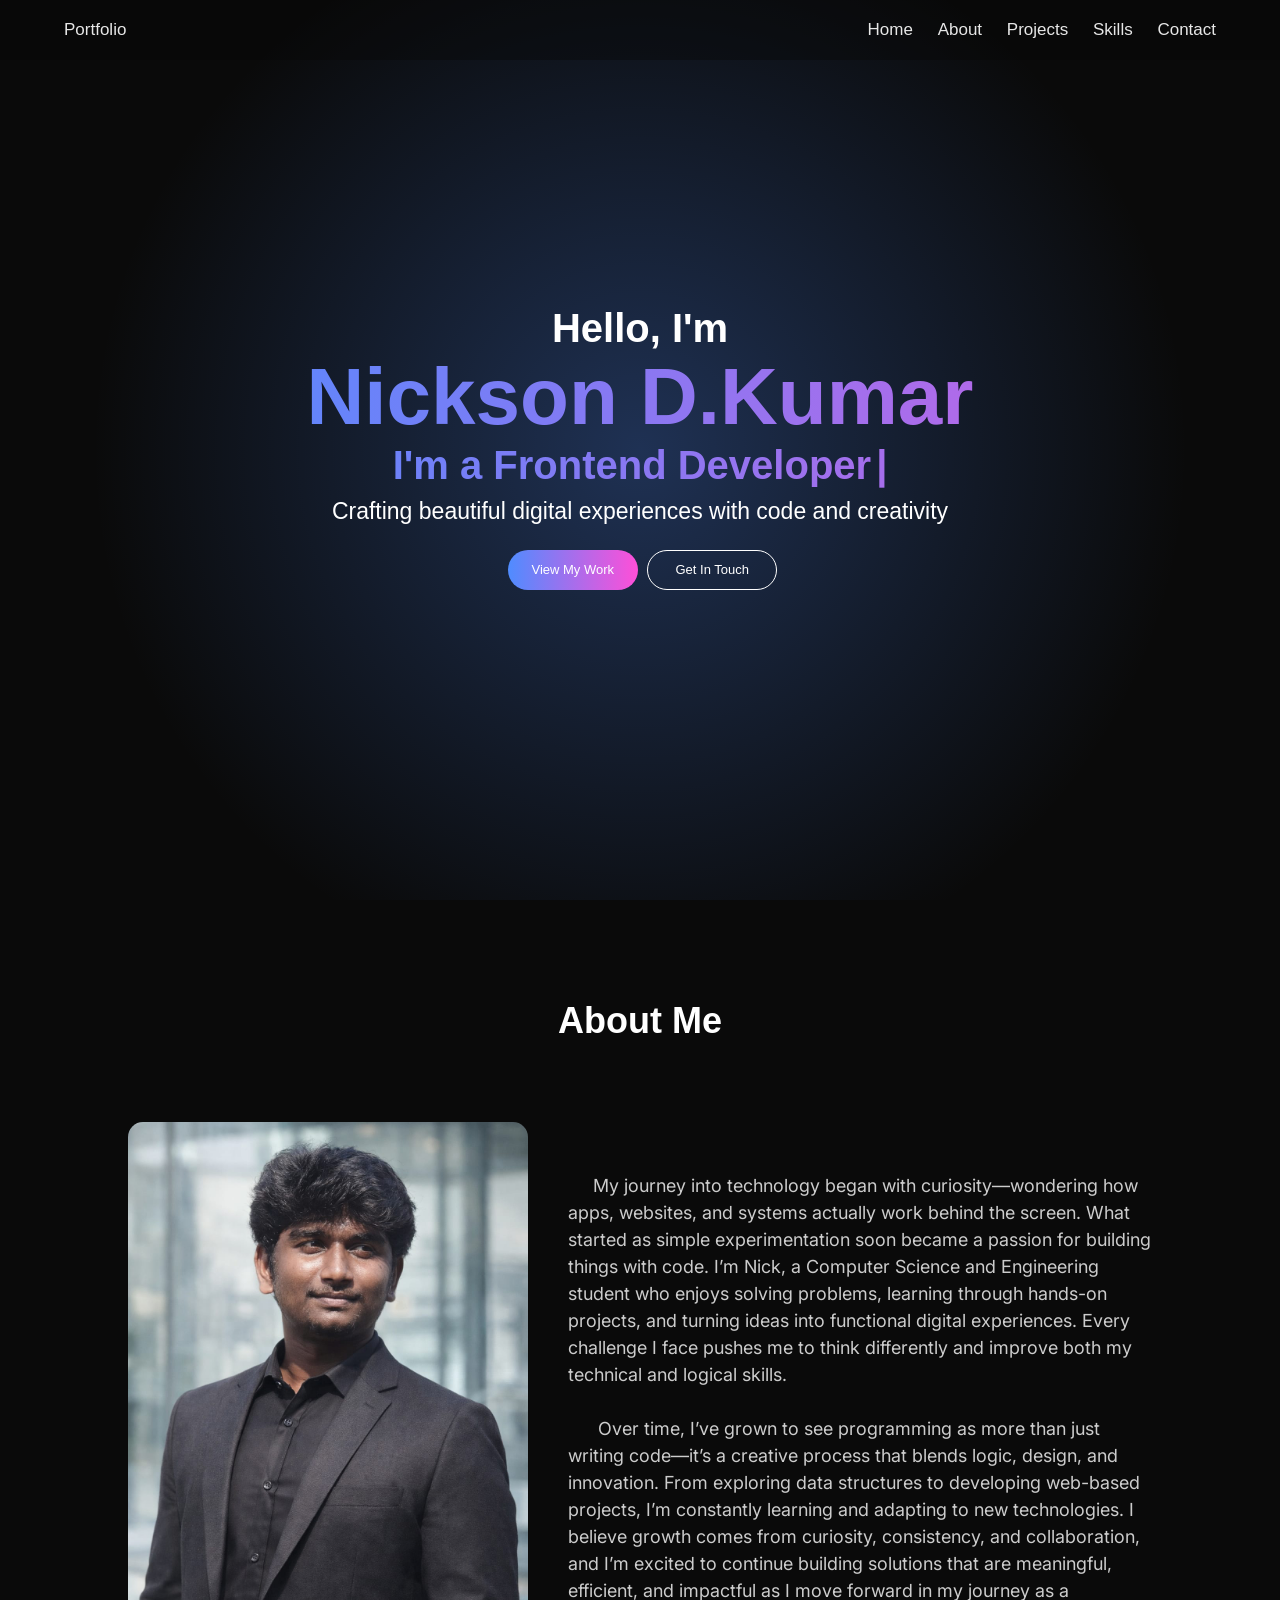
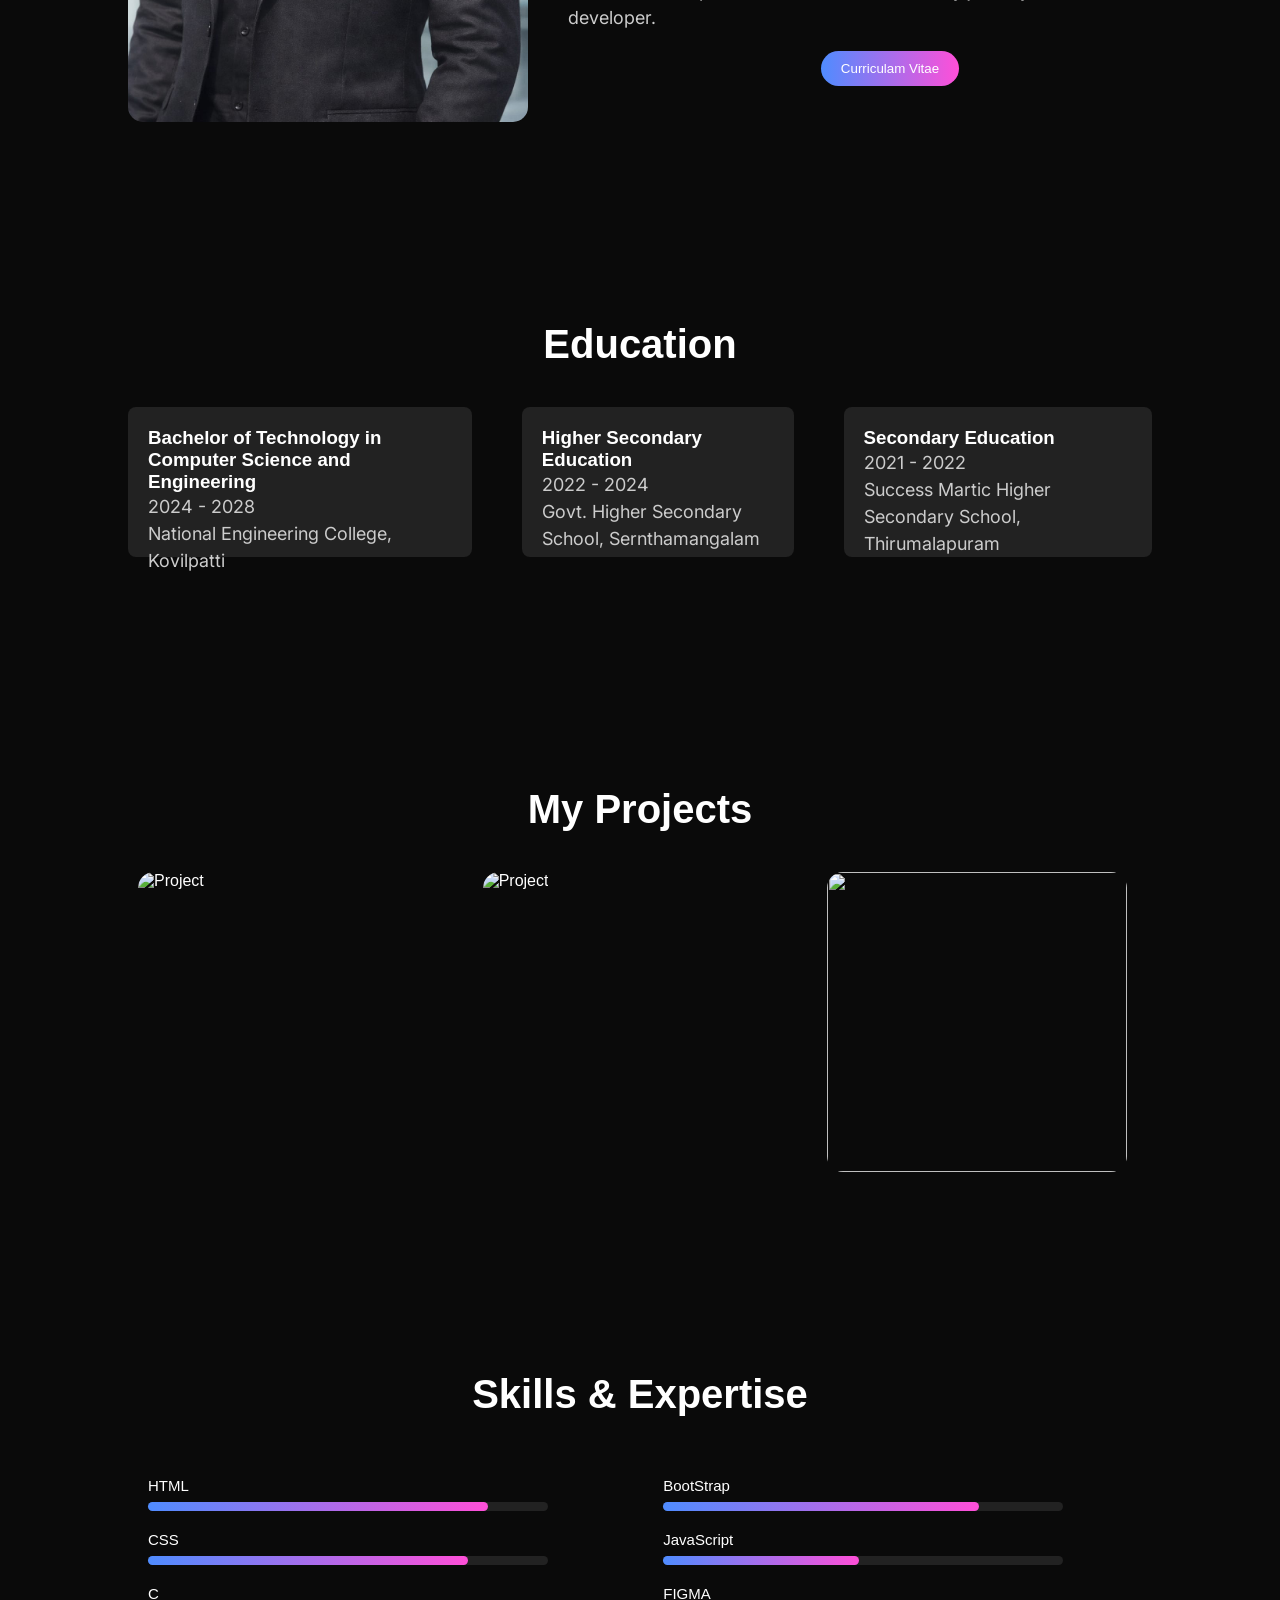
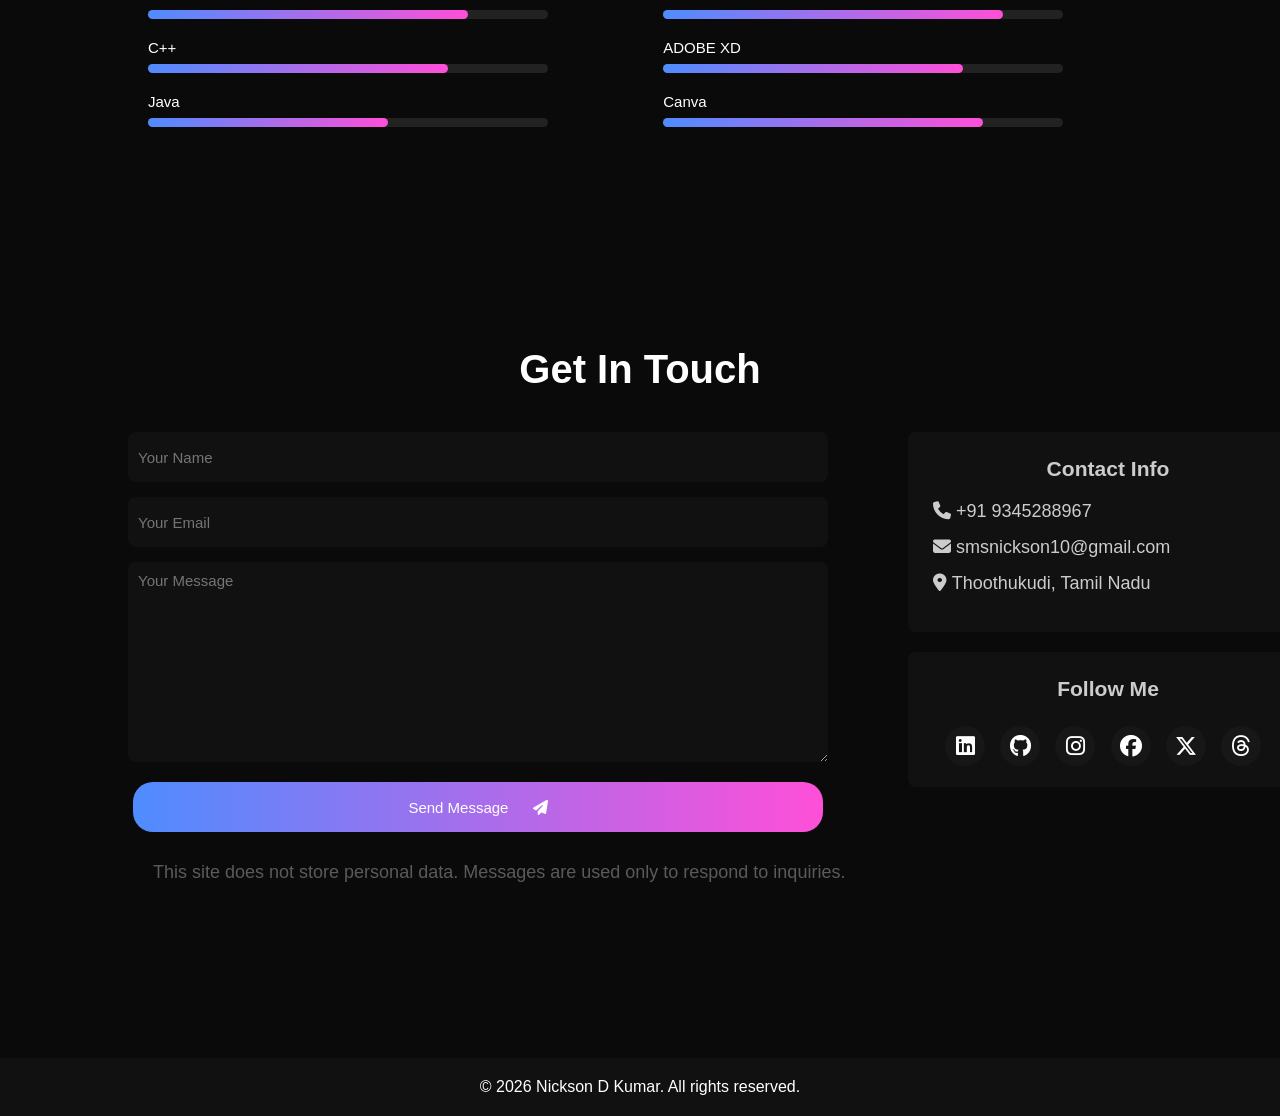
==== index.html @ 65764029 "Remove Resume button and add Bootstrap skill section" ====
<!DOCTYPE html>
<html lang="en">
<head>
  <meta charset="UTF-8">
  <meta name="viewport" content="width=device-width, initial-scale=1.0">
  <title>Nickson D Kumar | Portfolio</title>
  <link rel="stylesheet" href="styles.css">
<link rel="canonical" href="https://nicksondkumar.netlify.app/">
  <link href="https://fonts.googleapis.com/css2?family=Inter:wght@400;500;600&display=swap" rel="stylesheet">
  <script src="script.js" defer></script>
  <link rel="stylesheet" href="https://cdnjs.cloudflare.com/ajax/libs/font-awesome/6.5.0/css/all.min.css">
</head>
<body>

  <!-- Navbar -->
  <header class="navbar">
    <div class="logo">Portfolio</div>
    <nav>
      <a href="#home">Home</a>
      <a href="#about">About</a>
      <a href="#projects">Projects</a>
      <a href="#skills">Skills</a>
      <a href="#contact">Contact</a>
    </nav>
  </header>

  <!-- Hero Section -->
  <section id="home" class="hero">
    <h3 style="font-size: 40px;">Hello, I'm</h3>
    <h1>Nickson D.Kumar</h1>
    <p class="abs">
  I'm a <span id="typing-text"></span>
    </p>
    <p style="font-size: 23px; margin-top: 10px;">Crafting beautiful digital experiences with code and creativity</p>
    <div class="hero-buttons">
      <button  onclick="location.href='#projects'" class="btn-primary" style="height: 40px; width: 130px; border-radius: 35px;">View My Work</button>
      <button onclick="location.href='#contact'" class="btn-outline" style="height: 40px; width: 130px; border-radius: 35px;">Get In Touch</button>
    </div>
  </section>

  <!-- About -->
  <section id="about" class="about">
    <h2>About Me</h2>
    <div class="about-container">
      <img src="image.jpeg" alt="profile">
      <div class="about-text">
        <p><br><br>
          &nbsp;&nbsp;&nbsp;&nbsp;&nbsp;My journey into technology began with curiosity—wondering how apps, websites, and systems actually work behind the screen. What started as simple experimentation soon became a passion for building things with code. I’m Nick, a Computer Science and Engineering student who enjoys solving problems, learning through hands-on projects, and turning ideas into functional digital experiences. Every challenge I face pushes me to think differently and improve both my technical and logical skills.
<br><br>&nbsp;&nbsp;&nbsp;&nbsp;&nbsp;
Over time, I’ve grown to see programming as more than just writing code—it’s a creative process that blends logic, design, and innovation. From exploring data structures to developing web-based projects, I’m constantly learning and adapting to new technologies. I believe growth comes from curiosity, consistency, and collaboration, and I’m excited to continue building solutions that are meaningful, efficient, and impactful as I move forward in my journey as a developer.
        </p><center>
        <button onclick="window.open('Nickson_Kumar_D_CV.pdf', '_blank')">Curriculam Vitae</button>
</center>
      </div>
    </div>
  </section>
  <section id="education" class="education">
    <h2>Education</h2>
    <div class="education-container">
      <div class="education-item">
        <h3>Bachelor of Technology in Computer Science and Engineering</h3>
        <p>2024 - 2028</p>
        <p>National Engineering College, Kovilpatti</p>
      </div>
      <div class="education-item">
        <h3>Higher Secondary Education</h3>
        <p>2022 - 2024</p>
        <p>Govt. Higher Secondary School, Sernthamangalam</p>
      </div>
      <div class="education-item">
        <h3>Secondary Education</h3>
        <p>2021 - 2022</p>
        <p>Success Martic Higher Secondary School, Thirumalapuram</p>
      </div>
    </section>
  <!-- Projects -->
  <section id="projects" class="projects">
    <h2>My Projects</h2>
    <div class="projects-grid">
      <div class="project-card">
  <img src="https://i.pinimg.com/1200x/86/8f/2f/868f2f3b2cde0607395b9479221db6ab.jpg" alt="Project">

  <div class="overlay">
    <h3 style="text-align: center">Tour Booking Management System</h3>
    <p>A responsive Tour Booking Management Website built with HTML, CSS, and JavaScript. It allows users to browse tour packages, view details, and make bookings with ease. Features include interactive forms, smooth navigation, and a clean, modern UI for managing tour reservations.</p>
    <div class="icon-links">
      <a href="https://github.com/Nickson-D-kumar/Tour-Booking-Management-System" target="_blank">
        <i class="fa-brands fa-github"></i>
      </a>

      <a href="https://nickson-d-kumar.github.io/Tour-Booking-Management-System/" target="_blank">
        <i class="fa-solid fa-arrow-up-right-from-square"></i>
      </a>
    </div>
  </div>
</div>
<div class="project-card">
  <img src="https://i.pinimg.com/1200x/f4/94/80/f4948087c178b310f7476f871791ed07.jpg" alt="Project">

  <div class="overlay">
    <h3>Street Food Finder</h3>
    <p>We made a webpage for the use of street food vendors and for the peoples who are not able to find the good street food stall they can find the stall by location or else by food name. We use HTML,CSS,JavaScript for the following webpage.</p>
    <div class="icon-links">
      <a href="https://github.com/Nickson-D-kumar/Street-Food-Finder" target="_blank">
        <i class="fa-brands fa-github"></i>
      </a>

      <a href="https://nickson-d-kumar.github.io/Street-Food-Finder/" target="_blank">
        <i class="fa-solid fa-arrow-up-right-from-square"></i>
      </a>
    </div>
  </div>
  </div>
<div class="project-card">
<img src="https://raw.githubusercontent.com/Nickson-D-kumar/Portfolio/main/ChatApp%20logo%20with%20vibrant%20icons.png">
  <div class="overlay">
    <h3>ChatApp- WhatsApp clone</h3>
    <p>A simple WhatsApp-like chat application built using HTML, CSS, and JavaScript.This project focuses on frontend development and simulates real-time chatting with automated responses.</p>
    <div class="icon-links">
      <a href="https://github.com/Nickson-D-kumar/ChatApp-Whatsapp-Clone" target="_blank">
        <i class="fa-brands fa-github"></i>
      </a>

      <a href="https://nickson-d-kumar.github.io/ChatApp-Whatsapp-Clone/" target="_blank">
        <i class="fa-solid fa-arrow-up-right-from-square"></i>
      </a>
    </div>
  </div>
</div>
</div>
  </section>

  <!-- Skills -->
  <section id="skills" class="skills">
    <h2>Skills & Expertise</h2>
    <div class="skill-set1">
    <div class="skill">
      <p>HTML</p>
      <div class="skill-bar">
        <div class="skill-fill" style="width:85%"></div>
      </div>
    </div>

    <div class="skill">
      <p>CSS</p>
      <div class="skill-bar">
        <div class="skill-fill" style="width:80%"></div>
      </div>
    </div>

    <div class="skill">
      <p>C</p>
      <div class="skill-bar">
        <div class="skill-fill" style="width:80%"></div>
      </div>
    </div>

    <div class="skill">
      <p>C++</p>
      <div class="skill-bar">
        <div class="skill-fill" style="width:75%"></div>
      </div>
    </div>

    <div class="skill">
      <p>Java</p>
      <div class="skill-bar">
        <div class="skill-fill" style="width:60%"></div>
      </div>
    </div>
    </div>
    <div class="skill-set2">
      <div class="skill">
      <p>BootStrap</p>
      <div class="skill-bar">
        <div class="skill-fill" style="width:79%"></div>
      </div>
    </div>
    <div class="skill">
      <p>JavaScript</p>
      <div class="skill-bar">
        <div class="skill-fill" style="width:49%"></div>
      </div>
    </div>
    
    <div class="skill">
      <p>FIGMA</p>
      <div class="skill-bar">
        <div class="skill-fill" style="width:85%"></div>
      </div>
    </div>

    <div class="skill">
      <p>ADOBE&nbsp;XD</p>
      <div class="skill-bar">
        <div class="skill-fill" style="width:75%"></div>
      </div>
    </div>

    <div class="skill">
      <p>Canva</p>
      <div class="skill-bar">
        <div class="skill-fill" style="width:80%"></div>
      </div>
    </div>
    </div>
  </section>

  <!-- Contact -->
  <section id="contact" class="contact">
    <h2>Get In Touch</h2>
    <div class="contact-container">
    <div class="forms">
     <form name="contact" method="POST" data-netlify="true" action="/">
        <input type="hidden" name="form-name" value="contact">
<p style="display:none"><label>Don't fill this out :<input name="bot-field"></label></p>
  <input name="name" type="text" placeholder="Your Name"
    style="height: 50px; font-size: 15px;" required>

  <input name="email" type="email" placeholder="Your Email"
    style="height: 50px; font-size: 15px;" required>

  <textarea name="message" placeholder="Your Message"
    style="height: 200px; font-size: 15px;" required></textarea>

  <button type="submit" class="btn-primary"
    style="font-size: 15px; height: 50px;">
    Send Message
    <span><i class="fa-solid fa-paper-plane"
    style="margin-left: 20px;"></i></span>
  </button>
</form>
<p>This site does not store personal data. 
Messages are used only to respond to inquiries.</p>
    </div>
    <div class="contact-info-container">
    <div class="contact-info">
      <h3 style="text-align: center; margin-bottom: 20px;">Contact Info</h3>
      <p><i class="fa-solid fa-phone"></i> +91 9345288967</p>
      <p><i class="fa-solid fa-envelope"></i> smsnickson10@gmail.com</p>
      <p><i class="fa-solid fa-location-dot"></i> Thoothukudi, Tamil Nadu</p>
    </div>
    <div class="contact-info1">
      <h3 style="text-align: center; margin-bottom: 20px;">Follow Me</h3>
      <center>
      <a href="https://www.linkedin.com/in/nickson-d-kumar/" target="_blank" rel="noopener noreferrer">
        <i class="fa-brands fa-linkedin"></i>
      </a>
      <a href="https://github.com/Nickson-D-kumar" target="_blank" rel="noopener noreferrer">
        <i class="fa-brands fa-github"></i>
      </a>
      <a href="https://www.instagram.com/master_nickson.007/" target="_blank" rel="noopener noreferrer">
        <i class="fa-brands fa-instagram"></i>
      </a>
       <a href="https://www.facebook.com/share/18PHqXwtBK/" target="_blank" rel="noopener noreferrer">
        <i class="fa-brands fa-facebook"></i>
      </a>
       <a href="https://x.com/Nickson_D_kumar" target="_blank" rel="noopener noreferrer">
        <i class="fa-brands fa-x-twitter"></i>
      </a>
       <a href="https://www.threads.com/@master_nickson.007" target="_blank" rel="noopener noreferrer">
        <i class="fa-brands fa-threads"></i>
      </a>
      </center>
    </div>
    </div>
    </div>
  </section>

  <footer>
    <p>© 2026 Nickson D Kumar. All rights reserved.</p>
  </footer>

</body>
</html>
---- styles.css ----
* {
  margin: 0;
  padding: 0;
  box-sizing: border-box;
  font-family: Arial, sans-serif;
}

html {
  scroll-behavior: smooth;
}

body {
  background: #0a0a0a;
  color: white;
  width:100%;
}

/* Navbar */
.navbar {
  display: flex;
  justify-content: space-between;
  padding: 20px 5%;
  position: fixed;
  width: 100%;
  background: #0a0a0a73;
  opacity: 0.9;
  font-size: 17px;
}

.navbar a {
  color: white;
  margin-left: 20px;
  text-decoration: none;
}

.navbar a:hover {
  color: #4f8dffda;
  text-shadow: #4f8cff 0px 0px 10px;
  font-weight: bold;
}

/* Hero */
.hero {
  height: 100vh;
  text-align: center;
width: 100%;
  display: flex;
  flex-direction: column;
  justify-content: center;
  background: radial-gradient(circle, rgba(79,140,255,0.3), transparent 70%);
}

.hero h1 {
  font-size: 80px;
  font-weight: bold;

  background: linear-gradient(
    90deg,
    #4f8cff,
    #ff4fd8,
    #4f8cff
  );
  background-size: 300% 300%;

  -webkit-background-clip: text;
  -webkit-text-fill-color: transparent;

  animation: gradientMove 30s ease infinite;
}
@keyframes gradientMove {
  0% {
    background-position: 0% 50%;
  }
  50% {
    background-position: 100% 50%;
  }
  100% {
    background-position: 0% 50%;
  }
}
.abs {
  font-size: 40px;
  font-weight: bold;

  background: linear-gradient(
    90deg,
    #4f8cff,
    #ff4fd8,
    #4f8cff
  );
  background-size: 300% 300%;
  -webkit-background-clip: text;
  -webkit-text-fill-color: transparent;
  animation: gradientMove 4s ease infinite;
}
@keyframes gradientMove {
  0% { background-position: 0% 50%; }
  50% { background-position: 100% 50%; }
  100% { background-position: 0% 50%; }
}
#typing-text::after {
  content: "|";
  animation: blink 1s infinite;
  margin-left: 5px;
  color: white;
}
@keyframes blink {
  0%,100% { opacity: 1; }
  50% { opacity: 0; }
}
.hero-buttons {
  margin-top: 20px;
}
.hero-buttons button {
  font-size: 13px;
}

.btn-primary {
  padding: 10px 20px;
  border: none;
  background: linear-gradient(90deg, #4f8cff, #ff4fd8);
  color: white;
  border-radius: 20px;
  cursor: pointer;
  margin: 5px;
}

.btn-outline {
  padding: 10px 20px;
  border: 1px solid white;
  background: transparent;
  color: white;
  border-radius: 20px;
  cursor: pointer;
}

button:hover {
  transform: scale(1.05);
  transition: 0.3s;
}

/* Sections */
section {
  padding: 100px 10%;
}

/* About */
.about-container {
  display: flex;
  gap: 40px;
  align-items: center;
width: 100%;
}


.about img {
  margin-top: 40px;
  width: 400px;
  border-radius: 15px;
  transition-delay: 0.5s;
  transition: 0.3s ease-in-out;
}
.about h2{
  font-size: 36px;
  margin-bottom: 40px;
  text-align: center;
}
.about img:hover{
  box-shadow: 0 0 30px rgba(79,140,255,0.5);
  transition: 0.3s;
  transition-delay: 0s;
}
.about p {
  font-size: 18px;
  line-height: 1.5;
  color: #ccc;
  font-family: 'Inter', sans-serif;
}

.about-text button {
  margin-top: 20px;
  padding: 10px 20px;
  border: none;
  background: linear-gradient(90deg, #4f8cff, #ff4fd8);
  color: white;
  border-radius: 20px;
  cursor: pointer;
  margin-left: 60px;
 
}

/* Education */
. education {
width: 100%;
}
.education h2{
  font-size: 40px;
  margin-bottom: 40px;
  text-align: center;
}
.education p {
  font-size: 18px;
  line-height: 1.5;
  color: #ccc;
  font-family: 'Inter', sans-serif;
}
.education-container {
  display: flex;
  gap: 50px;
  align-items: center;
}
/* .education-info {
  max-width: 500px;
} */
.education-item
{
  margin-bottom: 30px;
  background: #222;
  padding: 20px;
  border-radius: 8px;
  height: 150px;
}

/* Projects */
.projects-grid {
  display: grid;
  grid-template-columns: repeat(3, 1fr);
  gap: 10px;
  align-items: center;
}
.projects h2{
  font-size: 40px;
  margin-bottom: 40px;
  text-align: center;
}
.project-card {
  width: 300px;
  height: 300px;
  position: relative;
  overflow: hidden;
  border-radius: 16px;
  align-items: center;
  margin-left: 10px;
}
.project-card p{
  font-size: 15px;
  color: #ccc;
  margin-top: 20px;
  margin-bottom: 20px;
  text-align: center;
}

.project-card img {
  width: 300px;
  height: 300px;
  object-fit: cover;
  transition: transform 0.6s ease;
}

/* Overlay */
.overlay {
  position: absolute;
  inset: 0;
  background: rgba(0,0,0,0.75);
  display: flex;
  flex-direction: column;
  justify-content: center;
  align-items: center;
  opacity: 0;
  transition: opacity 0.4s ease;
}

/* Icons */
.icon-links {
  display: flex;
  gap: 20px;
  margin-top: 15px;
}

.icon-links a {
  color: white;
  font-size: 22px;
  width: 45px;
  height: 45px;
  border-radius: 50%;
  display: flex;
  text-decoration: none;
  justify-content: center;
  align-items: center;
  background: rgba(255,255,255,0.15);
  transform: translateY(20px);
  opacity: 0;
  transition: all 0.4s ease;
}

.icon-links a:hover {
  background: #ff3cac;
  transform: scale(1.15);
}

/* Hover Effects */
.project-card:hover img {
  transform: scale(1.12);
}

.project-card:hover .overlay {
  opacity: 1;
}

.project-card:hover .icon-links a {
  opacity: 1;
  transform: translateY(0);
}


/* Skills */
.skill {
  margin: 20px 0;
}

.skill-bar {
  height: 9px;
  background: #222;
  border-radius: 10px;
  width: 400px;
}

.skill-fill {
  height: 100%;
  background: linear-gradient(90deg, #4f8cff, #ff4fd8);
  border-radius: 10px;
}
.skills h2{
  font-size: 40px;
  margin-bottom: 40px;
  text-align: center;
}
.skill p {
  margin-bottom: 8px;
  font-size: 15px;
}
.skill-set1, .skill-set2 {
  display: inline-block;
  width: 45%;
  padding: 0 20px;
}
.skill-set2 {
  margin-left: 50px;
  margin-top: 0%;
}

/* Contact */
.contact form {
  display: flex;
  flex-direction: column;
  gap: 15px;
}
.forms{
  width: 700px;
}
.forms p{
  font-size: 18px;
  color: #cccccc6a;
  border-radius: 8px;
  width: 800px;
  padding: 25px;
}
.contact-info{
  margin-top: 0px;
  margin-left: 80px;
  font-size: 18px;
  color: #ccc;
  background: #111;
  border-radius: 8px;
  width: 400px;
  padding: 25px;
  gap: 20px;
  height: 200px;
}
.contact-info p {
  margin-bottom: 15px;
}
.contact-info1{
  margin-top: 20px;
  margin-left: 80px;
  font-size: 18px;
  color: #ccc;
  background: #111;
  border-radius: 8px;
  width: 400px;
  padding: 25px;
  gap: 20px;
  height: 135px;
}

.contact-info1 h3 {
  margin-bottom: 10px;
}
.contact-info1 a{
  margin-right: 10px;
  display: inline-flex;
  color: white;
  font-size: 22px;
  text-decoration: none;
  width: 40px;
  height: 40px;
  justify-content: center;
  align-items: center;
  transition: all 0.4s ease;
  background: rgba(255, 255, 255, 0.023);
  border-radius: 50%;
  transform: translateY(5px);
}

.contact-info1 a:hover {
  background-color: #434343d5;
  transform: scale(1.15);
}

.contact h2{
  font-size: 40px;
  margin-bottom: 40px;
  text-align: center;
}
.contact-container {
  display: inline-flex;
}

input, textarea {
  padding: 10px;
  border-radius: 8px;
  border: none;
  background: #111;
  color: white;
}

footer {
  text-align: center;
  padding: 20px;
  background: #111;
  margin-top: 50px;
  width: 100%;
}

/* Responsive */
@media (max-width: 768px) {
  .about-container {
    flex-direction: column;
  }

  .projects-grid {
    grid-template-columns: 1fr;
  }
}
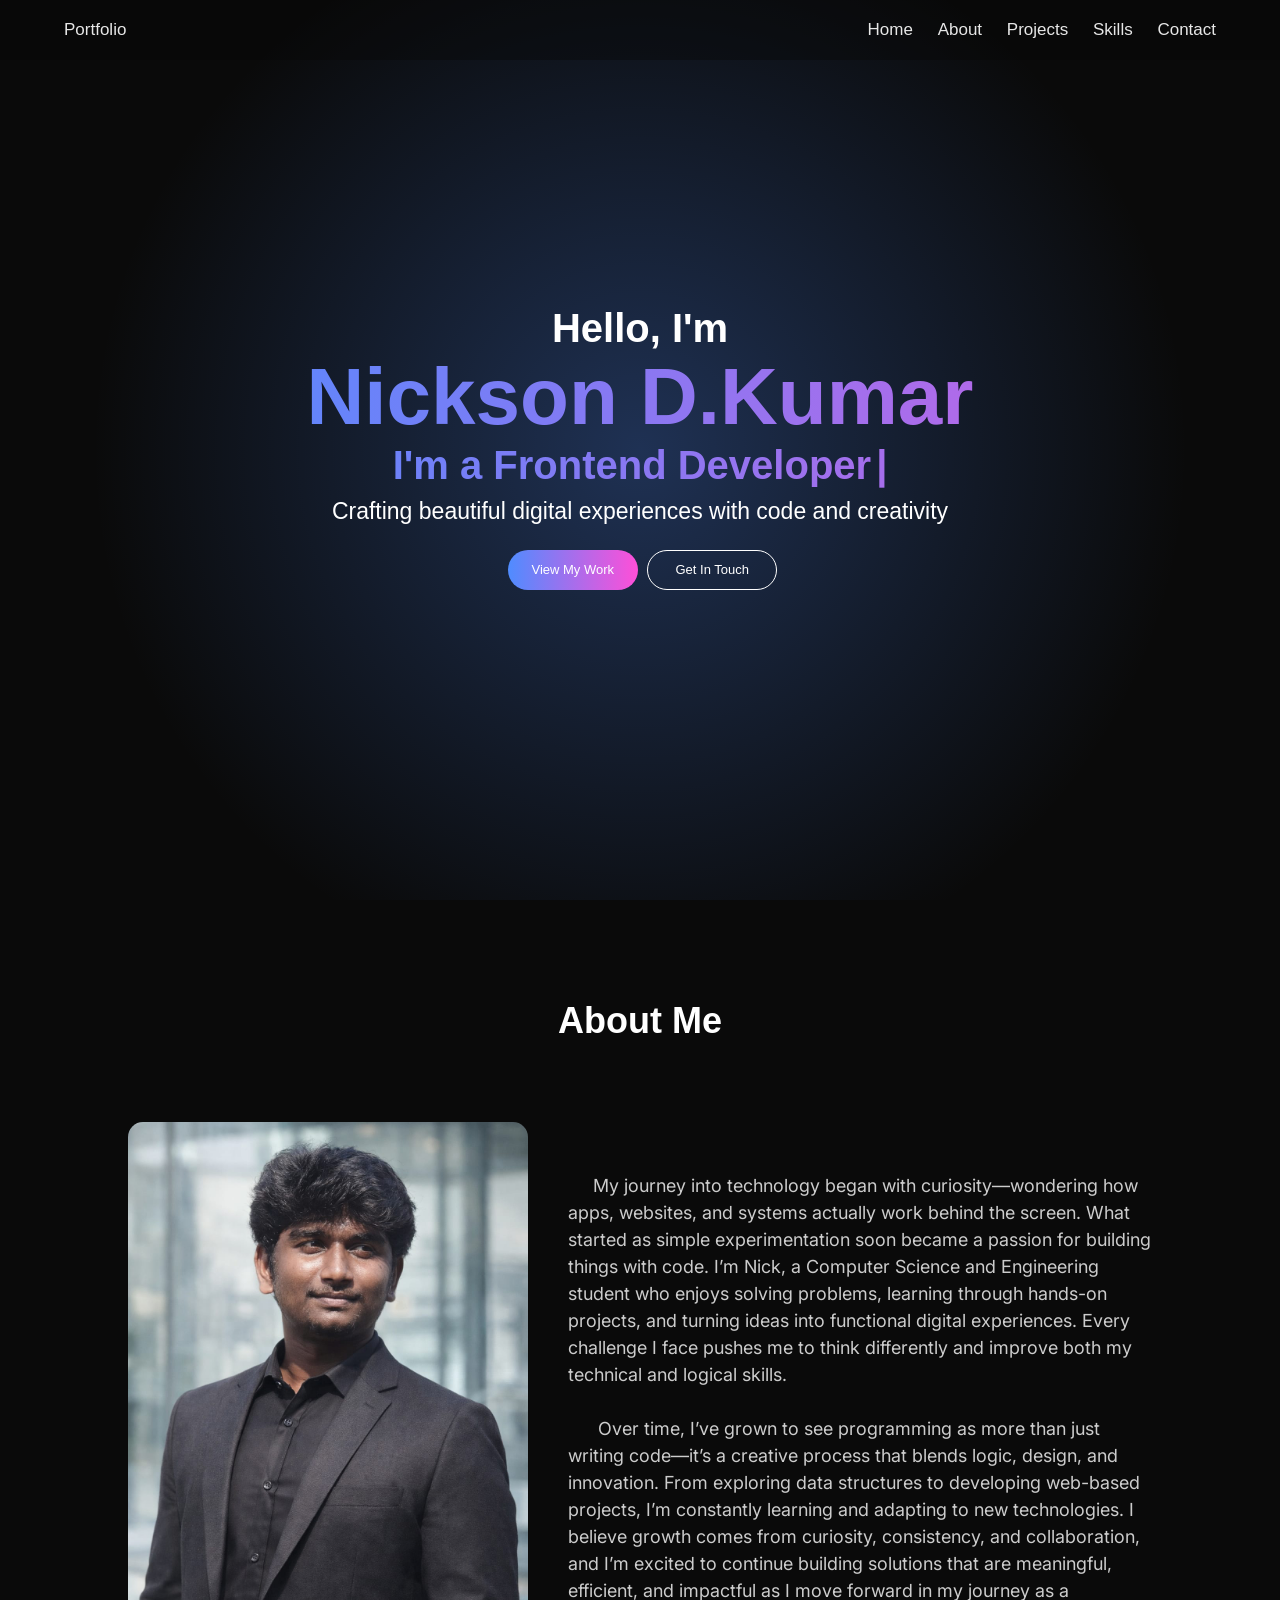
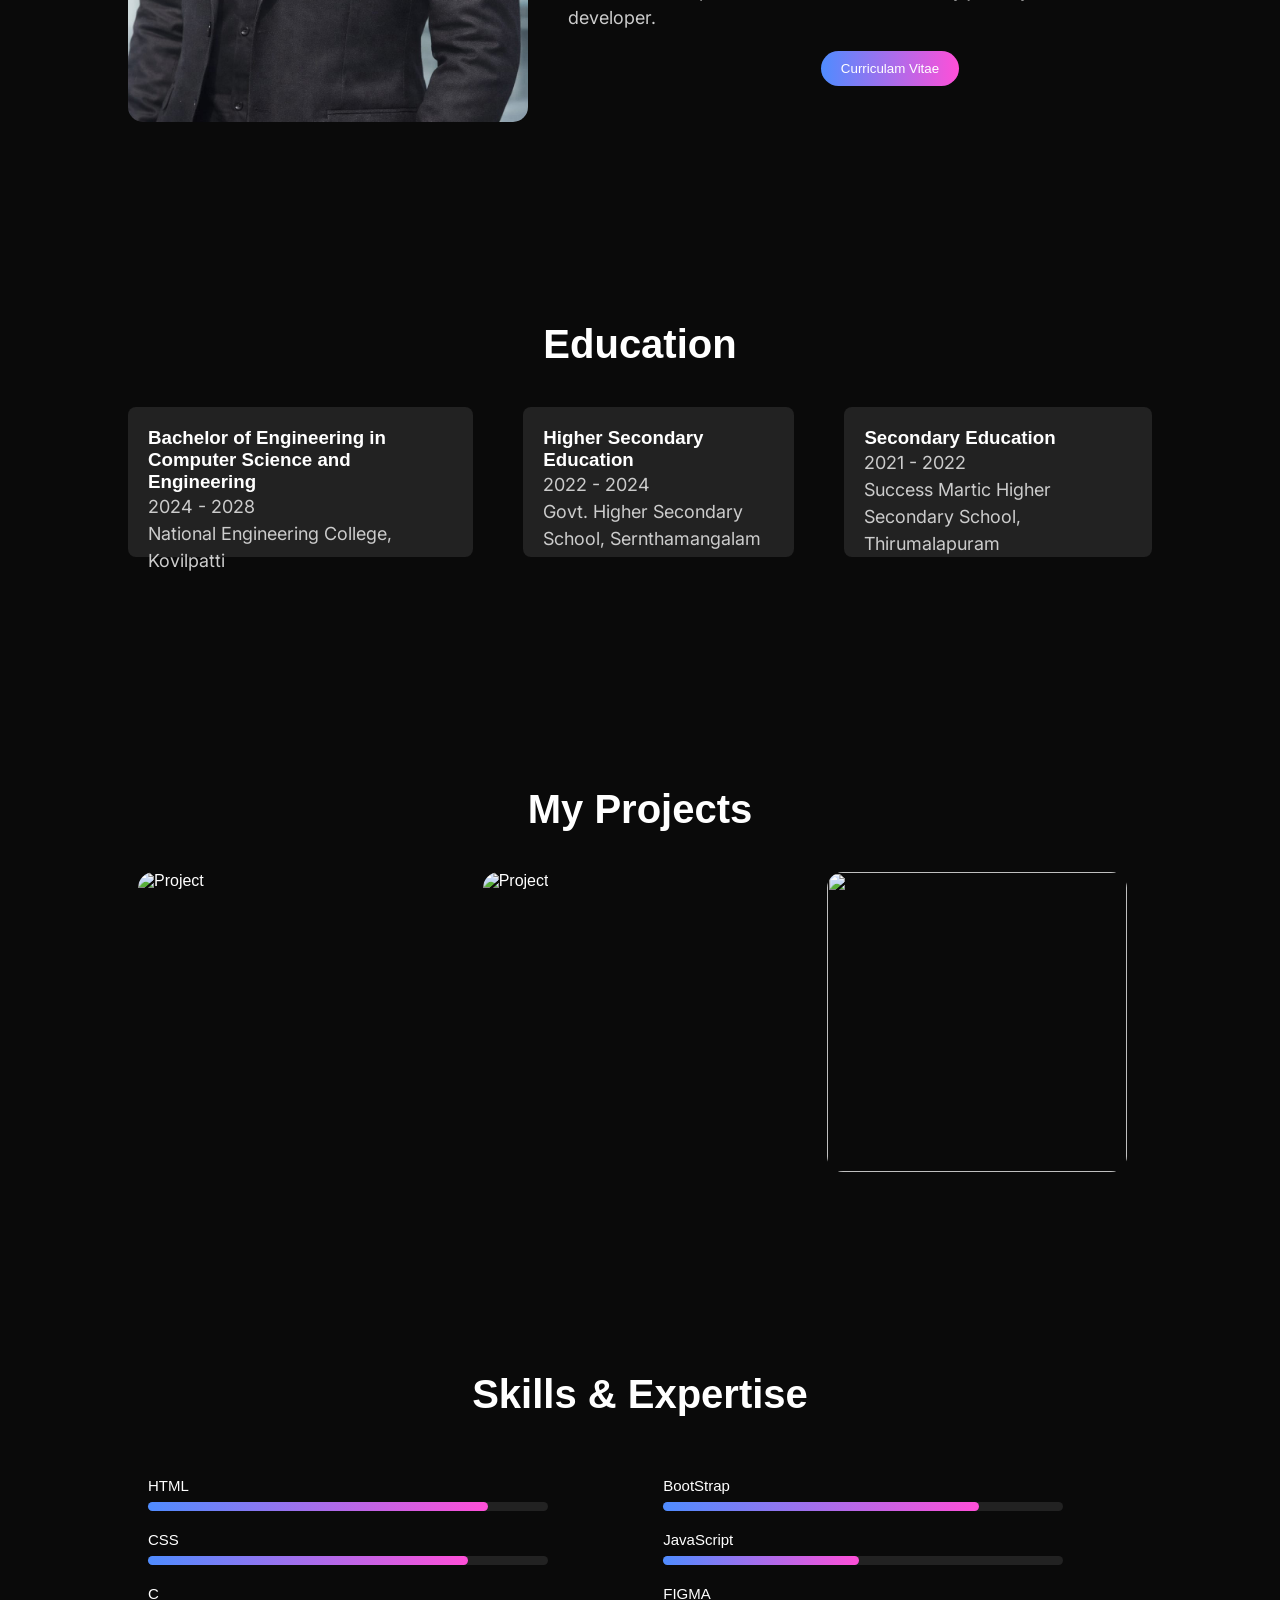
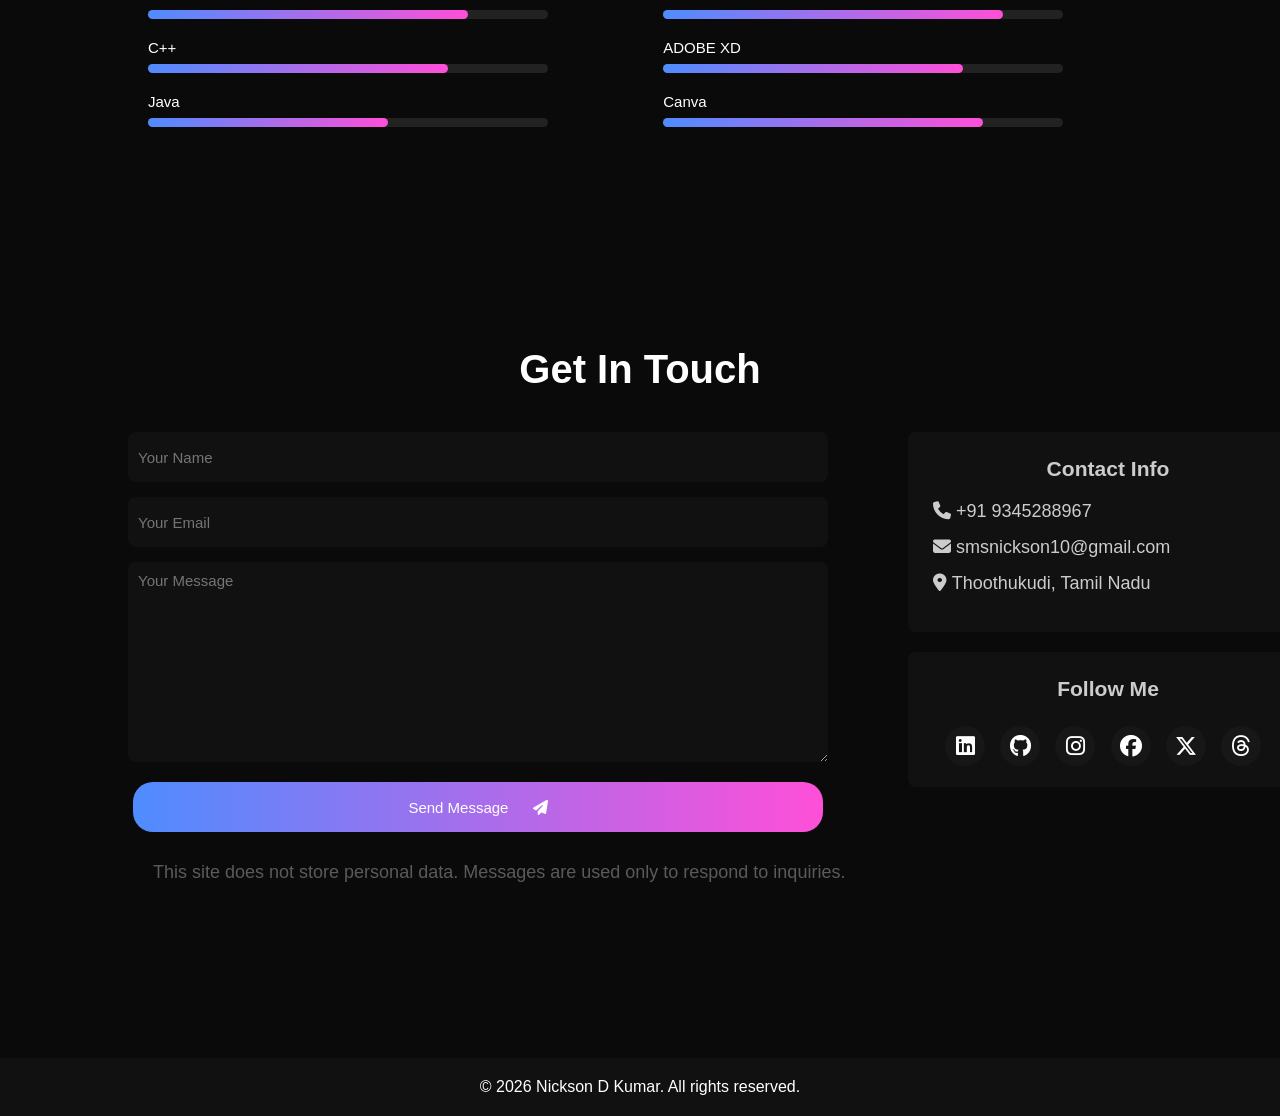
==== commit 0fcc5add: "Update index.html" ====
--- a/index.html
+++ b/index.html
@@ -58,7 +58,7 @@
     <h2>Education</h2>
     <div class="education-container">
       <div class="education-item">
-        <h3>Bachelor of Technology in Computer Science and Engineering</h3>
+        <h3>Bachelor of Engineering in Computer Science and Engineering</h3>
         <p>2024 - 2028</p>
         <p>National Engineering College, Kovilpatti</p>
       </div>
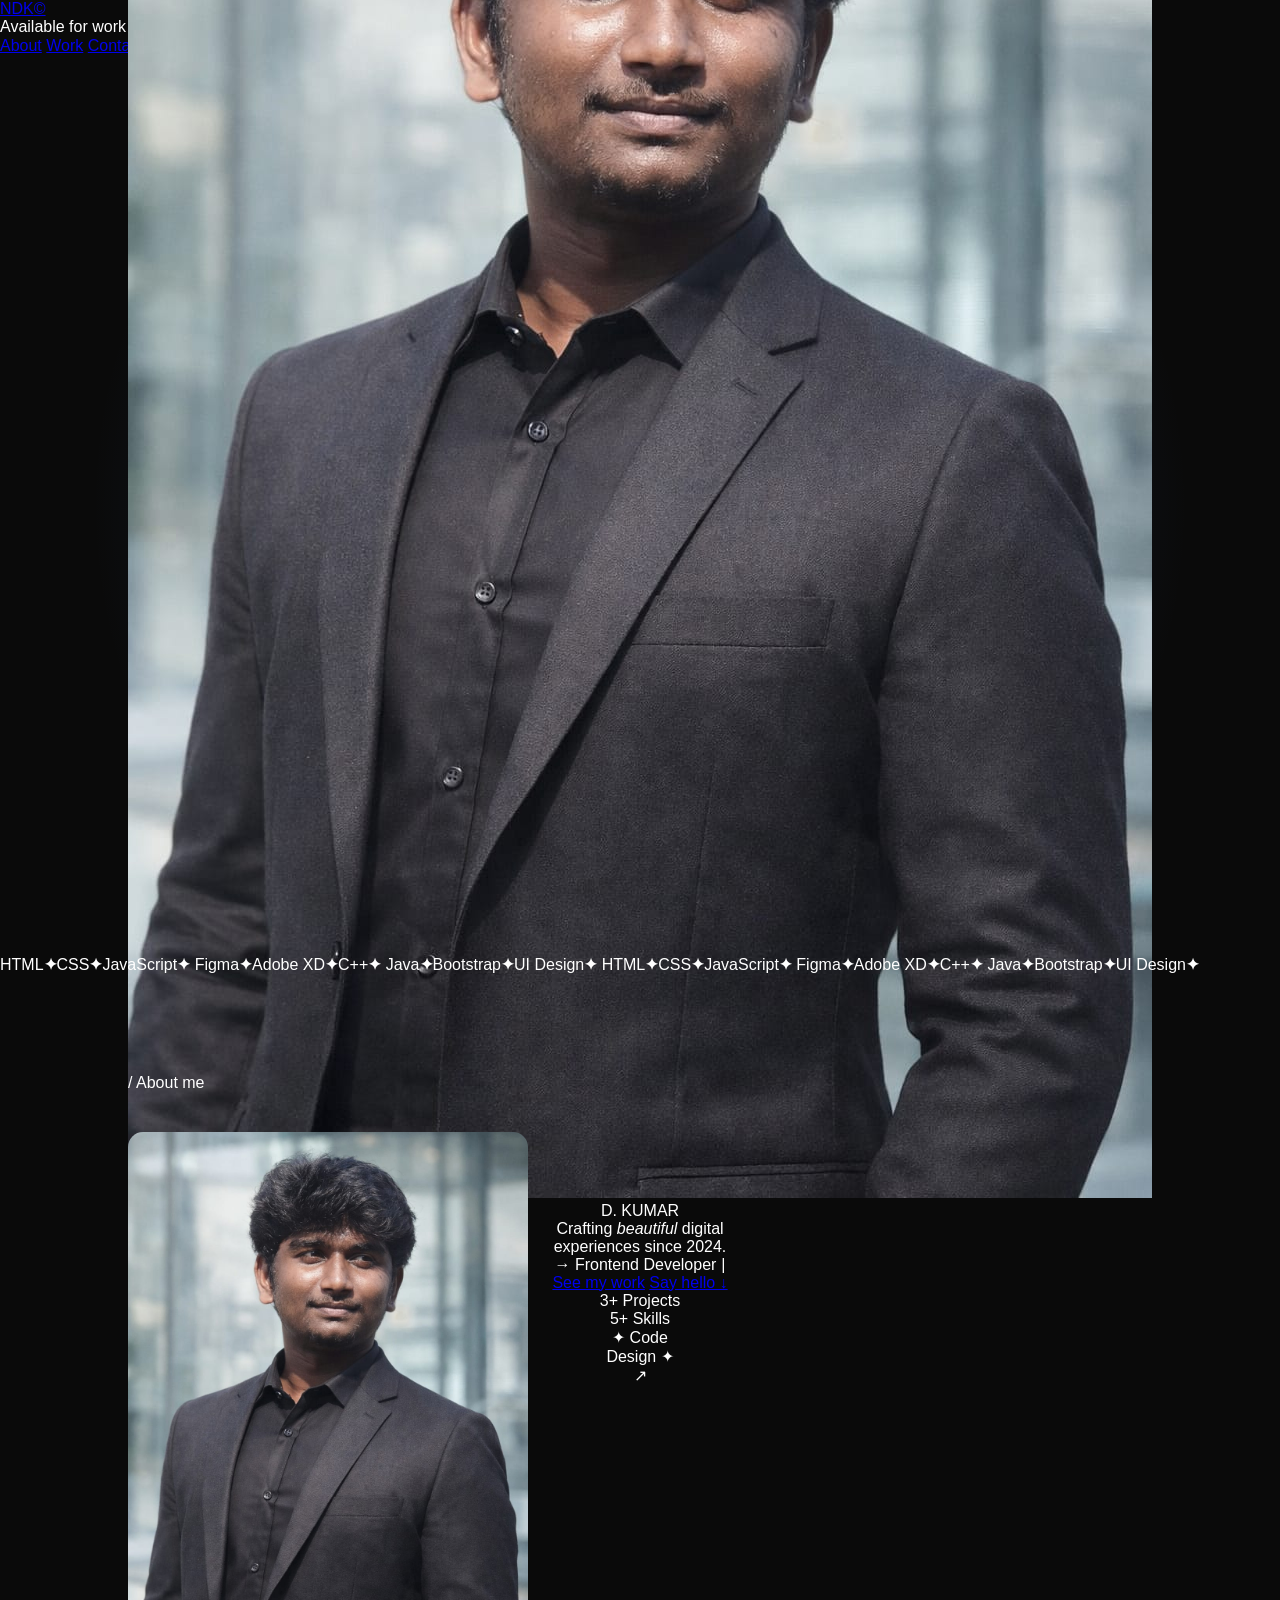
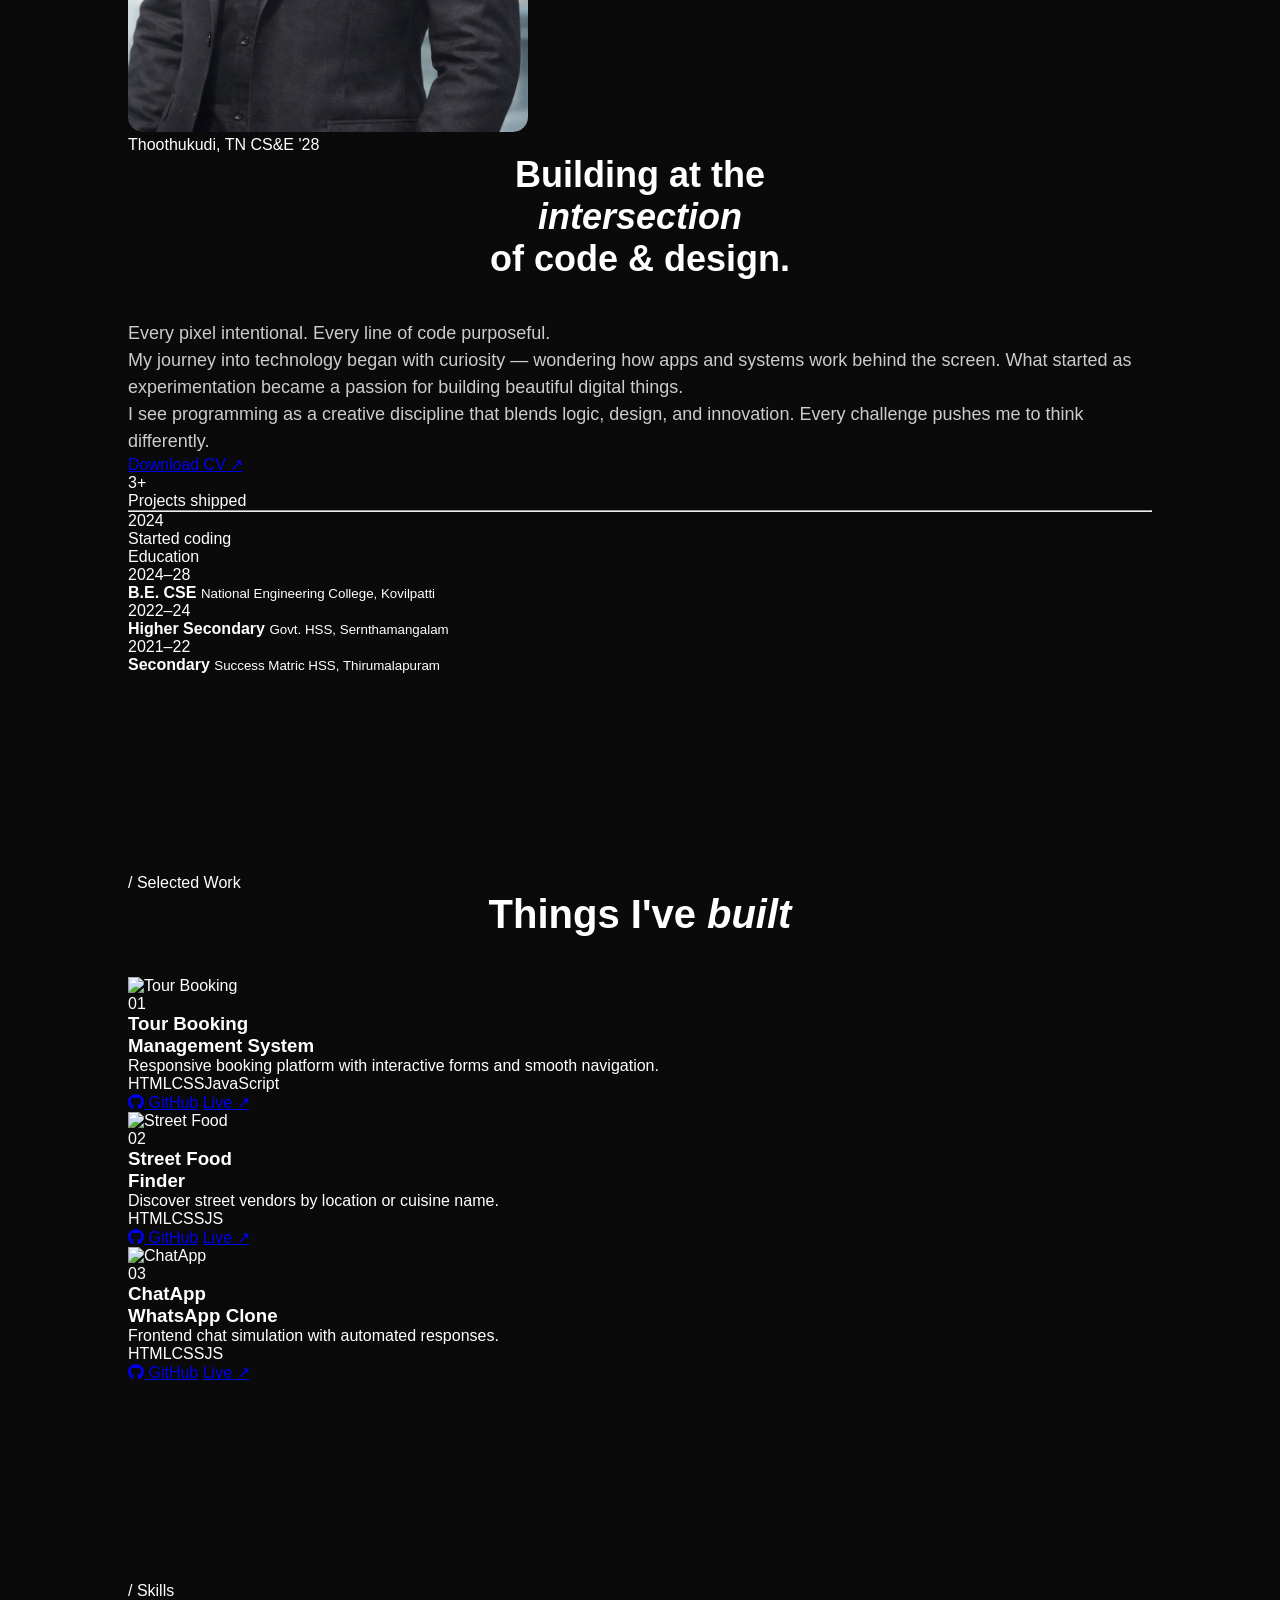
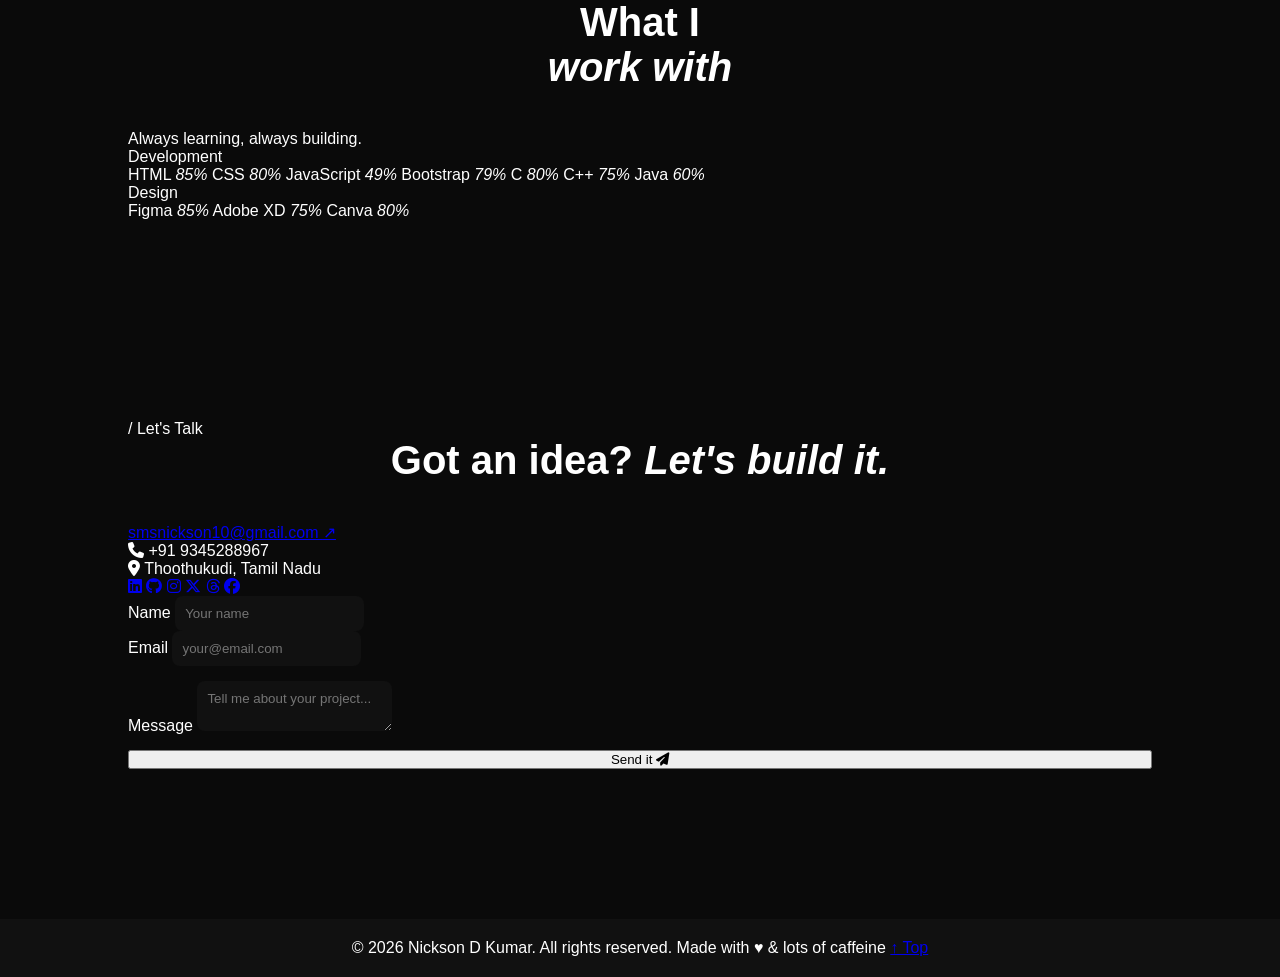
==== commit 386b2a7b: "Refactor index.html for improved structure and content Updated the title and added preconnect links " ====
--- a/index.html
+++ b/index.html
@@ -1,275 +1,326 @@
-<!DOCTYPE html>
+ <!DOCTYPE html>
 <html lang="en">
 <head>
   <meta charset="UTF-8">
   <meta name="viewport" content="width=device-width, initial-scale=1.0">
-  <title>Nickson D Kumar | Portfolio</title>
+  <title>Nickson D Kumar — Creative Developer</title>
+  <link rel="canonical" href="https://nicksondkumar.netlify.app/">
+  <link rel="preconnect" href="https://fonts.googleapis.com">
+  <link rel="preconnect" href="https://fonts.gstatic.com" crossorigin>
+  <link href="https://fonts.googleapis.com/css2?family=Bebas+Neue&family=DM+Sans:ital,wght@0,300;0,400;0,500;1,300;1,400&family=Space+Mono:ital,wght@0,400;0,700;1,400&display=swap" rel="stylesheet">
+  <link rel="stylesheet" href="https://cdnjs.cloudflare.com/ajax/libs/font-awesome/6.5.0/css/all.min.css">
   <link rel="stylesheet" href="styles.css">
-<link rel="canonical" href="https://nicksondkumar.netlify.app/">
-  <link href="https://fonts.googleapis.com/css2?family=Inter:wght@400;500;600&display=swap" rel="stylesheet">
-  <script src="script.js" defer></script>
-  <link rel="stylesheet" href="https://cdnjs.cloudflare.com/ajax/libs/font-awesome/6.5.0/css/all.min.css">
 </head>
 <body>
 
-  <!-- Navbar -->
-  <header class="navbar">
-    <div class="logo">Portfolio</div>
-    <nav>
-      <a href="#home">Home</a>
+  <div class="cursor" id="cursor"></div>
+  <div class="cursor-ring" id="cursorRing"></div>
+
+  <!-- NAV -->
+  <nav class="nav">
+    <a href="#home" class="nav-logo">NDK<span>©</span></a>
+    <div class="nav-center">
+      <span class="nav-status"><span class="status-dot"></span>Available for work</span>
+    </div>
+    <div class="nav-links">
       <a href="#about">About</a>
-      <a href="#projects">Projects</a>
-      <a href="#skills">Skills</a>
+      <a href="#projects">Work</a>
       <a href="#contact">Contact</a>
-    </nav>
-  </header>
-
-  <!-- Hero Section -->
+      <a href="Nickson_Kumar_D_General_Resume.pdf" target="_blank" class="nav-hire">Hire Me ↗</a>
+    </div>
+  </nav>
+
+  <!-- ═══ HERO ═══ -->
   <section id="home" class="hero">
-    <h3 style="font-size: 40px;">Hello, I'm</h3>
-    <h1>Nickson D.Kumar</h1>
-    <p class="abs">
-  I'm a <span id="typing-text"></span>
-    </p>
-    <p style="font-size: 23px; margin-top: 10px;">Crafting beautiful digital experiences with code and creativity</p>
-    <div class="hero-buttons">
-      <button  onclick="location.href='#projects'" class="btn-primary" style="height: 40px; width: 130px; border-radius: 35px;">View My Work</button>
-      <button onclick="location.href='#contact'" class="btn-outline" style="height: 40px; width: 130px; border-radius: 35px;">Get In Touch</button>
-    </div>
-  </section>
-
-  <!-- About -->
+
+    <div class="hero-blob blob1"></div>
+    <div class="hero-blob blob2"></div>
+    <div class="hero-blob blob3"></div>
+
+    <div class="hero-tag-row">
+      <span class="pill pill-green">UI/UX Designer</span>
+      <span class="pill pill-pink">Web Developer</span>
+      <span class="pill pill-orange">CSE Student</span>
+    </div>
+
+    <div class="hero-headline-wrap">
+      <div class="hero-line line1">
+        <span class="hl-big">NICKSON</span>
+      </div>
+      <div class="hero-line line2">
+        <div class="hero-photo-bubble">
+          <img src="image.jpeg" alt="Nickson">
+        </div>
+        <span class="hl-big outline">D.</span>
+        <span class="hl-big">KUMAR</span>
+      </div>
+    </div>
+
+    <div class="hero-foot">
+      <div class="hero-desc">
+        <p>Crafting <em>beautiful</em> digital<br>experiences since 2024.</p>
+        <div class="typed-line">
+          <span class="typed-prefix">→</span>
+          <span id="typing-text"></span>
+        </div>
+      </div>
+      <div class="hero-ctas">
+        <a href="#projects" class="btn-big">See my work</a>
+        <a href="#contact" class="btn-ghost">Say hello ↓</a>
+      </div>
+      <div class="hero-counter-col">
+        <div class="counter-item">
+          <span class="counter-n">3+</span>
+          <span class="counter-l">Projects</span>
+        </div>
+        <div class="counter-item">
+          <span class="counter-n">5+</span>
+          <span class="counter-l">Skills</span>
+        </div>
+      </div>
+    </div>
+
+    <!-- floating stickers -->
+    <div class="sticker s1">✦ Code</div>
+    <div class="sticker s2">Design ✦</div>
+    <div class="sticker s3">↗</div>
+
+  </section>
+
+  <!-- MARQUEE -->
+  <div class="marquee-band">
+    <div class="marquee-inner">
+      <span>HTML</span><b>✦</b><span>CSS</span><b>✦</b><span>JavaScript</span><b>✦</b>
+      <span>Figma</span><b>✦</b><span>Adobe XD</span><b>✦</b><span>C++</span><b>✦</b>
+      <span>Java</span><b>✦</b><span>Bootstrap</span><b>✦</b><span>UI Design</span><b>✦</b>
+      <span>HTML</span><b>✦</b><span>CSS</span><b>✦</b><span>JavaScript</span><b>✦</b>
+      <span>Figma</span><b>✦</b><span>Adobe XD</span><b>✦</b><span>C++</span><b>✦</b>
+      <span>Java</span><b>✦</b><span>Bootstrap</span><b>✦</b><span>UI Design</span><b>✦</b>
+    </div>
+  </div>
+
+  <!-- ═══ ABOUT ═══ -->
   <section id="about" class="about">
-    <h2>About Me</h2>
-    <div class="about-container">
-      <img src="image.jpeg" alt="profile">
-      <div class="about-text">
-        <p><br><br>
-          &nbsp;&nbsp;&nbsp;&nbsp;&nbsp;My journey into technology began with curiosity—wondering how apps, websites, and systems actually work behind the screen. What started as simple experimentation soon became a passion for building things with code. I’m Nick, a Computer Science and Engineering student who enjoys solving problems, learning through hands-on projects, and turning ideas into functional digital experiences. Every challenge I face pushes me to think differently and improve both my technical and logical skills.
-<br><br>&nbsp;&nbsp;&nbsp;&nbsp;&nbsp;
-Over time, I’ve grown to see programming as more than just writing code—it’s a creative process that blends logic, design, and innovation. From exploring data structures to developing web-based projects, I’m constantly learning and adapting to new technologies. I believe growth comes from curiosity, consistency, and collaboration, and I’m excited to continue building solutions that are meaningful, efficient, and impactful as I move forward in my journey as a developer.
-        </p><center>
-        <button onclick="window.open('Nickson_Kumar_D_CV.pdf', '_blank')">Curriculam Vitae</button>
-</center>
-      </div>
-    </div>
-  </section>
-  <section id="education" class="education">
-    <h2>Education</h2>
-    <div class="education-container">
-      <div class="education-item">
-        <h3>Bachelor of Engineering in Computer Science and Engineering</h3>
-        <p>2024 - 2028</p>
-        <p>National Engineering College, Kovilpatti</p>
-      </div>
-      <div class="education-item">
-        <h3>Higher Secondary Education</h3>
-        <p>2022 - 2024</p>
-        <p>Govt. Higher Secondary School, Sernthamangalam</p>
-      </div>
-      <div class="education-item">
-        <h3>Secondary Education</h3>
-        <p>2021 - 2022</p>
-        <p>Success Martic Higher Secondary School, Thirumalapuram</p>
-      </div>
-    </section>
-  <!-- Projects -->
+    <div class="about-label">/ About me</div>
+
+    <div class="about-mag-grid">
+
+      <!-- big photo card -->
+      <div class="about-photo-card mag-card">
+        <img src="image.jpeg" alt="Nickson D Kumar">
+        <div class="photo-overlay-text">
+          <span>Thoothukudi, TN</span>
+          <span>CS&E '28</span>
+        </div>
+        <div class="photo-gradient"></div>
+      </div>
+
+      <!-- headline card -->
+      <div class="about-headline-card mag-card card-purple">
+        <h2>Building at the<br><em>intersection</em><br>of code &amp; design.</h2>
+        <p>Every pixel intentional. Every line of code purposeful.</p>
+      </div>
+
+      <!-- bio card -->
+      <div class="about-bio-card mag-card">
+        <p>My journey into technology began with curiosity — wondering how apps and systems work behind the screen. What started as experimentation became a passion for building beautiful digital things.</p>
+        <p>I see programming as a creative discipline that blends logic, design, and innovation. Every challenge pushes me to think differently.</p>
+        <a href="Nickson_Kumar_D_General_Resume.pdf" target="_blank" class="about-cv-btn">Download CV ↗</a>
+      </div>
+
+      <!-- stats card -->
+      <div class="about-stats-card mag-card card-lime">
+        <div class="stat-big">3+</div>
+        <div class="stat-big-label">Projects shipped</div>
+        <hr class="stat-divider">
+        <div class="stat-big secondary">2024</div>
+        <div class="stat-big-label">Started coding</div>
+      </div>
+
+      <!-- edu card -->
+      <div class="about-edu-card mag-card">
+        <div class="edu-card-label">Education</div>
+        <div class="edu-row">
+          <span class="edu-yr">2024–28</span>
+          <div>
+            <strong>B.E. CSE</strong>
+            <small>National Engineering College, Kovilpatti</small>
+          </div>
+        </div>
+        <div class="edu-row">
+          <span class="edu-yr">2022–24</span>
+          <div>
+            <strong>Higher Secondary</strong>
+            <small>Govt. HSS, Sernthamangalam</small>
+          </div>
+        </div>
+        <div class="edu-row">
+          <span class="edu-yr">2021–22</span>
+          <div>
+            <strong>Secondary</strong>
+            <small>Success Matric HSS, Thirumalapuram</small>
+          </div>
+        </div>
+      </div>
+
+    </div>
+  </section>
+
+  <!-- ═══ PROJECTS ═══ -->
   <section id="projects" class="projects">
-    <h2>My Projects</h2>
-    <div class="projects-grid">
-      <div class="project-card">
-  <img src="https://i.pinimg.com/1200x/86/8f/2f/868f2f3b2cde0607395b9479221db6ab.jpg" alt="Project">
-
-  <div class="overlay">
-    <h3 style="text-align: center">Tour Booking Management System</h3>
-    <p>A responsive Tour Booking Management Website built with HTML, CSS, and JavaScript. It allows users to browse tour packages, view details, and make bookings with ease. Features include interactive forms, smooth navigation, and a clean, modern UI for managing tour reservations.</p>
-    <div class="icon-links">
-      <a href="https://github.com/Nickson-D-kumar/Tour-Booking-Management-System" target="_blank">
-        <i class="fa-brands fa-github"></i>
-      </a>
-
-      <a href="https://nickson-d-kumar.github.io/Tour-Booking-Management-System/" target="_blank">
-        <i class="fa-solid fa-arrow-up-right-from-square"></i>
-      </a>
-    </div>
-  </div>
-</div>
-<div class="project-card">
-  <img src="https://i.pinimg.com/1200x/f4/94/80/f4948087c178b310f7476f871791ed07.jpg" alt="Project">
-
-  <div class="overlay">
-    <h3>Street Food Finder</h3>
-    <p>We made a webpage for the use of street food vendors and for the peoples who are not able to find the good street food stall they can find the stall by location or else by food name. We use HTML,CSS,JavaScript for the following webpage.</p>
-    <div class="icon-links">
-      <a href="https://github.com/Nickson-D-kumar/Street-Food-Finder" target="_blank">
-        <i class="fa-brands fa-github"></i>
-      </a>
-
-      <a href="https://nickson-d-kumar.github.io/Street-Food-Finder/" target="_blank">
-        <i class="fa-solid fa-arrow-up-right-from-square"></i>
-      </a>
-    </div>
-  </div>
-  </div>
-<div class="project-card">
-<img src="https://raw.githubusercontent.com/Nickson-D-kumar/Portfolio/main/ChatApp%20logo%20with%20vibrant%20icons.png">
-  <div class="overlay">
-    <h3>ChatApp- WhatsApp clone</h3>
-    <p>A simple WhatsApp-like chat application built using HTML, CSS, and JavaScript.This project focuses on frontend development and simulates real-time chatting with automated responses.</p>
-    <div class="icon-links">
-      <a href="https://github.com/Nickson-D-kumar/ChatApp-Whatsapp-Clone" target="_blank">
-        <i class="fa-brands fa-github"></i>
-      </a>
-
-      <a href="https://nickson-d-kumar.github.io/ChatApp-Whatsapp-Clone/" target="_blank">
-        <i class="fa-solid fa-arrow-up-right-from-square"></i>
-      </a>
-    </div>
-  </div>
-</div>
-</div>
-  </section>
-
-  <!-- Skills -->
+    <div class="proj-header-row">
+      <div class="proj-label">/ Selected Work</div>
+      <h2 class="proj-big-title">Things I've <em>built</em></h2>
+    </div>
+
+    <div class="proj-mag-grid">
+
+      <div class="proj-card pc-big card-gradient-blue">
+        <div class="pc-img">
+          <img src="https://i.pinimg.com/1200x/86/8f/2f/868f2f3b2cde0607395b9479221db6ab.jpg" alt="Tour Booking">
+        </div>
+        <div class="pc-content">
+          <span class="pc-num">01</span>
+          <h3>Tour Booking<br>Management System</h3>
+          <p>Responsive booking platform with interactive forms and smooth navigation.</p>
+          <div class="pc-stack">
+            <span>HTML</span><span>CSS</span><span>JavaScript</span>
+          </div>
+          <div class="pc-links">
+            <a href="https://github.com/Nickson-D-kumar/Tour-Booking-Management-System" target="_blank"><i class="fa-brands fa-github"></i> GitHub</a>
+            <a href="https://nickson-d-kumar.github.io/Tour-Booking-Management-System/" target="_blank">Live ↗</a>
+          </div>
+        </div>
+      </div>
+
+      <div class="proj-card pc-tall card-gradient-pink">
+        <div class="pc-img">
+          <img src="https://i.pinimg.com/1200x/f4/94/80/f4948087c178b310f7476f871791ed07.jpg" alt="Street Food">
+        </div>
+        <div class="pc-content">
+          <span class="pc-num">02</span>
+          <h3>Street Food<br>Finder</h3>
+          <p>Discover street vendors by location or cuisine name.</p>
+          <div class="pc-stack">
+            <span>HTML</span><span>CSS</span><span>JS</span>
+          </div>
+          <div class="pc-links">
+            <a href="https://github.com/Nickson-D-kumar/Street-Food-Finder" target="_blank"><i class="fa-brands fa-github"></i> GitHub</a>
+            <a href="https://nickson-d-kumar.github.io/Street-Food-Finder/" target="_blank">Live ↗</a>
+          </div>
+        </div>
+      </div>
+
+      <div class="proj-card pc-square card-gradient-orange">
+        <div class="pc-img">
+          <img src="https://raw.githubusercontent.com/Nickson-D-kumar/Portfolio/main/ChatApp%20logo%20with%20vibrant%20icons.png" alt="ChatApp">
+        </div>
+        <div class="pc-content">
+          <span class="pc-num">03</span>
+          <h3>ChatApp<br>WhatsApp Clone</h3>
+          <p>Frontend chat simulation with automated responses.</p>
+          <div class="pc-stack">
+            <span>HTML</span><span>CSS</span><span>JS</span>
+          </div>
+          <div class="pc-links">
+            <a href="https://github.com/Nickson-D-kumar/ChatApp-Whatsapp-Clone" target="_blank"><i class="fa-brands fa-github"></i> GitHub</a>
+            <a href="https://nickson-d-kumar.github.io/ChatApp-Whatsapp-Clone/" target="_blank">Live ↗</a>
+          </div>
+        </div>
+      </div>
+
+    </div>
+  </section>
+
+  <!-- ═══ SKILLS ═══ -->
   <section id="skills" class="skills">
-    <h2>Skills & Expertise</h2>
-    <div class="skill-set1">
-    <div class="skill">
-      <p>HTML</p>
-      <div class="skill-bar">
-        <div class="skill-fill" style="width:85%"></div>
-      </div>
-    </div>
-
-    <div class="skill">
-      <p>CSS</p>
-      <div class="skill-bar">
-        <div class="skill-fill" style="width:80%"></div>
-      </div>
-    </div>
-
-    <div class="skill">
-      <p>C</p>
-      <div class="skill-bar">
-        <div class="skill-fill" style="width:80%"></div>
-      </div>
-    </div>
-
-    <div class="skill">
-      <p>C++</p>
-      <div class="skill-bar">
-        <div class="skill-fill" style="width:75%"></div>
-      </div>
-    </div>
-
-    <div class="skill">
-      <p>Java</p>
-      <div class="skill-bar">
-        <div class="skill-fill" style="width:60%"></div>
-      </div>
-    </div>
-    </div>
-    <div class="skill-set2">
-      <div class="skill">
-      <p>BootStrap</p>
-      <div class="skill-bar">
-        <div class="skill-fill" style="width:79%"></div>
-      </div>
-    </div>
-    <div class="skill">
-      <p>JavaScript</p>
-      <div class="skill-bar">
-        <div class="skill-fill" style="width:49%"></div>
-      </div>
-    </div>
-    
-    <div class="skill">
-      <p>FIGMA</p>
-      <div class="skill-bar">
-        <div class="skill-fill" style="width:85%"></div>
-      </div>
-    </div>
-
-    <div class="skill">
-      <p>ADOBE&nbsp;XD</p>
-      <div class="skill-bar">
-        <div class="skill-fill" style="width:75%"></div>
-      </div>
-    </div>
-
-    <div class="skill">
-      <p>Canva</p>
-      <div class="skill-bar">
-        <div class="skill-fill" style="width:80%"></div>
-      </div>
-    </div>
-    </div>
-  </section>
-
-  <!-- Contact -->
+    <div class="skills-mag-grid">
+      <div class="skills-header-card mag-card card-dark">
+        <div class="skills-label">/ Skills</div>
+        <h2>What I<br><em>work with</em></h2>
+        <p>Always learning, always building.</p>
+      </div>
+      <div class="skills-dev-card mag-card">
+        <p class="skill-group-title">Development</p>
+        <div class="skill-pills">
+          <span class="skp">HTML <em>85%</em></span>
+          <span class="skp">CSS <em>80%</em></span>
+          <span class="skp">JavaScript <em>49%</em></span>
+          <span class="skp">Bootstrap <em>79%</em></span>
+          <span class="skp">C <em>80%</em></span>
+          <span class="skp">C++ <em>75%</em></span>
+          <span class="skp">Java <em>60%</em></span>
+        </div>
+      </div>
+      <div class="skills-design-card mag-card card-gradient-teal">
+        <p class="skill-group-title light">Design</p>
+        <div class="skill-pills">
+          <span class="skp light">Figma <em>85%</em></span>
+          <span class="skp light">Adobe XD <em>75%</em></span>
+          <span class="skp light">Canva <em>80%</em></span>
+        </div>
+      </div>
+    </div>
+  </section>
+
+  <!-- ═══ CONTACT ═══ -->
   <section id="contact" class="contact">
-    <h2>Get In Touch</h2>
-    <div class="contact-container">
-    <div class="forms">
-     <form name="contact" method="POST" data-netlify="true" action="/">
-        <input type="hidden" name="form-name" value="contact">
-<p style="display:none"><label>Don't fill this out :<input name="bot-field"></label></p>
-  <input name="name" type="text" placeholder="Your Name"
-    style="height: 50px; font-size: 15px;" required>
-
-  <input name="email" type="email" placeholder="Your Email"
-    style="height: 50px; font-size: 15px;" required>
-
-  <textarea name="message" placeholder="Your Message"
-    style="height: 200px; font-size: 15px;" required></textarea>
-
-  <button type="submit" class="btn-primary"
-    style="font-size: 15px; height: 50px;">
-    Send Message
-    <span><i class="fa-solid fa-paper-plane"
-    style="margin-left: 20px;"></i></span>
-  </button>
-</form>
-<p>This site does not store personal data. 
-Messages are used only to respond to inquiries.</p>
-    </div>
-    <div class="contact-info-container">
-    <div class="contact-info">
-      <h3 style="text-align: center; margin-bottom: 20px;">Contact Info</h3>
-      <p><i class="fa-solid fa-phone"></i> +91 9345288967</p>
-      <p><i class="fa-solid fa-envelope"></i> smsnickson10@gmail.com</p>
-      <p><i class="fa-solid fa-location-dot"></i> Thoothukudi, Tamil Nadu</p>
-    </div>
-    <div class="contact-info1">
-      <h3 style="text-align: center; margin-bottom: 20px;">Follow Me</h3>
-      <center>
-      <a href="https://www.linkedin.com/in/nickson-d-kumar/" target="_blank" rel="noopener noreferrer">
-        <i class="fa-brands fa-linkedin"></i>
-      </a>
-      <a href="https://github.com/Nickson-D-kumar" target="_blank" rel="noopener noreferrer">
-        <i class="fa-brands fa-github"></i>
-      </a>
-      <a href="https://www.instagram.com/master_nickson.007/" target="_blank" rel="noopener noreferrer">
-        <i class="fa-brands fa-instagram"></i>
-      </a>
-       <a href="https://www.facebook.com/share/18PHqXwtBK/" target="_blank" rel="noopener noreferrer">
-        <i class="fa-brands fa-facebook"></i>
-      </a>
-       <a href="https://x.com/Nickson_D_kumar" target="_blank" rel="noopener noreferrer">
-        <i class="fa-brands fa-x-twitter"></i>
-      </a>
-       <a href="https://www.threads.com/@master_nickson.007" target="_blank" rel="noopener noreferrer">
-        <i class="fa-brands fa-threads"></i>
-      </a>
-      </center>
-    </div>
-    </div>
-    </div>
-  </section>
-
-  <footer>
-    <p>© 2026 Nickson D Kumar. All rights reserved.</p>
+    <div class="contact-blob cb1"></div>
+    <div class="contact-blob cb2"></div>
+
+    <div class="contact-mag-grid">
+      <div class="contact-left">
+        <div class="contact-label">/ Let's Talk</div>
+        <h2 class="contact-big">Got an idea? <em>Let's build it.</em></h2>
+        <a href="mailto:smsnickson10@gmail.com" class="contact-email">
+          smsnickson10@gmail.com <span>↗</span>
+        </a>
+        <div class="contact-meta">
+          <p><i class="fa-solid fa-phone"></i> +91 9345288967</p>
+          <p><i class="fa-solid fa-location-dot"></i> Thoothukudi, Tamil Nadu</p>
+        </div>
+        <div class="contact-socials">
+          <a href="https://www.linkedin.com/in/nickson-d-kumar/" target="_blank"><i class="fa-brands fa-linkedin"></i></a>
+          <a href="https://github.com/Nickson-D-kumar" target="_blank"><i class="fa-brands fa-github"></i></a>
+          <a href="https://www.instagram.com/master_nickson.007/" target="_blank"><i class="fa-brands fa-instagram"></i></a>
+          <a href="https://x.com/Nickson_D_kumar" target="_blank"><i class="fa-brands fa-x-twitter"></i></a>
+          <a href="https://www.threads.com/@master_nickson.007" target="_blank"><i class="fa-brands fa-threads"></i></a>
+          <a href="https://www.facebook.com/share/18PHqXwtBK/" target="_blank"><i class="fa-brands fa-facebook"></i></a>
+        </div>
+      </div>
+
+      <div class="contact-form-card mag-card">
+        <form name="contact" method="POST" data-netlify="true" action="/">
+          <input type="hidden" name="form-name" value="contact">
+          <p style="display:none"><label>Don't fill: <input name="bot-field"></label></p>
+          <div class="cf-row">
+            <div class="cf-field">
+              <label>Name</label>
+              <input name="name" type="text" placeholder="Your name" required>
+            </div>
+            <div class="cf-field">
+              <label>Email</label>
+              <input name="email" type="email" placeholder="your@email.com" required>
+            </div>
+          </div>
+          <div class="cf-field">
+            <label>Message</label>
+            <textarea name="message" placeholder="Tell me about your project..." required></textarea>
+          </div>
+          <button type="submit" class="cf-submit">
+            Send it <i class="fa-solid fa-paper-plane"></i>
+          </button>
+        </form>
+      </div>
+    </div>
+  </section>
+
+  <footer class="footer">
+    <span>© 2026 Nickson D Kumar. All rights reserved.</span>
+    <span class="footer-made">Made with ♥ &amp; lots of caffeine</span>
+    <a href="#home" class="footer-up">↑ Top</a>
   </footer>
 
+  <script src="script.js"></script>
 </body>
 </html>
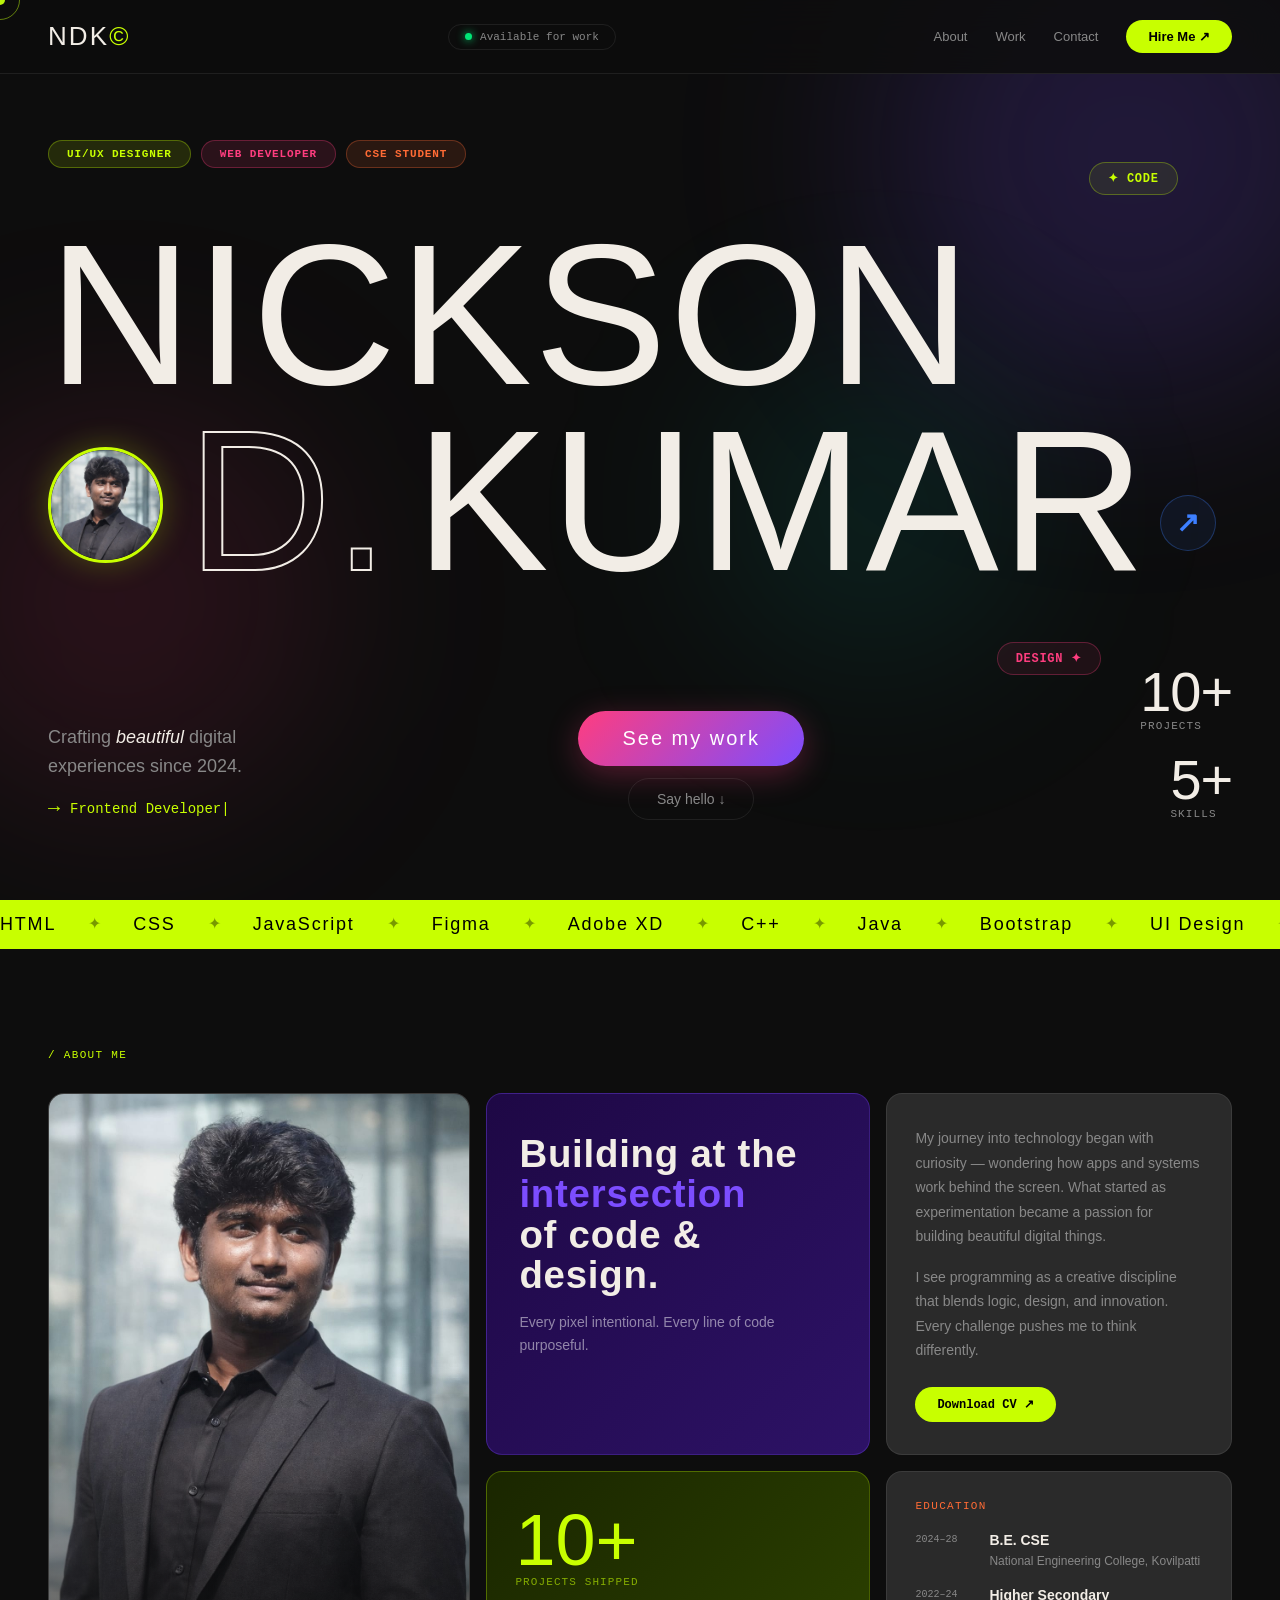
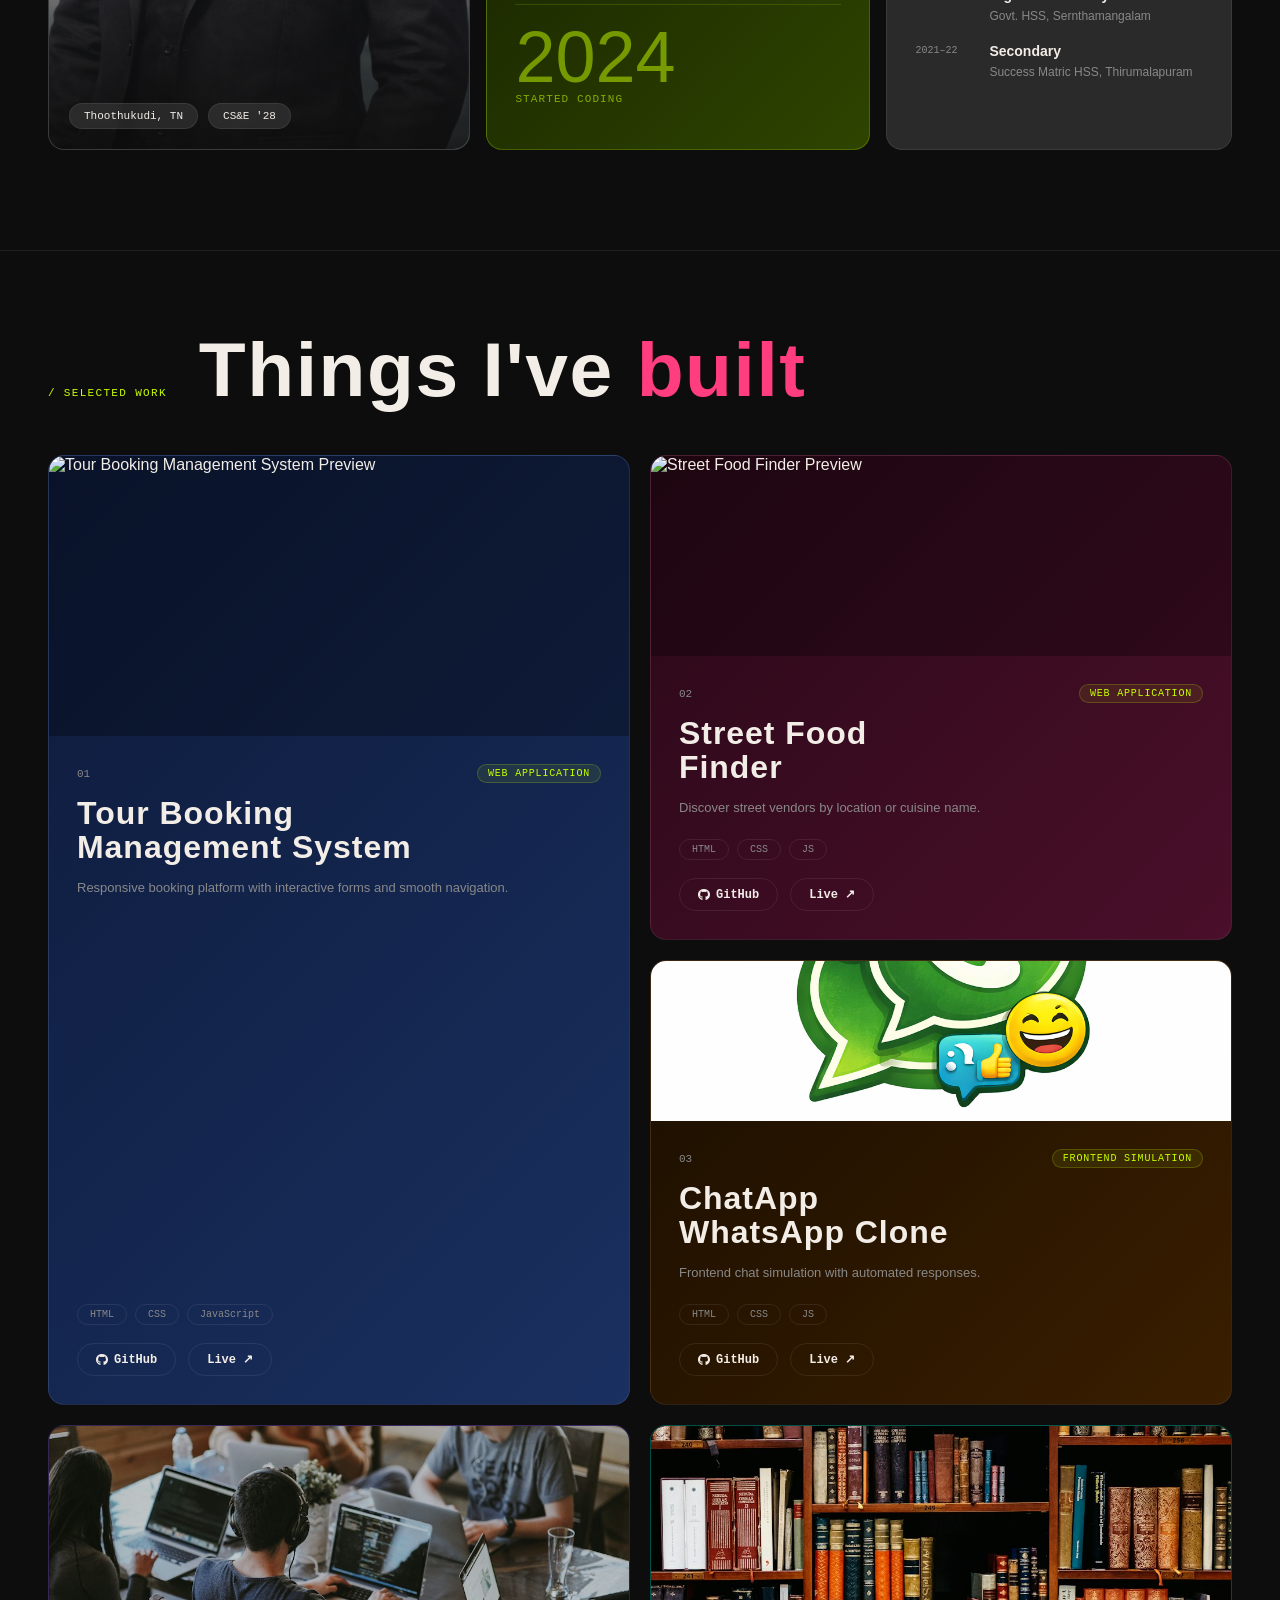
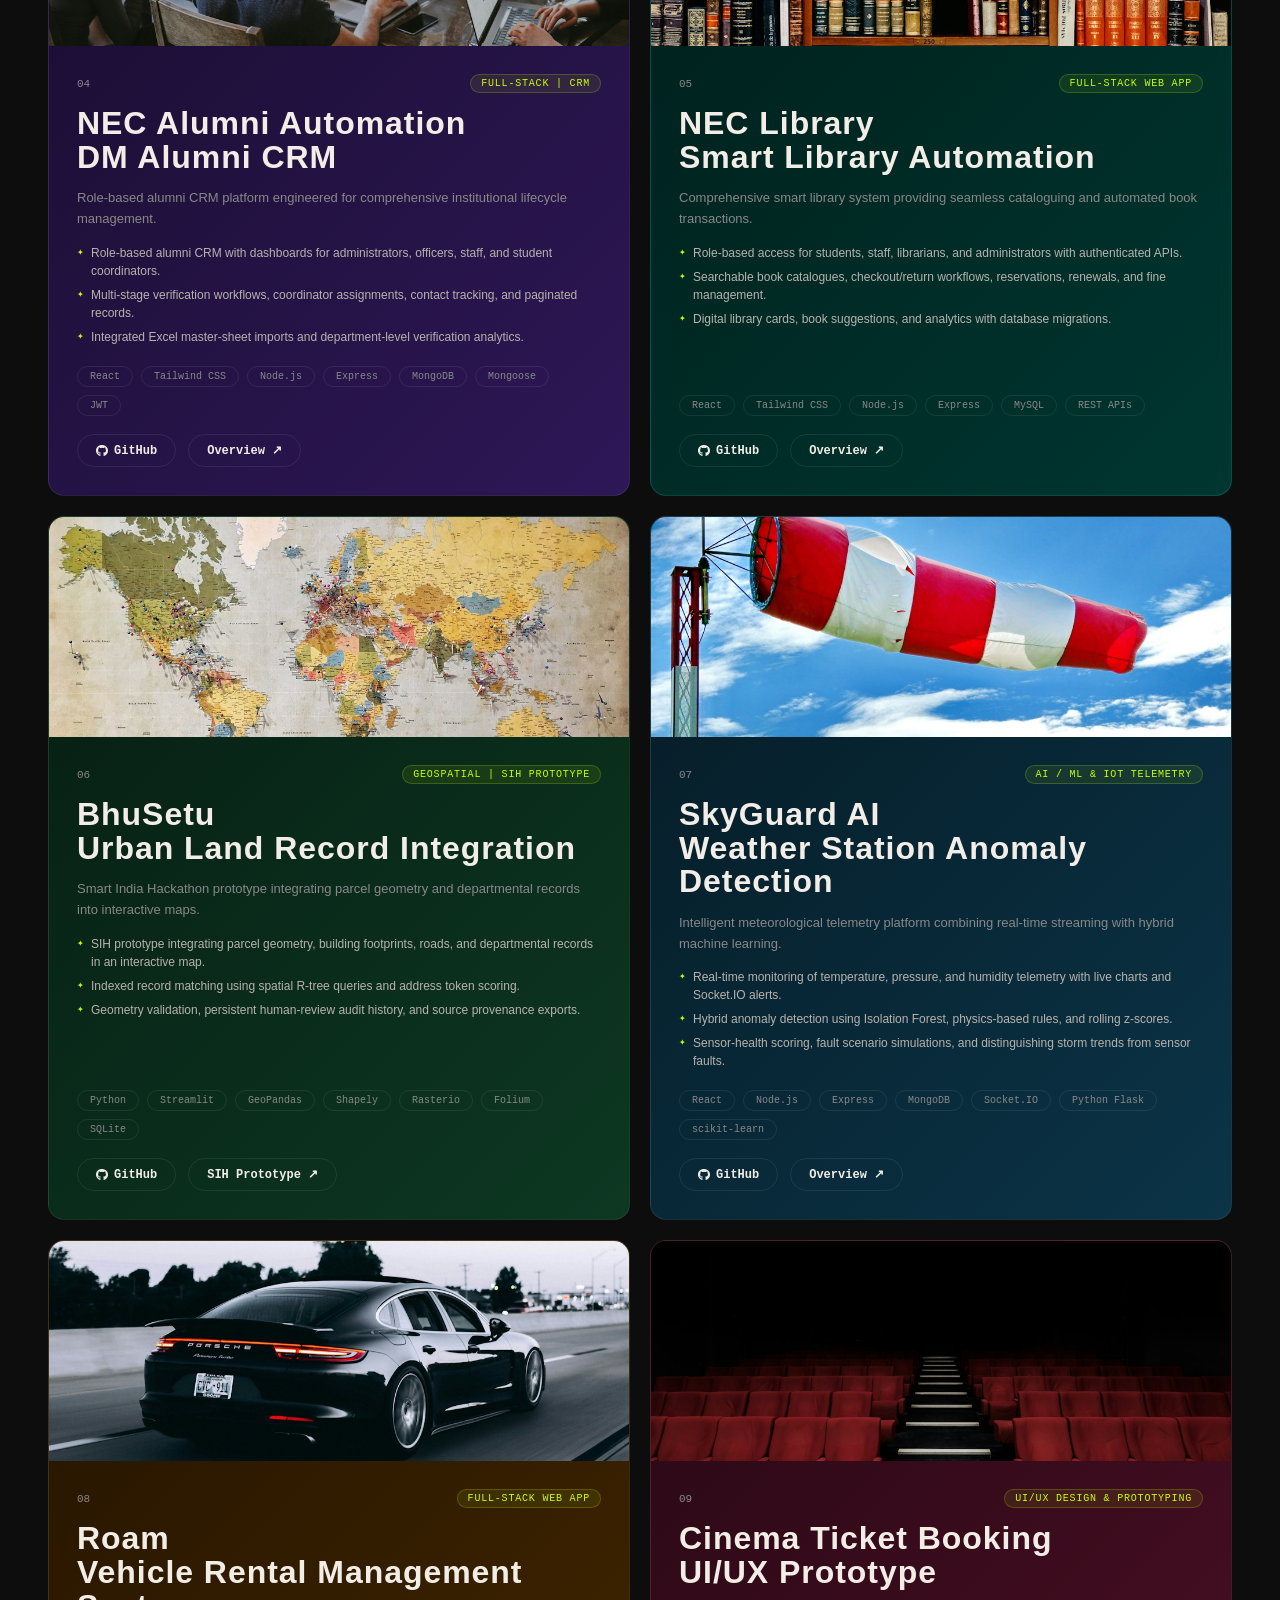
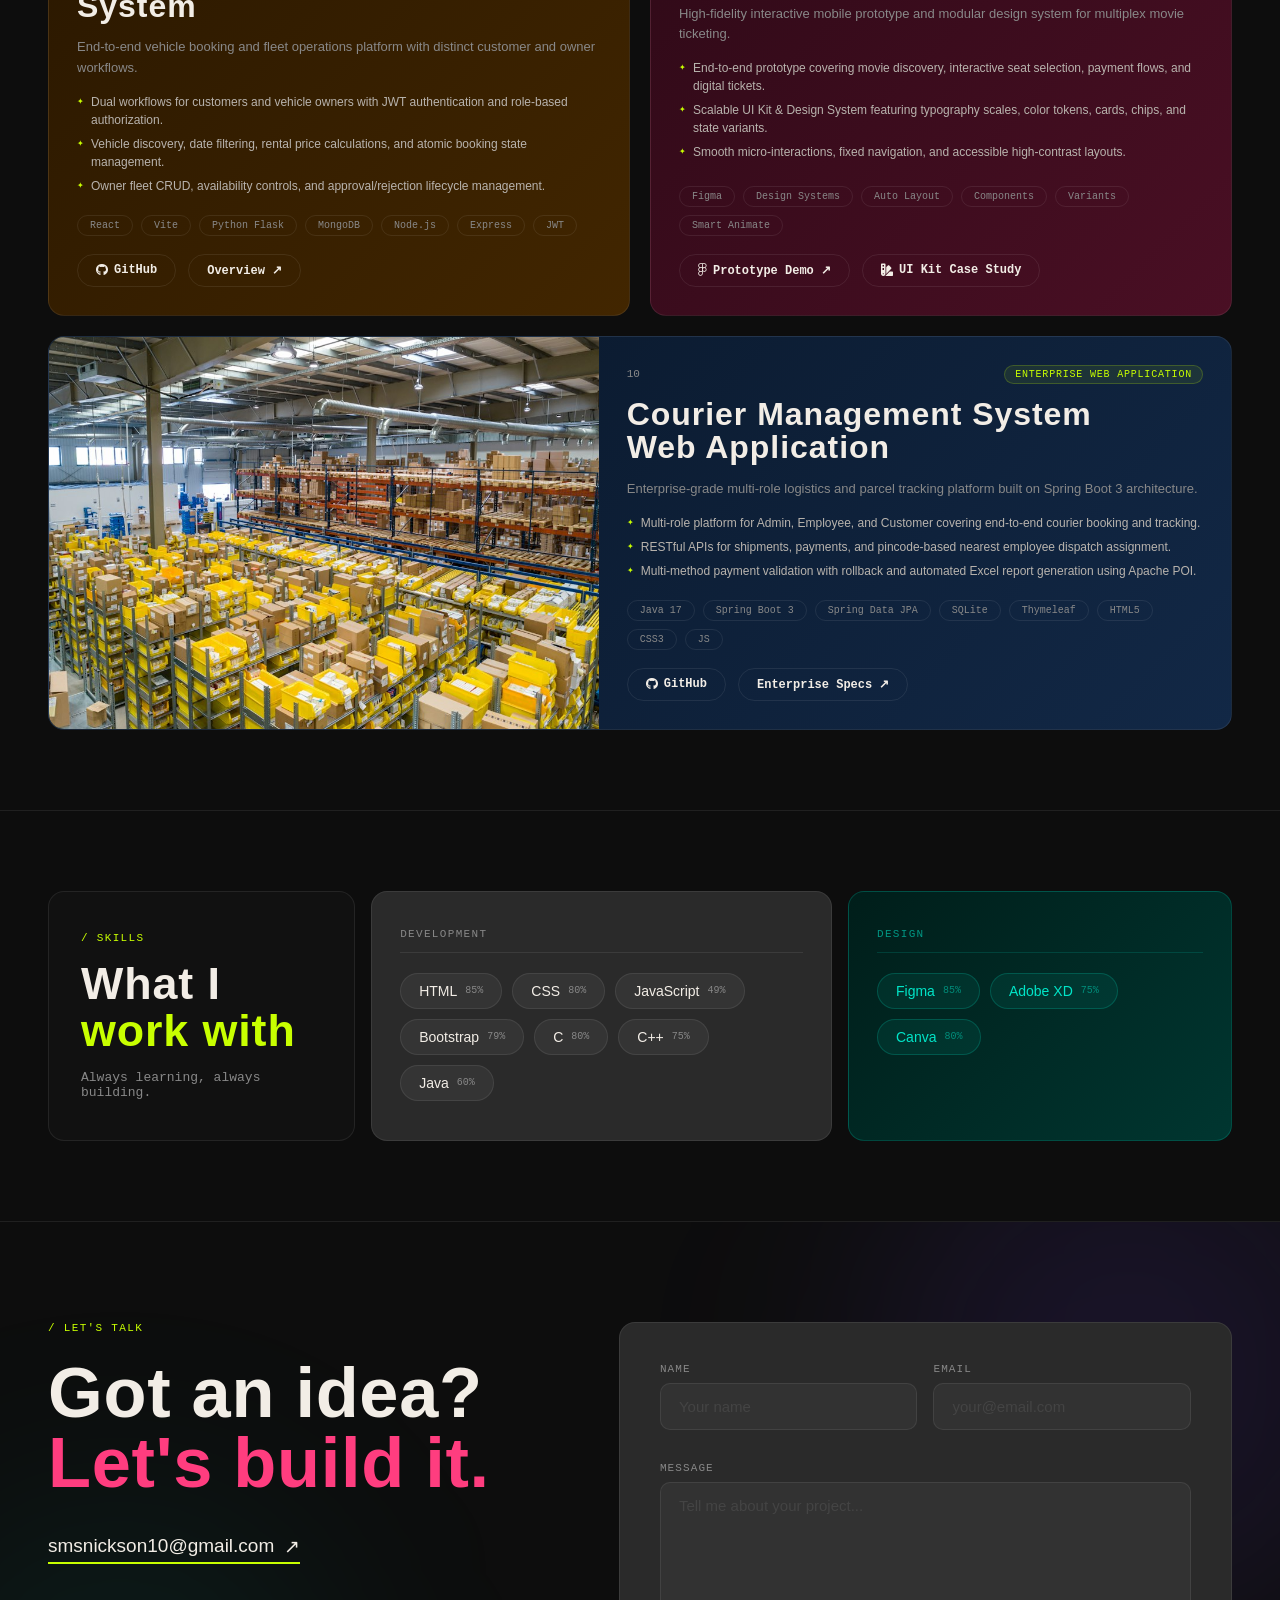
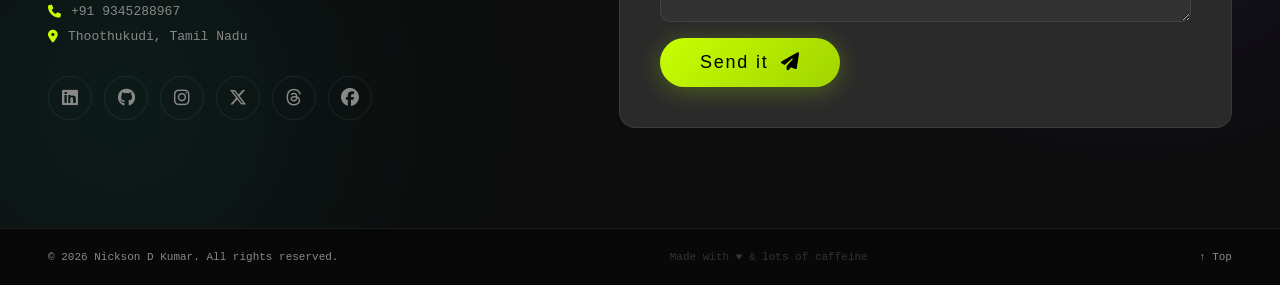
==== commit 7995c28d: "Project Update" ====
--- a/index.html
+++ b/index.html
@@ -70,7 +70,7 @@
       </div>
       <div class="hero-counter-col">
         <div class="counter-item">
-          <span class="counter-n">3+</span>
+          <span class="counter-n">10+</span>
           <span class="counter-l">Projects</span>
         </div>
         <div class="counter-item">
@@ -130,7 +130,7 @@
 
       <!-- stats card -->
       <div class="about-stats-card mag-card card-lime">
-        <div class="stat-big">3+</div>
+        <div class="stat-big">10+</div>
         <div class="stat-big-label">Projects shipped</div>
         <hr class="stat-divider">
         <div class="stat-big secondary">2024</div>
@@ -175,56 +175,257 @@
 
     <div class="proj-mag-grid">
 
+      <!-- PROJECT 01: Tour Booking Management System (Existing) -->
       <div class="proj-card pc-big card-gradient-blue">
         <div class="pc-img">
-          <img src="https://i.pinimg.com/1200x/86/8f/2f/868f2f3b2cde0607395b9479221db6ab.jpg" alt="Tour Booking">
-        </div>
-        <div class="pc-content">
-          <span class="pc-num">01</span>
+          <img src="https://i.pinimg.com/1200x/86/8f/2f/868f2f3b2cde0607395b9479221db6ab.jpg" alt="Tour Booking Management System Preview" loading="lazy">
+        </div>
+        <div class="pc-content">
+          <div class="pc-top-meta">
+            <span class="pc-num">01</span>
+            <span class="pc-tag">Web Application</span>
+          </div>
           <h3>Tour Booking<br>Management System</h3>
-          <p>Responsive booking platform with interactive forms and smooth navigation.</p>
+          <p class="pc-desc">Responsive booking platform with interactive forms and smooth navigation.</p>
           <div class="pc-stack">
             <span>HTML</span><span>CSS</span><span>JavaScript</span>
           </div>
           <div class="pc-links">
-            <a href="https://github.com/Nickson-D-kumar/Tour-Booking-Management-System" target="_blank"><i class="fa-brands fa-github"></i> GitHub</a>
-            <a href="https://nickson-d-kumar.github.io/Tour-Booking-Management-System/" target="_blank">Live ↗</a>
-          </div>
-        </div>
-      </div>
-
+            <a href="https://github.com/Nickson-D-kumar/Tour-Booking-Management-System" target="_blank" rel="noopener noreferrer"><i class="fa-brands fa-github"></i> GitHub</a>
+            <a href="https://nickson-d-kumar.github.io/Tour-Booking-Management-System/" target="_blank" rel="noopener noreferrer">Live ↗</a>
+          </div>
+        </div>
+      </div>
+
+      <!-- PROJECT 02: Street Food Finder (Existing) -->
       <div class="proj-card pc-tall card-gradient-pink">
         <div class="pc-img">
-          <img src="https://i.pinimg.com/1200x/f4/94/80/f4948087c178b310f7476f871791ed07.jpg" alt="Street Food">
-        </div>
-        <div class="pc-content">
-          <span class="pc-num">02</span>
+          <img src="https://i.pinimg.com/1200x/f4/94/80/f4948087c178b310f7476f871791ed07.jpg" alt="Street Food Finder Preview" loading="lazy">
+        </div>
+        <div class="pc-content">
+          <div class="pc-top-meta">
+            <span class="pc-num">02</span>
+            <span class="pc-tag">Web Application</span>
+          </div>
           <h3>Street Food<br>Finder</h3>
-          <p>Discover street vendors by location or cuisine name.</p>
+          <p class="pc-desc">Discover street vendors by location or cuisine name.</p>
           <div class="pc-stack">
             <span>HTML</span><span>CSS</span><span>JS</span>
           </div>
           <div class="pc-links">
-            <a href="https://github.com/Nickson-D-kumar/Street-Food-Finder" target="_blank"><i class="fa-brands fa-github"></i> GitHub</a>
-            <a href="https://nickson-d-kumar.github.io/Street-Food-Finder/" target="_blank">Live ↗</a>
-          </div>
-        </div>
-      </div>
-
+            <a href="https://github.com/Nickson-D-kumar/Street-Food-Finder" target="_blank" rel="noopener noreferrer"><i class="fa-brands fa-github"></i> GitHub</a>
+            <a href="https://nickson-d-kumar.github.io/Street-Food-Finder/" target="_blank" rel="noopener noreferrer">Live ↗</a>
+          </div>
+        </div>
+      </div>
+
+      <!-- PROJECT 03: ChatApp WhatsApp Clone (Existing) -->
       <div class="proj-card pc-square card-gradient-orange">
         <div class="pc-img">
-          <img src="https://raw.githubusercontent.com/Nickson-D-kumar/Portfolio/main/ChatApp%20logo%20with%20vibrant%20icons.png" alt="ChatApp">
-        </div>
-        <div class="pc-content">
-          <span class="pc-num">03</span>
+          <img src="ChatApp logo with vibrant icons.png" onerror="this.onerror=null;this.src='https://raw.githubusercontent.com/Nickson-D-kumar/Portfolio/main/ChatApp%20logo%20with%20vibrant%20icons.png';" alt="ChatApp WhatsApp Clone Preview" loading="lazy">
+        </div>
+        <div class="pc-content">
+          <div class="pc-top-meta">
+            <span class="pc-num">03</span>
+            <span class="pc-tag">Frontend Simulation</span>
+          </div>
           <h3>ChatApp<br>WhatsApp Clone</h3>
-          <p>Frontend chat simulation with automated responses.</p>
+          <p class="pc-desc">Frontend chat simulation with automated responses.</p>
           <div class="pc-stack">
             <span>HTML</span><span>CSS</span><span>JS</span>
           </div>
           <div class="pc-links">
-            <a href="https://github.com/Nickson-D-kumar/ChatApp-Whatsapp-Clone" target="_blank"><i class="fa-brands fa-github"></i> GitHub</a>
-            <a href="https://nickson-d-kumar.github.io/ChatApp-Whatsapp-Clone/" target="_blank">Live ↗</a>
+            <a href="https://github.com/Nickson-D-kumar/ChatApp-Whatsapp-Clone" target="_blank" rel="noopener noreferrer"><i class="fa-brands fa-github"></i> GitHub</a>
+            <a href="https://nickson-d-kumar.github.io/ChatApp-Whatsapp-Clone/" target="_blank" rel="noopener noreferrer">Live ↗</a>
+          </div>
+        </div>
+      </div>
+
+      <!-- PROJECT 04: NEC Alumni Automation DM Alumni CRM -->
+      <div class="proj-card card-gradient-purple">
+        <div class="pc-img">
+          <img src="assets/images/nec-alumni-crm.png" onerror="this.onerror=null;this.src='https://images.unsplash.com/photo-1522071820081-009f0129c71c?auto=format&fit=crop&w=1000&q=80';" alt="NEC Alumni Automation DM Alumni CRM Preview" loading="lazy">
+        </div>
+        <div class="pc-content">
+          <div class="pc-top-meta">
+            <span class="pc-num">04</span>
+            <span class="pc-tag">Full-Stack | CRM</span>
+          </div>
+          <h3>NEC Alumni Automation<br>DM Alumni CRM</h3>
+          <p class="pc-desc">Role-based alumni CRM platform engineered for comprehensive institutional lifecycle management.</p>
+          <ul class="pc-highlights">
+            <li>Role-based alumni CRM with dashboards for administrators, officers, staff, and student coordinators.</li>
+            <li>Multi-stage verification workflows, coordinator assignments, contact tracking, and paginated records.</li>
+            <li>Integrated Excel master-sheet imports and department-level verification analytics.</li>
+          </ul>
+          <div class="pc-stack">
+            <span>React</span><span>Tailwind CSS</span><span>Node.js</span><span>Express</span><span>MongoDB</span><span>Mongoose</span><span>JWT</span>
+          </div>
+          <div class="pc-links">
+            <a href="https://github.com/Nickson-D-kumar/NEC_Alumni_Automation_DM" target="_blank" rel="noopener noreferrer"><i class="fa-brands fa-github"></i> GitHub</a>
+            <a href="https://github.com/Nickson-D-kumar/NEC_Alumni_Automation_DM#readme" target="_blank" rel="noopener noreferrer">Overview ↗</a>
+          </div>
+        </div>
+      </div>
+
+      <!-- PROJECT 05: NEC Library - Smart Library Automation -->
+      <div class="proj-card card-gradient-teal">
+        <div class="pc-img">
+          <img src="assets/images/nec-library.png" onerror="this.onerror=null;this.src='https://images.unsplash.com/photo-1521587760476-6c12a4b040da?auto=format&fit=crop&w=1000&q=80';" alt="NEC Library Smart Library Automation Preview" loading="lazy">
+        </div>
+        <div class="pc-content">
+          <div class="pc-top-meta">
+            <span class="pc-num">05</span>
+            <span class="pc-tag">Full-Stack Web App</span>
+          </div>
+          <h3>NEC Library<br>Smart Library Automation</h3>
+          <p class="pc-desc">Comprehensive smart library system providing seamless cataloguing and automated book transactions.</p>
+          <ul class="pc-highlights">
+            <li>Role-based access for students, staff, librarians, and administrators with authenticated APIs.</li>
+            <li>Searchable book catalogues, checkout/return workflows, reservations, renewals, and fine management.</li>
+            <li>Digital library cards, book suggestions, and analytics with database migrations.</li>
+          </ul>
+          <div class="pc-stack">
+            <span>React</span><span>Tailwind CSS</span><span>Node.js</span><span>Express</span><span>MySQL</span><span>REST APIs</span>
+          </div>
+          <div class="pc-links">
+            <a href="https://github.com/Nickson-D-kumar/NEC_Library" target="_blank" rel="noopener noreferrer"><i class="fa-brands fa-github"></i> GitHub</a>
+            <a href="https://github.com/Nickson-D-kumar/NEC_Library#readme" target="_blank" rel="noopener noreferrer">Overview ↗</a>
+          </div>
+        </div>
+      </div>
+
+      <!-- PROJECT 06: BhuSetu - Urban Land Record Integration -->
+      <div class="proj-card card-gradient-emerald">
+        <div class="pc-img">
+          <img src="assets/images/bhusetu.png" onerror="this.onerror=null;this.src='https://images.unsplash.com/photo-1524661135-423995f22d0b?auto=format&fit=crop&w=1000&q=80';" alt="BhuSetu Urban Land Record Integration SIH Prototype Preview" loading="lazy">
+        </div>
+        <div class="pc-content">
+          <div class="pc-top-meta">
+            <span class="pc-num">06</span>
+            <span class="pc-tag">Geospatial | SIH Prototype</span>
+          </div>
+          <h3>BhuSetu<br>Urban Land Record Integration</h3>
+          <p class="pc-desc">Smart India Hackathon prototype integrating parcel geometry and departmental records into interactive maps.</p>
+          <ul class="pc-highlights">
+            <li>SIH prototype integrating parcel geometry, building footprints, roads, and departmental records in an interactive map.</li>
+            <li>Indexed record matching using spatial R-tree queries and address token scoring.</li>
+            <li>Geometry validation, persistent human-review audit history, and source provenance exports.</li>
+          </ul>
+          <div class="pc-stack">
+            <span>Python</span><span>Streamlit</span><span>GeoPandas</span><span>Shapely</span><span>Rasterio</span><span>Folium</span><span>SQLite</span>
+          </div>
+          <div class="pc-links">
+            <a href="https://github.com/dhariqanvar-7/SIH-prototype" target="_blank" rel="noopener noreferrer"><i class="fa-brands fa-github"></i> GitHub</a>
+            <a href="https://github.com/dhariqanvar-7/SIH-prototype#readme" target="_blank" rel="noopener noreferrer">SIH Prototype ↗</a>
+          </div>
+        </div>
+      </div>
+
+      <!-- PROJECT 07: SkyGuard AI - Weather Station Anomaly Detection -->
+      <div class="proj-card card-gradient-cyan">
+        <div class="pc-img">
+          <img src="assets/images/skyguard-ai.png" onerror="this.onerror=null;this.src='https://images.unsplash.com/photo-1590055531615-f16d36ffe8ec?auto=format&fit=crop&w=1000&q=80';" alt="SkyGuard AI Weather Station Anomaly Detection Preview" loading="lazy">
+        </div>
+        <div class="pc-content">
+          <div class="pc-top-meta">
+            <span class="pc-num">07</span>
+            <span class="pc-tag">AI / ML & IoT Telemetry</span>
+          </div>
+          <h3>SkyGuard AI<br>Weather Station Anomaly Detection</h3>
+          <p class="pc-desc">Intelligent meteorological telemetry platform combining real-time streaming with hybrid machine learning.</p>
+          <ul class="pc-highlights">
+            <li>Real-time monitoring of temperature, pressure, and humidity telemetry with live charts and Socket.IO alerts.</li>
+            <li>Hybrid anomaly detection using Isolation Forest, physics-based rules, and rolling z-scores.</li>
+            <li>Sensor-health scoring, fault scenario simulations, and distinguishing storm trends from sensor faults.</li>
+          </ul>
+          <div class="pc-stack">
+            <span>React</span><span>Node.js</span><span>Express</span><span>MongoDB</span><span>Socket.IO</span><span>Python Flask</span><span>scikit-learn</span>
+          </div>
+          <div class="pc-links">
+            <a href="https://github.com/Nickson-D-kumar/SkyGuard-AI" target="_blank" rel="noopener noreferrer"><i class="fa-brands fa-github"></i> GitHub</a>
+            <a href="https://github.com/Nickson-D-kumar/SkyGuard-AI#readme" target="_blank" rel="noopener noreferrer">Overview ↗</a>
+          </div>
+        </div>
+      </div>
+
+      <!-- PROJECT 08: Roam - Vehicle Rental Management System -->
+      <div class="proj-card card-gradient-amber">
+        <div class="pc-img">
+          <img src="assets/images/roam-rental.png" onerror="this.onerror=null;this.src='https://images.unsplash.com/photo-1503376780353-7e6692767b70?auto=format&fit=crop&w=1000&q=80';" alt="Roam Vehicle Rental Management System Preview" loading="lazy">
+        </div>
+        <div class="pc-content">
+          <div class="pc-top-meta">
+            <span class="pc-num">08</span>
+            <span class="pc-tag">Full-Stack Web App</span>
+          </div>
+          <h3>Roam<br>Vehicle Rental Management System</h3>
+          <p class="pc-desc">End-to-end vehicle booking and fleet operations platform with distinct customer and owner workflows.</p>
+          <ul class="pc-highlights">
+            <li>Dual workflows for customers and vehicle owners with JWT authentication and role-based authorization.</li>
+            <li>Vehicle discovery, date filtering, rental price calculations, and atomic booking state management.</li>
+            <li>Owner fleet CRUD, availability controls, and approval/rejection lifecycle management.</li>
+          </ul>
+          <div class="pc-stack">
+            <span>React</span><span>Vite</span><span>Python Flask</span><span>MongoDB</span><span>Node.js</span><span>Express</span><span>JWT</span>
+          </div>
+          <div class="pc-links">
+            <a href="https://github.com/Nickson-D-kumar/vehicle_rental_system" target="_blank" rel="noopener noreferrer"><i class="fa-brands fa-github"></i> GitHub</a>
+            <a href="https://github.com/Nickson-D-kumar/vehicle_rental_system#readme" target="_blank" rel="noopener noreferrer">Overview ↗</a>
+          </div>
+        </div>
+      </div>
+
+      <!-- PROJECT 09: Cinema Ticket Booking - UI/UX Prototype -->
+      <div class="proj-card card-gradient-crimson">
+        <div class="pc-img">
+          <img src="assets/images/cinema-booking.png" onerror="this.onerror=null;this.src='https://images.unsplash.com/photo-1489599849927-2ee91cede3ba?auto=format&fit=crop&w=1000&q=80';" alt="Cinema Ticket Booking UI/UX Prototype Preview" loading="lazy">
+        </div>
+        <div class="pc-content">
+          <div class="pc-top-meta">
+            <span class="pc-num">09</span>
+            <span class="pc-tag">UI/UX Design & Prototyping</span>
+          </div>
+          <h3>Cinema Ticket Booking<br>UI/UX Prototype</h3>
+          <p class="pc-desc">High-fidelity interactive mobile prototype and modular design system for multiplex movie ticketing.</p>
+          <ul class="pc-highlights">
+            <li>End-to-end prototype covering movie discovery, interactive seat selection, payment flows, and digital tickets.</li>
+            <li>Scalable UI Kit & Design System featuring typography scales, color tokens, cards, chips, and state variants.</li>
+            <li>Smooth micro-interactions, fixed navigation, and accessible high-contrast layouts.</li>
+          </ul>
+          <div class="pc-stack">
+            <span>Figma</span><span>Design Systems</span><span>Auto Layout</span><span>Components</span><span>Variants</span><span>Smart Animate</span>
+          </div>
+          <div class="pc-links">
+            <a href="#contact"><i class="fa-brands fa-figma"></i> Prototype Demo ↗</a>
+            <a href="#contact"><i class="fa-solid fa-swatchbook"></i> UI Kit Case Study</a>
+          </div>
+        </div>
+      </div>
+
+      <!-- PROJECT 10: Courier Management System - Web Application -->
+      <div class="proj-card pc-wide card-gradient-navy">
+        <div class="pc-img">
+          <img src="assets/images/courier-system.png" onerror="this.onerror=null;this.src='https://images.unsplash.com/photo-1586528116311-ad8dd3c8310d?auto=format&fit=crop&w=1000&q=80';" alt="Courier Management System Web Application Preview" loading="lazy">
+        </div>
+        <div class="pc-content">
+          <div class="pc-top-meta">
+            <span class="pc-num">10</span>
+            <span class="pc-tag">Enterprise Web Application</span>
+          </div>
+          <h3>Courier Management System<br>Web Application</h3>
+          <p class="pc-desc">Enterprise-grade multi-role logistics and parcel tracking platform built on Spring Boot 3 architecture.</p>
+          <ul class="pc-highlights">
+            <li>Multi-role platform for Admin, Employee, and Customer covering end-to-end courier booking and tracking.</li>
+            <li>RESTful APIs for shipments, payments, and pincode-based nearest employee dispatch assignment.</li>
+            <li>Multi-method payment validation with rollback and automated Excel report generation using Apache POI.</li>
+          </ul>
+          <div class="pc-stack">
+            <span>Java 17</span><span>Spring Boot 3</span><span>Spring Data JPA</span><span>SQLite</span><span>Thymeleaf</span><span>HTML5</span><span>CSS3</span><span>JS</span>
+          </div>
+          <div class="pc-links">
+            <a href="https://github.com/Nickson-D-kumar/ShipBridge-X" target="_blank" rel="noopener noreferrer"><i class="fa-brands fa-github"></i> GitHub</a>
+            <a href="https://github.com/Nickson-D-kumar/ShipBridge-X#readme" target="_blank" rel="noopener noreferrer">Enterprise Specs ↗</a>
           </div>
         </div>
       </div>
--- a/styles.css
+++ b/styles.css
@@ -1,454 +1,567 @@
-* {
-  margin: 0;
-  padding: 0;
-  box-sizing: border-box;
-  font-family: Arial, sans-serif;
-}
-
-html {
-  scroll-behavior: smooth;
+*, *::before, *::after { margin: 0; padding: 0; box-sizing: border-box; }
+html { scroll-behavior: smooth; }
+
+:root {
+  --bg: #0d0d0d;
+  --fg: #f2ede6;
+  --muted: #888;
+  --dim: #2a2a2a;
+  --lime: #c8ff00;
+  --pink: #ff3d7f;
+  --blue: #3d7fff;
+  --purple: #7c4dff;
+  --orange: #ff6b35;
+  --teal: #00e5c8;
+  --border: rgba(255,255,255,0.08);
+  --radius: 16px;
 }
 
 body {
-  background: #0a0a0a;
-  color: white;
-  width:100%;
-}
-
-/* Navbar */
-.navbar {
-  display: flex;
-  justify-content: space-between;
-  padding: 20px 5%;
-  position: fixed;
-  width: 100%;
-  background: #0a0a0a73;
-  opacity: 0.9;
-  font-size: 17px;
-}
-
-.navbar a {
-  color: white;
-  margin-left: 20px;
-  text-decoration: none;
-}
-
-.navbar a:hover {
-  color: #4f8dffda;
-  text-shadow: #4f8cff 0px 0px 10px;
-  font-weight: bold;
-}
-
-/* Hero */
+  background: var(--bg);
+  color: var(--fg);
+  font-family: 'DM Sans', sans-serif;
+  overflow-x: hidden;
+  cursor: none;
+}
+
+/* ── CURSOR ── */
+.cursor {
+  width: 10px; height: 10px;
+  background: var(--lime);
+  border-radius: 50%;
+  position: fixed; top: 0; left: 0;
+  pointer-events: none; z-index: 10000;
+  transform: translate(-50%,-50%);
+  mix-blend-mode: difference;
+  transition: transform 0.05s;
+}
+.cursor-ring {
+  width: 40px; height: 40px;
+  border: 1.5px solid rgba(200,255,0,0.5);
+  border-radius: 50%;
+  position: fixed; top: 0; left: 0;
+  pointer-events: none; z-index: 9999;
+  transform: translate(-50%,-50%);
+  transition: all 0.14s ease;
+  mix-blend-mode: difference;
+}
+
+/* ── NAV ── */
+.nav {
+  position: fixed; top: 0; left: 0; right: 0; z-index: 200;
+  display: flex; align-items: center; justify-content: space-between;
+  padding: 20px 48px;
+  background: rgba(13,13,13,0.85);
+  backdrop-filter: blur(20px);
+  border-bottom: 1px solid var(--border);
+}
+.nav-logo {
+  font-family: 'Bebas Neue', sans-serif;
+  font-size: 26px; letter-spacing: 0.08em;
+  color: var(--fg); text-decoration: none;
+}
+.nav-logo span { color: var(--lime); }
+.nav-status {
+  display: flex; align-items: center; gap: 8px;
+  font-family: 'Space Mono', monospace;
+  font-size: 11px; color: var(--muted);
+  border: 1px solid var(--border);
+  padding: 6px 16px; border-radius: 100px;
+}
+.status-dot {
+  width: 7px; height: 7px; border-radius: 50%;
+  background: #00e676;
+  box-shadow: 0 0 8px #00e676;
+  animation: pulse 2s infinite;
+}
+@keyframes pulse { 0%,100%{box-shadow:0 0 6px #00e676} 50%{box-shadow:0 0 14px #00e676} }
+.nav-links { display: flex; align-items: center; gap: 28px; }
+.nav-links a {
+  font-size: 13px; font-weight: 500; color: var(--muted);
+  text-decoration: none; transition: color 0.2s;
+}
+.nav-links a:hover { color: var(--fg); }
+.nav-hire {
+  background: var(--lime) !important; color: #000 !important;
+  padding: 9px 22px; border-radius: 100px;
+  font-weight: 700 !important; font-size: 13px !important;
+  transition: transform 0.2s, box-shadow 0.2s !important;
+}
+.nav-hire:hover { transform: scale(1.05); box-shadow: 0 0 24px rgba(200,255,0,0.4); }
+
+/* ── HERO ── */
 .hero {
-  height: 100vh;
-  text-align: center;
-width: 100%;
-  display: flex;
-  flex-direction: column;
-  justify-content: center;
-  background: radial-gradient(circle, rgba(79,140,255,0.3), transparent 70%);
-}
-
-.hero h1 {
-  font-size: 80px;
-  font-weight: bold;
-
-  background: linear-gradient(
-    90deg,
-    #4f8cff,
-    #ff4fd8,
-    #4f8cff
-  );
-  background-size: 300% 300%;
-
-  -webkit-background-clip: text;
-  -webkit-text-fill-color: transparent;
-
-  animation: gradientMove 30s ease infinite;
-}
-@keyframes gradientMove {
-  0% {
-    background-position: 0% 50%;
-  }
-  50% {
-    background-position: 100% 50%;
-  }
-  100% {
-    background-position: 0% 50%;
-  }
-}
-.abs {
-  font-size: 40px;
-  font-weight: bold;
-
-  background: linear-gradient(
-    90deg,
-    #4f8cff,
-    #ff4fd8,
-    #4f8cff
-  );
-  background-size: 300% 300%;
-  -webkit-background-clip: text;
-  -webkit-text-fill-color: transparent;
-  animation: gradientMove 4s ease infinite;
-}
-@keyframes gradientMove {
-  0% { background-position: 0% 50%; }
-  50% { background-position: 100% 50%; }
-  100% { background-position: 0% 50%; }
-}
-#typing-text::after {
-  content: "|";
-  animation: blink 1s infinite;
-  margin-left: 5px;
-  color: white;
-}
-@keyframes blink {
-  0%,100% { opacity: 1; }
-  50% { opacity: 0; }
-}
-.hero-buttons {
-  margin-top: 20px;
-}
-.hero-buttons button {
-  font-size: 13px;
-}
-
-.btn-primary {
-  padding: 10px 20px;
-  border: none;
-  background: linear-gradient(90deg, #4f8cff, #ff4fd8);
-  color: white;
-  border-radius: 20px;
-  cursor: pointer;
-  margin: 5px;
-}
-
-.btn-outline {
-  padding: 10px 20px;
-  border: 1px solid white;
-  background: transparent;
-  color: white;
-  border-radius: 20px;
-  cursor: pointer;
-}
-
-button:hover {
-  transform: scale(1.05);
-  transition: 0.3s;
-}
-
-/* Sections */
-section {
-  padding: 100px 10%;
-}
-
-/* About */
-.about-container {
-  display: flex;
-  gap: 40px;
-  align-items: center;
-width: 100%;
-}
-
-
-.about img {
-  margin-top: 40px;
-  width: 400px;
-  border-radius: 15px;
-  transition-delay: 0.5s;
-  transition: 0.3s ease-in-out;
-}
-.about h2{
-  font-size: 36px;
-  margin-bottom: 40px;
-  text-align: center;
-}
-.about img:hover{
-  box-shadow: 0 0 30px rgba(79,140,255,0.5);
-  transition: 0.3s;
-  transition-delay: 0s;
-}
-.about p {
-  font-size: 18px;
-  line-height: 1.5;
-  color: #ccc;
-  font-family: 'Inter', sans-serif;
-}
-
-.about-text button {
-  margin-top: 20px;
-  padding: 10px 20px;
-  border: none;
-  background: linear-gradient(90deg, #4f8cff, #ff4fd8);
-  color: white;
-  border-radius: 20px;
-  cursor: pointer;
-  margin-left: 60px;
- 
-}
-
-/* Education */
-. education {
-width: 100%;
-}
-.education h2{
-  font-size: 40px;
-  margin-bottom: 40px;
-  text-align: center;
-}
-.education p {
-  font-size: 18px;
-  line-height: 1.5;
-  color: #ccc;
-  font-family: 'Inter', sans-serif;
-}
-.education-container {
-  display: flex;
-  gap: 50px;
-  align-items: center;
-}
-/* .education-info {
-  max-width: 500px;
-} */
-.education-item
-{
-  margin-bottom: 30px;
-  background: #222;
-  padding: 20px;
-  border-radius: 8px;
-  height: 150px;
-}
-
-/* Projects */
-.projects-grid {
-  display: grid;
-  grid-template-columns: repeat(3, 1fr);
-  gap: 10px;
-  align-items: center;
-}
-.projects h2{
-  font-size: 40px;
-  margin-bottom: 40px;
-  text-align: center;
-}
-.project-card {
-  width: 300px;
-  height: 300px;
+  min-height: 100vh;
+  padding: 140px 48px 80px;
   position: relative;
   overflow: hidden;
-  border-radius: 16px;
-  align-items: center;
-  margin-left: 10px;
-}
-.project-card p{
-  font-size: 15px;
-  color: #ccc;
-  margin-top: 20px;
-  margin-bottom: 20px;
-  text-align: center;
-}
-
-.project-card img {
-  width: 300px;
-  height: 300px;
-  object-fit: cover;
-  transition: transform 0.6s ease;
-}
-
-/* Overlay */
-.overlay {
-  position: absolute;
-  inset: 0;
-  background: rgba(0,0,0,0.75);
-  display: flex;
-  flex-direction: column;
-  justify-content: center;
-  align-items: center;
-  opacity: 0;
-  transition: opacity 0.4s ease;
-}
-
-/* Icons */
-.icon-links {
-  display: flex;
+  display: flex; flex-direction: column; justify-content: space-between;
+}
+.hero-blob {
+  position: absolute; border-radius: 50%;
+  filter: blur(100px); pointer-events: none; z-index: 0;
+}
+.blob1 { width: 500px; height: 500px; background: rgba(124,77,255,0.18); top: -100px; right: -100px; }
+.blob2 { width: 400px; height: 400px; background: rgba(255,61,127,0.12); bottom: 100px; left: -80px; }
+.blob3 { width: 300px; height: 300px; background: rgba(0,229,200,0.1); top: 40%; right: 20%; }
+
+.hero-tag-row {
+  display: flex; gap: 10px; margin-bottom: 32px; position: relative; z-index: 1;
+}
+.pill {
+  font-family: 'Space Mono', monospace;
+  font-size: 11px; letter-spacing: 0.08em; text-transform: uppercase;
+  padding: 7px 18px; border-radius: 100px; border: 1.5px solid transparent;
+  font-weight: 700;
+}
+.pill-green  { background: rgba(200,255,0,0.12);  border-color: rgba(200,255,0,0.3);  color: var(--lime); }
+.pill-pink   { background: rgba(255,61,127,0.12); border-color: rgba(255,61,127,0.3); color: var(--pink); }
+.pill-orange { background: rgba(255,107,53,0.12); border-color: rgba(255,107,53,0.3); color: var(--orange); }
+
+.hero-headline-wrap { position: relative; z-index: 1; line-height: 0.9; }
+.hero-line { display: flex; align-items: center; }
+.hero-line.line2 { gap: 24px; margin-top: 6px; }
+.hl-big {
+  font-family: 'Bebas Neue', sans-serif;
+  font-size: clamp(90px, 16vw, 200px);
+  letter-spacing: 0.01em;
+  color: var(--fg);
+}
+.hl-big.outline {
+  -webkit-text-stroke: 2px var(--fg);
+  color: transparent;
+}
+.hero-photo-bubble {
+  width: clamp(80px, 9vw, 130px);
+  height: clamp(80px, 9vw, 130px);
+  border-radius: 50%; overflow: hidden;
+  border: 3px solid var(--lime);
+  flex-shrink: 0; margin-top: 8px;
+  box-shadow: 0 0 30px rgba(200,255,0,0.25);
+}
+.hero-photo-bubble img { width: 100%; height: 100%; object-fit: cover; object-position: top; }
+
+.hero-foot {
+  display: flex; align-items: flex-end; justify-content: space-between;
+  gap: 32px; padding-top: 48px; position: relative; z-index: 1;
+}
+.hero-desc p {
+  font-size: 18px; line-height: 1.6; color: var(--muted); margin-bottom: 16px;
+}
+.hero-desc em { color: var(--fg); font-style: italic; }
+.typed-line {
+  display: flex; align-items: center; gap: 10px;
+  font-family: 'Space Mono', monospace; font-size: 14px;
+}
+.typed-prefix { color: var(--lime); font-size: 20px; }
+#typing-text { color: var(--lime); }
+#typing-text::after { content: '|'; animation: blink 1s infinite; }
+@keyframes blink { 0%,100%{opacity:1} 50%{opacity:0} }
+
+.hero-ctas { display: flex; flex-direction: column; gap: 12px; align-items: center; }
+.btn-big {
+  font-family: 'Bebas Neue', sans-serif;
+  font-size: 20px; letter-spacing: 0.1em;
+  background: linear-gradient(135deg, var(--pink), var(--purple));
+  color: #fff; padding: 16px 44px;
+  border-radius: 100px; text-decoration: none;
+  transition: all 0.3s; white-space: nowrap;
+  box-shadow: 0 8px 32px rgba(255,61,127,0.3);
+}
+.btn-big:hover { transform: translateY(-3px) scale(1.04); box-shadow: 0 12px 40px rgba(255,61,127,0.45); }
+.btn-ghost {
+  font-size: 14px; font-weight: 500; color: var(--muted);
+  border: 1px solid var(--border); padding: 12px 28px;
+  border-radius: 100px; text-decoration: none; transition: all 0.25s;
+}
+.btn-ghost:hover { border-color: var(--fg); color: var(--fg); }
+
+.hero-counter-col { display: flex; flex-direction: column; gap: 20px; align-items: flex-end; }
+.counter-n {
+  display: block; font-family: 'Bebas Neue', sans-serif;
+  font-size: 56px; line-height: 1; color: var(--fg); letter-spacing: -0.02em;
+}
+.counter-l {
+  display: block; font-family: 'Space Mono', monospace;
+  font-size: 11px; color: var(--muted); text-transform: uppercase; letter-spacing: 0.1em;
+}
+
+/* floating stickers */
+.sticker {
+  position: absolute; z-index: 2; pointer-events: none;
+  font-family: 'Space Mono', monospace; font-size: 12px; font-weight: 700;
+  letter-spacing: 0.06em; text-transform: uppercase;
+  padding: 8px 18px; border-radius: 100px; border: 1.5px solid;
+}
+.s1 { top: 18%; right: 8%; background: rgba(200,255,0,0.08); border-color: rgba(200,255,0,0.3); color: var(--lime); animation: floatA 5s ease-in-out infinite; }
+.s2 { bottom: 25%; right: 14%; background: rgba(255,61,127,0.08); border-color: rgba(255,61,127,0.3); color: var(--pink); animation: floatB 6s ease-in-out infinite; }
+.s3 { top: 55%; right: 5%; font-size: 28px; background: rgba(61,127,255,0.08); border-color: rgba(61,127,255,0.3); color: var(--blue); border-radius: 50%; width: 56px; height: 56px; display: flex; align-items: center; justify-content: center; padding: 0; animation: floatC 4s ease-in-out infinite; }
+@keyframes floatA { 0%,100%{transform:translateY(0) rotate(-3deg)} 50%{transform:translateY(-12px) rotate(2deg)} }
+@keyframes floatB { 0%,100%{transform:translateY(0) rotate(2deg)} 50%{transform:translateY(-8px) rotate(-2deg)} }
+@keyframes floatC { 0%,100%{transform:translateY(0) scale(1)} 50%{transform:translateY(-10px) scale(1.08)} }
+
+/* ── MARQUEE ── */
+.marquee-band {
+  overflow: hidden; padding: 14px 0;
+  background: var(--lime); border-top: none; border-bottom: none;
+}
+.marquee-inner {
+  display: flex; gap: 32px; white-space: nowrap; width: max-content;
+  animation: scroll 20s linear infinite;
+}
+.marquee-inner span {
+  font-family: 'Bebas Neue', sans-serif;
+  font-size: 18px; letter-spacing: 0.1em; color: #000;
+}
+.marquee-inner b { color: rgba(0,0,0,0.4); font-weight: 400; font-size: 16px; }
+@keyframes scroll { from{transform:translateX(0)} to{transform:translateX(-50%)} }
+
+/* ── MAG CARD BASE ── */
+.mag-card {
+  border-radius: var(--radius);
+  border: 1px solid var(--border);
+  overflow: hidden;
+  transition: transform 0.35s cubic-bezier(.16,1,.3,1), box-shadow 0.35s;
+}
+.mag-card:hover { transform: translateY(-6px); box-shadow: 0 20px 60px rgba(0,0,0,0.4); }
+
+/* ── ABOUT ── */
+.about { padding: 100px 48px; }
+.about-label {
+  font-family: 'Space Mono', monospace; font-size: 11px;
+  color: var(--lime); letter-spacing: 0.12em; text-transform: uppercase;
+  margin-bottom: 32px;
+}
+.about-mag-grid {
+  display: grid;
+  grid-template-columns: 1.1fr 1fr 0.9fr;
+  grid-template-rows: auto auto;
+  gap: 16px;
+}
+/* photo card — spans 2 rows */
+.about-photo-card {
+  grid-column: 1; grid-row: 1 / 3;
+  position: relative; min-height: 520px;
+  background: var(--dim);
+}
+.about-photo-card img {
+  width: 100%; height: 100%; object-fit: cover; object-position: top;
+  display: block;
+}
+.photo-gradient {
+  position: absolute; inset: 0;
+  background: linear-gradient(to top, rgba(13,13,13,0.9) 0%, transparent 60%);
+}
+.photo-overlay-text {
+  position: absolute; bottom: 20px; left: 20px; right: 20px;
+  display: flex; gap: 10px; z-index: 2;
+}
+.photo-overlay-text span {
+  font-family: 'Space Mono', monospace; font-size: 11px;
+  background: rgba(255,255,255,0.1); backdrop-filter: blur(8px);
+  border: 1px solid var(--border); color: var(--fg);
+  padding: 6px 14px; border-radius: 100px;
+}
+
+/* headline card */
+.about-headline-card {
+  grid-column: 2; grid-row: 1;
+  padding: 40px 32px;
+}
+.card-purple { background: linear-gradient(135deg, #1e0845, #2d1266); border-color: rgba(124,77,255,0.3); }
+.about-headline-card h2 {
+  font-family: 'Bebas Neue', sans-serif;
+  font-size: clamp(32px, 3vw, 48px);
+  letter-spacing: 0.02em; line-height: 1.05;
+  color: var(--fg); margin-bottom: 16px;
+}
+.about-headline-card h2 em { color: var(--purple); font-style: normal; }
+.about-headline-card p { font-size: 14px; color: rgba(255,255,255,0.5); line-height: 1.6; }
+
+/* bio card */
+.about-bio-card {
+  grid-column: 3; grid-row: 1;
+  background: var(--dim); padding: 32px 28px;
+}
+.about-bio-card p { font-size: 14px; line-height: 1.75; color: var(--muted); margin-bottom: 16px; }
+.about-cv-btn {
+  display: inline-block; margin-top: 8px;
+  font-family: 'Space Mono', monospace; font-size: 12px; font-weight: 700;
+  color: #000; background: var(--lime);
+  padding: 10px 22px; border-radius: 100px;
+  text-decoration: none; transition: all 0.2s;
+}
+.about-cv-btn:hover { transform: scale(1.04); box-shadow: 0 0 18px rgba(200,255,0,0.35); }
+
+/* stats card */
+.about-stats-card {
+  grid-column: 2; grid-row: 2;
+  padding: 32px 28px;
+}
+.card-lime { background: linear-gradient(135deg, #1a2600, #2e4400); border-color: rgba(200,255,0,0.25); }
+.stat-big { font-family: 'Bebas Neue', sans-serif; font-size: 72px; line-height: 1; color: var(--lime); }
+.stat-big.secondary { color: rgba(200,255,0,0.5); }
+.stat-big-label { font-family: 'Space Mono', monospace; font-size: 11px; color: rgba(200,255,0,0.6); text-transform: uppercase; letter-spacing: 0.1em; margin-bottom: 12px; }
+.stat-divider { border: none; border-top: 1px solid rgba(200,255,0,0.15); margin: 16px 0; }
+
+/* edu card */
+.about-edu-card {
+  grid-column: 3; grid-row: 2;
+  background: var(--dim); padding: 28px;
+}
+.edu-card-label { font-family: 'Space Mono', monospace; font-size: 11px; color: var(--orange); text-transform: uppercase; letter-spacing: 0.12em; margin-bottom: 20px; }
+.edu-row { display: flex; gap: 14px; align-items: flex-start; margin-bottom: 18px; }
+.edu-yr { font-family: 'Space Mono', monospace; font-size: 10px; color: var(--muted); white-space: nowrap; padding-top: 2px; min-width: 60px; }
+.edu-row strong { display: block; font-size: 14px; font-weight: 600; color: var(--fg); margin-bottom: 3px; }
+.edu-row small { font-size: 12px; color: var(--muted); line-height: 1.4; }
+
+/* ── PROJECTS ── */
+.projects { padding: 80px 48px; border-top: 1px solid var(--border); }
+.proj-header-row { display: flex; align-items: baseline; gap: 32px; margin-bottom: 48px; }
+.proj-label { font-family: 'Space Mono', monospace; font-size: 11px; color: var(--lime); letter-spacing: 0.12em; text-transform: uppercase; flex-shrink: 0; }
+.proj-big-title {
+  font-family: 'Bebas Neue', sans-serif;
+  font-size: clamp(44px, 6vw, 80px);
+  letter-spacing: 0.02em; line-height: 1; color: var(--fg);
+}
+.proj-big-title em { color: var(--pink); font-style: normal; }
+
+.proj-mag-grid {
+  display: grid;
+  grid-template-columns: repeat(2, 1fr);
   gap: 20px;
-  margin-top: 15px;
-}
-
-.icon-links a {
-  color: white;
-  font-size: 22px;
-  width: 45px;
-  height: 45px;
-  border-radius: 50%;
-  display: flex;
-  text-decoration: none;
-  justify-content: center;
-  align-items: center;
-  background: rgba(255,255,255,0.15);
-  transform: translateY(20px);
-  opacity: 0;
-  transition: all 0.4s ease;
-}
-
-.icon-links a:hover {
-  background: #ff3cac;
-  transform: scale(1.15);
-}
-
-/* Hover Effects */
-.project-card:hover img {
-  transform: scale(1.12);
-}
-
-.project-card:hover .overlay {
-  opacity: 1;
-}
-
-.project-card:hover .icon-links a {
-  opacity: 1;
-  transform: translateY(0);
-}
-
-
-/* Skills */
-.skill {
-  margin: 20px 0;
-}
-
-.skill-bar {
-  height: 9px;
-  background: #222;
-  border-radius: 10px;
-  width: 400px;
-}
-
-.skill-fill {
-  height: 100%;
-  background: linear-gradient(90deg, #4f8cff, #ff4fd8);
-  border-radius: 10px;
-}
-.skills h2{
-  font-size: 40px;
-  margin-bottom: 40px;
-  text-align: center;
-}
-.skill p {
-  margin-bottom: 8px;
-  font-size: 15px;
-}
-.skill-set1, .skill-set2 {
-  display: inline-block;
-  width: 45%;
-  padding: 0 20px;
-}
-.skill-set2 {
-  margin-left: 50px;
-  margin-top: 0%;
-}
-
-/* Contact */
-.contact form {
-  display: flex;
-  flex-direction: column;
-  gap: 15px;
-}
-.forms{
-  width: 700px;
-}
-.forms p{
-  font-size: 18px;
-  color: #cccccc6a;
-  border-radius: 8px;
-  width: 800px;
-  padding: 25px;
-}
-.contact-info{
-  margin-top: 0px;
-  margin-left: 80px;
-  font-size: 18px;
-  color: #ccc;
-  background: #111;
-  border-radius: 8px;
-  width: 400px;
-  padding: 25px;
-  gap: 20px;
-  height: 200px;
-}
-.contact-info p {
-  margin-bottom: 15px;
-}
-.contact-info1{
-  margin-top: 20px;
-  margin-left: 80px;
-  font-size: 18px;
-  color: #ccc;
-  background: #111;
-  border-radius: 8px;
-  width: 400px;
-  padding: 25px;
-  gap: 20px;
-  height: 135px;
-}
-
-.contact-info1 h3 {
-  margin-bottom: 10px;
-}
-.contact-info1 a{
-  margin-right: 10px;
-  display: inline-flex;
-  color: white;
-  font-size: 22px;
-  text-decoration: none;
-  width: 40px;
-  height: 40px;
-  justify-content: center;
-  align-items: center;
-  transition: all 0.4s ease;
-  background: rgba(255, 255, 255, 0.023);
-  border-radius: 50%;
-  transform: translateY(5px);
-}
-
-.contact-info1 a:hover {
-  background-color: #434343d5;
-  transform: scale(1.15);
-}
-
-.contact h2{
-  font-size: 40px;
-  margin-bottom: 40px;
-  text-align: center;
-}
-.contact-container {
-  display: inline-flex;
-}
-
+}
+.proj-card {
+  border-radius: var(--radius); overflow: hidden;
+  position: relative; border: 1px solid var(--border);
+  display: flex; flex-direction: column;
+  transition: transform 0.35s cubic-bezier(.16,1,.3,1), box-shadow 0.35s, border-color 0.35s;
+}
+.proj-card:hover {
+  transform: translateY(-6px);
+  box-shadow: 0 24px 64px rgba(0,0,0,0.5);
+  border-color: rgba(200, 255, 0, 0.35);
+}
+.proj-mag-grid > :nth-child(1).pc-big { grid-column: 1; grid-row: 1 / 3; }
+.proj-mag-grid > :nth-child(2).pc-tall { grid-column: 2; grid-row: 1; }
+.proj-mag-grid > :nth-child(3).pc-square { grid-column: 2; grid-row: 2; }
+.pc-wide { grid-column: 1 / -1; }
+
+.card-gradient-blue   { background: linear-gradient(135deg, #0d1a3a 0%, #1a3060 100%); }
+.card-gradient-pink   { background: linear-gradient(135deg, #2a0818 0%, #4a0f2a 100%); }
+.card-gradient-orange { background: linear-gradient(135deg, #1a0e00 0%, #3a1e00 100%); }
+.card-gradient-purple { background: linear-gradient(135deg, #180d2e 0%, #2e1757 100%); }
+.card-gradient-teal   { background: linear-gradient(135deg, #001a18 0%, #003630 100%); }
+.card-gradient-emerald{ background: linear-gradient(135deg, #061d12 0%, #0d3822 100%); }
+.card-gradient-cyan   { background: linear-gradient(135deg, #051a24 0%, #0b3447 100%); }
+.card-gradient-amber  { background: linear-gradient(135deg, #241400 0%, #422600 100%); }
+.card-gradient-crimson{ background: linear-gradient(135deg, #280814 0%, #4a0f24 100%); }
+.card-gradient-navy   { background: linear-gradient(135deg, #081526 0%, #122846 100%); }
+
+.pc-img {
+  width: 100%; overflow: hidden;
+  flex-shrink: 0;
+  height: 220px;
+  position: relative;
+  background: rgba(0, 0, 0, 0.3);
+}
+.pc-big .pc-img { height: 280px; }
+.pc-tall .pc-img { height: 200px; }
+.pc-square .pc-img { height: 160px; }
+.pc-img img { width: 100%; height: 100%; object-fit: cover; display: block; transition: transform 0.6s ease; }
+.proj-card:hover .pc-img img { transform: scale(1.06); }
+
+.pc-content { padding: 28px; flex: 1; display: flex; flex-direction: column; gap: 14px; }
+.pc-top-meta { display: flex; align-items: center; justify-content: space-between; gap: 12px; }
+.pc-num { font-family: 'Space Mono', monospace; font-size: 11px; color: var(--muted); }
+.pc-tag {
+  font-family: 'Space Mono', monospace; font-size: 10px; color: var(--lime);
+  text-transform: uppercase; letter-spacing: 0.08em;
+  background: rgba(200, 255, 0, 0.08); border: 1px solid rgba(200, 255, 0, 0.2);
+  padding: 3px 10px; border-radius: 100px;
+}
+.pc-content h3 {
+  font-family: 'Bebas Neue', sans-serif;
+  font-size: clamp(24px, 2.5vw, 36px);
+  letter-spacing: 0.03em; line-height: 1.05;
+  color: var(--fg);
+}
+.pc-desc { font-size: 13px; color: var(--muted); line-height: 1.6; }
+.pc-highlights {
+  list-style: none; padding: 0; margin: 0;
+  display: flex; flex-direction: column; gap: 6px;
+}
+.pc-highlights li {
+  font-size: 12px; color: #b8b3ad; line-height: 1.5;
+  position: relative; padding-left: 14px;
+}
+.pc-highlights li::before {
+  content: '✦'; position: absolute; left: 0;
+  font-size: 8px; top: 3px; color: var(--lime);
+}
+.pc-stack { display: flex; flex-wrap: wrap; gap: 8px; margin-top: auto; padding-top: 6px; }
+.pc-stack span {
+  font-family: 'Space Mono', monospace; font-size: 10px;
+  border: 1px solid var(--border); color: var(--muted);
+  padding: 4px 12px; border-radius: 100px;
+  transition: all 0.2s;
+}
+.pc-stack span:hover {
+  border-color: rgba(255, 255, 255, 0.25);
+  color: var(--fg);
+}
+.pc-links { display: flex; gap: 12px; flex-wrap: wrap; margin-top: 4px; }
+.pc-links a {
+  font-family: 'Space Mono', monospace; font-size: 12px; font-weight: 700;
+  color: var(--fg); text-decoration: none; display: flex; align-items: center; gap: 6px;
+  border: 1px solid var(--border); padding: 8px 18px; border-radius: 100px;
+  transition: all 0.2s;
+}
+.pc-links a:hover { border-color: var(--lime); color: var(--lime); }
+
+@media (min-width: 1101px) {
+  .pc-wide {
+    display: grid;
+    grid-template-columns: 1fr 1.15fr;
+  }
+  .pc-wide .pc-img {
+    height: 100%;
+    min-height: 320px;
+  }
+}
+
+/* ── SKILLS ── */
+.skills { padding: 80px 48px; border-top: 1px solid var(--border); }
+.skills-mag-grid {
+  display: grid;
+  grid-template-columns: 0.8fr 1.2fr 1fr;
+  gap: 16px; align-items: stretch;
+}
+.skills-header-card { padding: 40px 32px; }
+.card-dark { background: #111; }
+.skills-label { font-family: 'Space Mono', monospace; font-size: 11px; color: var(--lime); letter-spacing: 0.12em; text-transform: uppercase; margin-bottom: 16px; }
+.skills-header-card h2 { font-family: 'Bebas Neue', sans-serif; font-size: clamp(36px, 3.5vw, 52px); letter-spacing: 0.02em; line-height: 1.05; color: var(--fg); margin-bottom: 16px; }
+.skills-header-card h2 em { color: var(--lime); font-style: normal; }
+.skills-header-card p { font-size: 13px; color: var(--muted); font-family: 'Space Mono', monospace; }
+
+.skills-dev-card { background: var(--dim); padding: 36px 28px; }
+.skills-design-card { padding: 36px 28px; }
+.card-gradient-teal { background: linear-gradient(135deg, #001e1a 0%, #003630 100%); border-color: rgba(0,229,200,0.2); }
+.skill-group-title { font-family: 'Space Mono', monospace; font-size: 11px; color: var(--muted); text-transform: uppercase; letter-spacing: 0.12em; margin-bottom: 20px; padding-bottom: 12px; border-bottom: 1px solid var(--border); }
+.skill-group-title.light { color: rgba(0,229,200,0.6); border-bottom-color: rgba(0,229,200,0.15); }
+.skill-pills { display: flex; flex-wrap: wrap; gap: 10px; }
+.skp {
+  font-family: 'DM Sans', sans-serif; font-size: 14px; font-weight: 500;
+  color: var(--fg); background: rgba(255,255,255,0.05);
+  border: 1px solid var(--border);
+  padding: 9px 18px; border-radius: 100px;
+  display: inline-flex; align-items: center; gap: 8px;
+  transition: all 0.2s;
+}
+.skp:hover { background: rgba(255,255,255,0.1); border-color: rgba(255,255,255,0.2); }
+.skp em { font-style: normal; font-family: 'Space Mono', monospace; font-size: 10px; color: var(--muted); }
+.skp.light { color: var(--teal); background: rgba(0,229,200,0.07); border-color: rgba(0,229,200,0.2); }
+.skp.light em { color: rgba(0,229,200,0.5); }
+
+/* ── CONTACT ── */
+.contact { padding: 100px 48px; border-top: 1px solid var(--border); position: relative; overflow: hidden; }
+.contact-blob {
+  position: absolute; border-radius: 50%;
+  filter: blur(120px); pointer-events: none; z-index: 0;
+}
+.cb1 { width: 500px; height: 500px; background: rgba(124,77,255,0.12); top: -100px; right: -100px; }
+.cb2 { width: 400px; height: 400px; background: rgba(0,229,200,0.08); bottom: -80px; left: -80px; }
+.contact-mag-grid {
+  display: grid; grid-template-columns: 1fr 1.2fr;
+  gap: 60px; position: relative; z-index: 1;
+}
+.contact-label { font-family: 'Space Mono', monospace; font-size: 11px; color: var(--lime); letter-spacing: 0.12em; text-transform: uppercase; margin-bottom: 24px; }
+.contact-big {
+  font-family: 'Bebas Neue', sans-serif;
+  font-size: clamp(44px, 5.5vw, 76px);
+  letter-spacing: 0.01em; line-height: 1; color: var(--fg); margin-bottom: 36px;
+}
+.contact-big em { color: var(--pink); font-style: normal; }
+.contact-email {
+  display: inline-flex; align-items: center; gap: 10px;
+  font-size: clamp(14px, 1.5vw, 19px); font-weight: 500;
+  color: var(--fg); text-decoration: none;
+  border-bottom: 2px solid var(--lime); padding-bottom: 4px;
+  margin-bottom: 40px; transition: color 0.2s; word-break: break-all;
+}
+.contact-email:hover { color: var(--lime); }
+.contact-meta { margin-bottom: 32px; }
+.contact-meta p { font-family: 'Space Mono', monospace; font-size: 13px; color: var(--muted); display: flex; align-items: center; gap: 10px; margin-bottom: 10px; }
+.contact-meta p i { color: var(--lime); }
+.contact-socials { display: flex; gap: 12px; flex-wrap: wrap; }
+.contact-socials a {
+  color: var(--muted); font-size: 18px; text-decoration: none;
+  width: 44px; height: 44px; border: 1px solid var(--border);
+  border-radius: 50%; display: flex; align-items: center; justify-content: center;
+  transition: all 0.2s;
+}
+.contact-socials a:hover { border-color: var(--lime); color: var(--lime); box-shadow: 0 0 16px rgba(200,255,0,0.2); }
+
+.contact-form-card { background: var(--dim); border-radius: var(--radius); padding: 40px; border: 1px solid var(--border); }
+.cf-row { display: grid; grid-template-columns: 1fr 1fr; gap: 16px; margin-bottom: 16px; }
+.cf-field { display: flex; flex-direction: column; gap: 8px; margin-bottom: 16px; }
+.cf-field label { font-family: 'Space Mono', monospace; font-size: 11px; color: var(--muted); letter-spacing: 0.1em; text-transform: uppercase; }
 input, textarea {
-  padding: 10px;
-  border-radius: 8px;
-  border: none;
-  background: #111;
-  color: white;
-}
-
-footer {
-  text-align: center;
-  padding: 20px;
-  background: #111;
-  margin-top: 50px;
-  width: 100%;
-}
-
-/* Responsive */
+  background: rgba(255,255,255,0.04); border: 1px solid var(--border);
+  border-radius: 10px; color: var(--fg);
+  font-family: 'DM Sans', sans-serif; font-size: 15px;
+  padding: 14px 18px; outline: none; transition: border-color 0.2s; width: 100%;
+}
+input:focus, textarea:focus { border-color: rgba(200,255,0,0.4); }
+input::placeholder, textarea::placeholder { color: #444; }
+textarea { height: 140px; resize: vertical; }
+.cf-submit {
+  font-family: 'Bebas Neue', sans-serif; font-size: 18px; letter-spacing: 0.1em;
+  color: #000; background: linear-gradient(135deg, var(--lime), #a0d400);
+  border: none; padding: 14px 40px;
+  border-radius: 100px; cursor: none;
+  display: inline-flex; align-items: center; gap: 12px;
+  transition: all 0.25s; box-shadow: 0 4px 24px rgba(200,255,0,0.25);
+}
+.cf-submit:hover { transform: scale(1.04); box-shadow: 0 8px 36px rgba(200,255,0,0.4); }
+
+/* ── FOOTER ── */
+.footer {
+  display: flex; justify-content: space-between; align-items: center;
+  padding: 22px 48px; border-top: 1px solid var(--border); background: #080808;
+}
+.footer span { font-family: 'Space Mono', monospace; font-size: 11px; color: var(--muted); }
+.footer-made { color: #333 !important; }
+.footer-up { font-family: 'Space Mono', monospace; font-size: 11px; color: var(--muted); text-decoration: none; transition: color 0.2s; }
+.footer-up:hover { color: var(--lime); }
+
+/* ── REVEAL ── */
+.reveal { opacity: 0; transform: translateY(36px); transition: opacity 0.75s cubic-bezier(.16,1,.3,1), transform 0.75s cubic-bezier(.16,1,.3,1); }
+.reveal.visible { opacity: 1; transform: none; }
+
+/* ── RESPONSIVE ── */
+@media (max-width: 1100px) {
+  .about-mag-grid { grid-template-columns: 1fr 1fr; }
+  .about-photo-card { grid-column: 1 / 3; grid-row: 1; min-height: 360px; }
+  .about-headline-card { grid-column: 1; grid-row: 2; }
+  .about-bio-card { grid-column: 2; grid-row: 2; }
+  .about-stats-card { grid-column: 1; grid-row: 3; }
+  .about-edu-card { grid-column: 2; grid-row: 3; }
+  .proj-mag-grid { grid-template-columns: 1fr; }
+  .pc-big, .pc-tall, .pc-square, .pc-wide { grid-column: 1; grid-row: auto; }
+  .pc-big .pc-img, .pc-tall .pc-img, .pc-square .pc-img, .pc-wide .pc-img, .pc-img { height: 220px; }
+  .skills-mag-grid { grid-template-columns: 1fr; }
+  .contact-mag-grid { grid-template-columns: 1fr; }
+}
 @media (max-width: 768px) {
-  .about-container {
-    flex-direction: column;
-  }
-
-  .projects-grid {
-    grid-template-columns: 1fr;
-  }
-}
+  .nav { padding: 16px 24px; }
+  .nav-center { display: none; }
+  .nav-links a:not(.nav-hire) { display: none; }
+  .hero { padding: 110px 24px 60px; }
+  .about, .projects, .skills, .contact { padding: 60px 24px; }
+  .hero-foot { flex-direction: column; align-items: flex-start; }
+  .hl-big { font-size: 20vw; }
+  .footer { flex-direction: column; gap: 10px; text-align: center; }
+  .footer-made { display: none; }
+  .cf-row { grid-template-columns: 1fr; }
+}
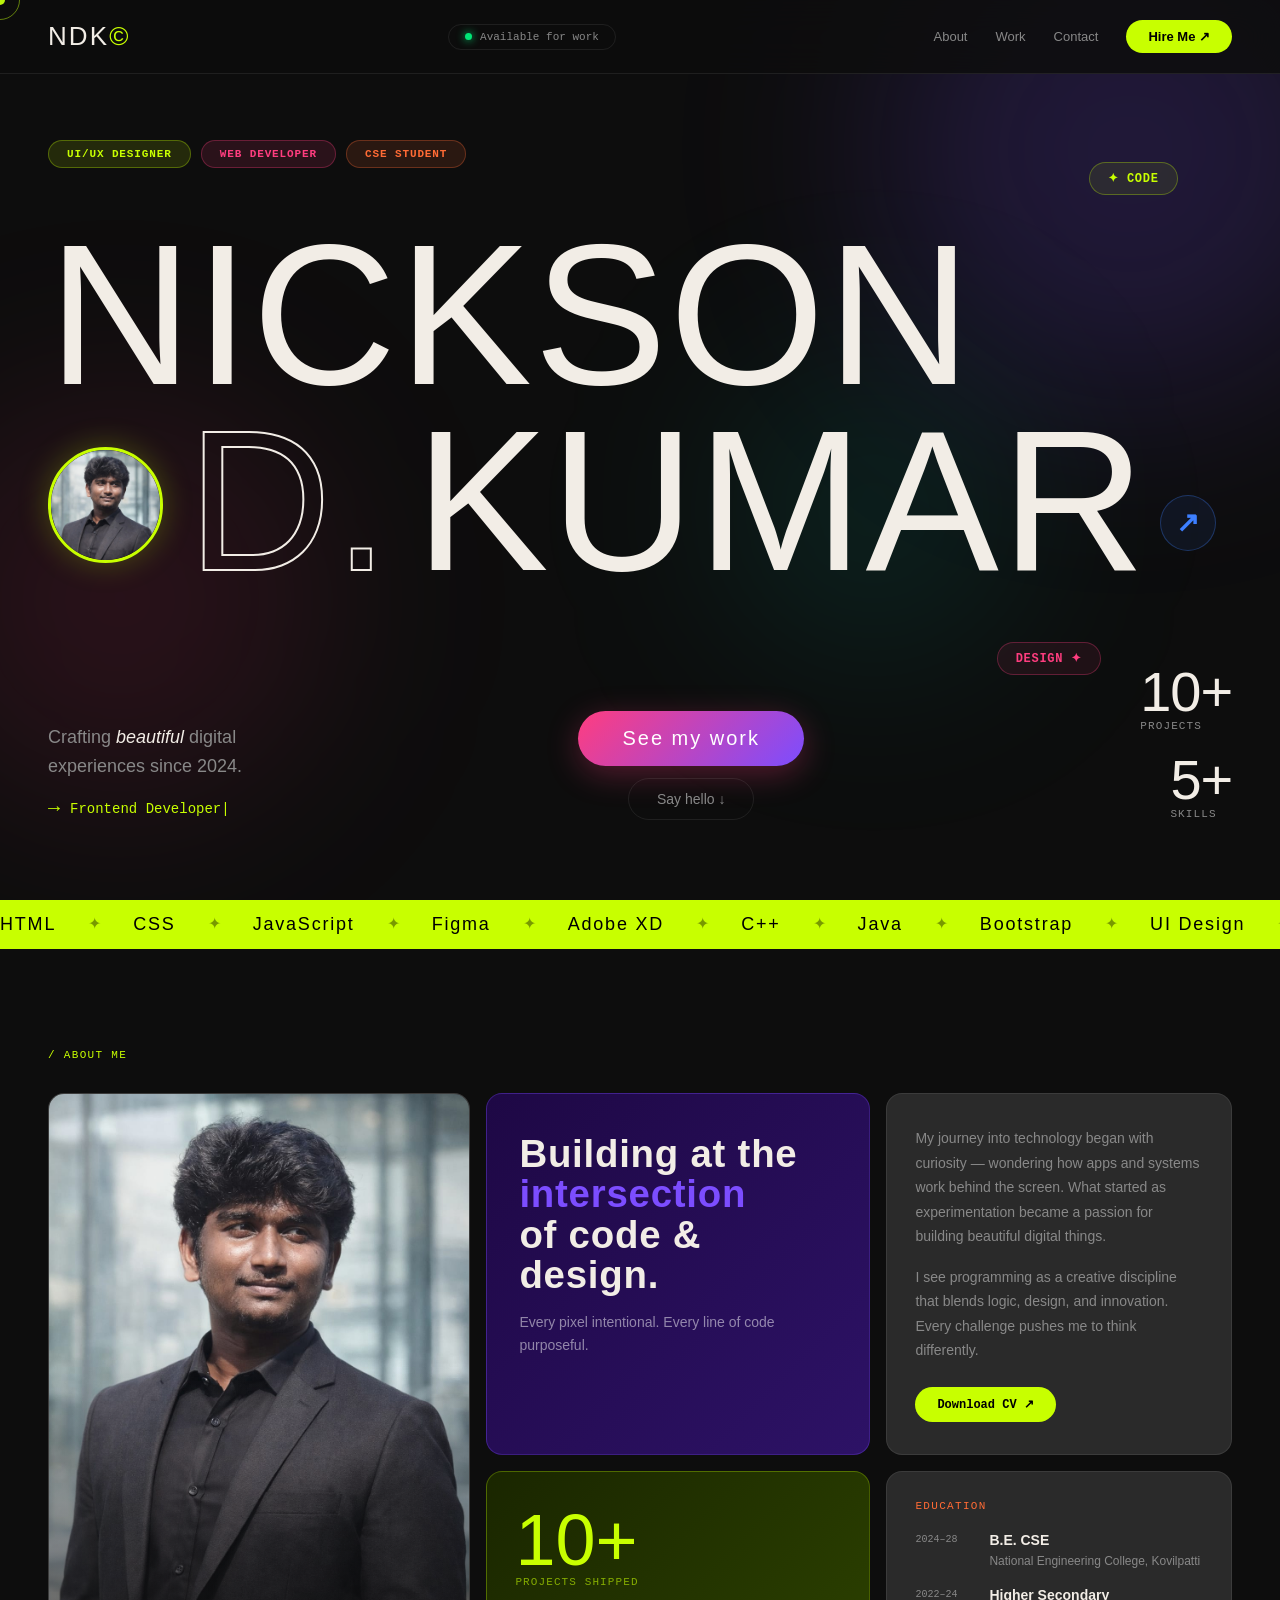
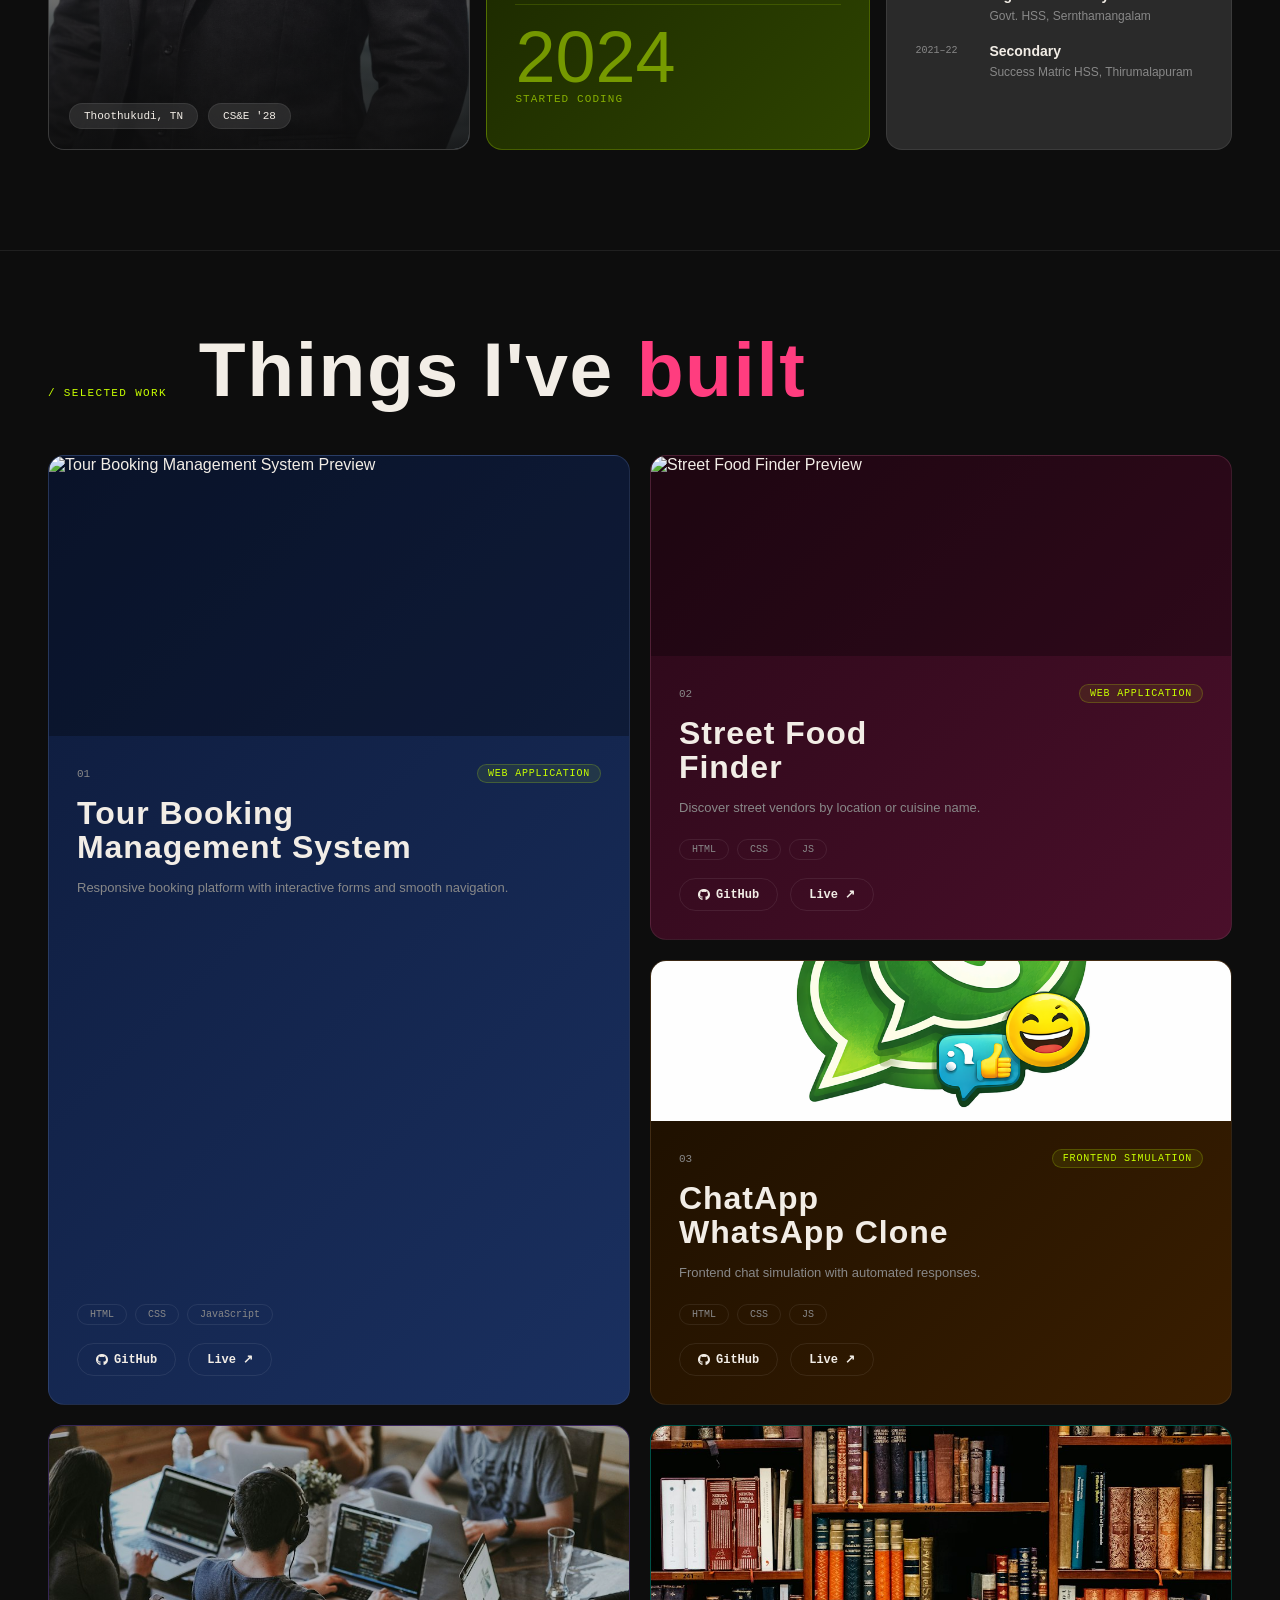
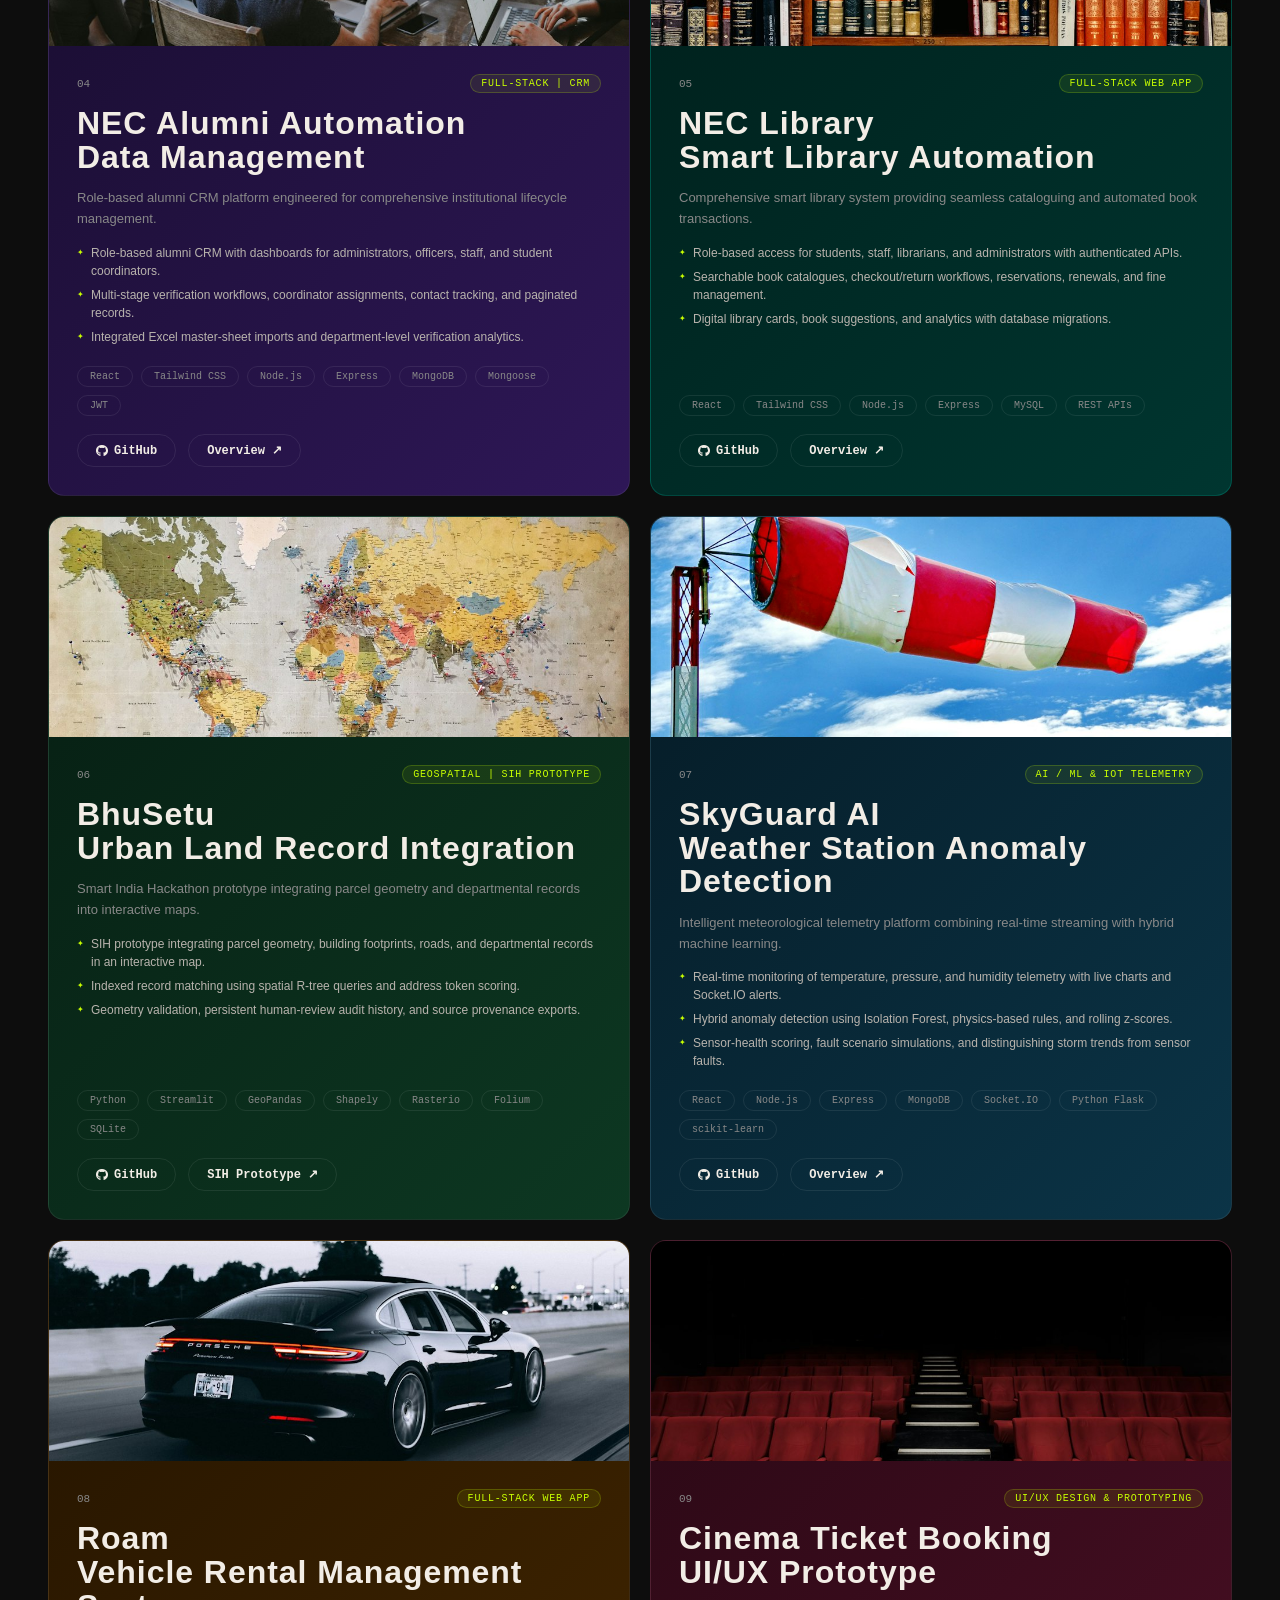
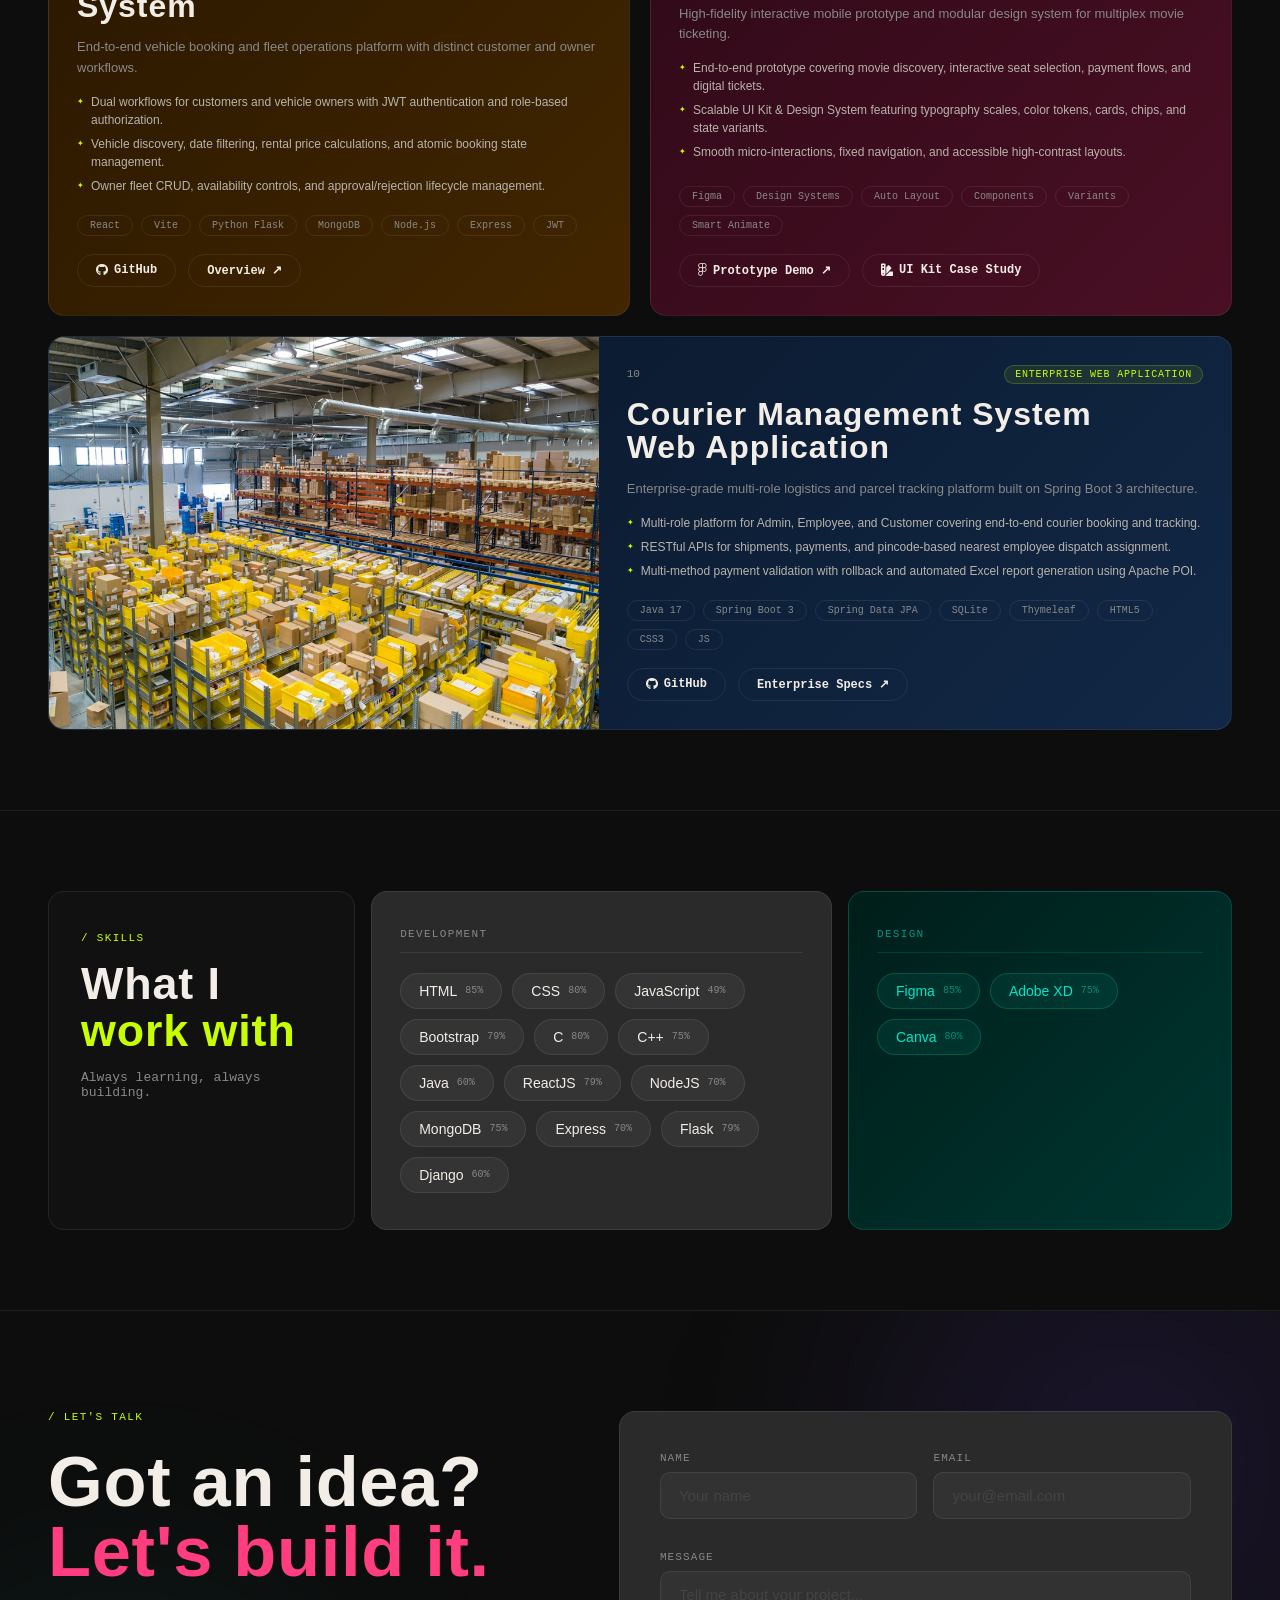
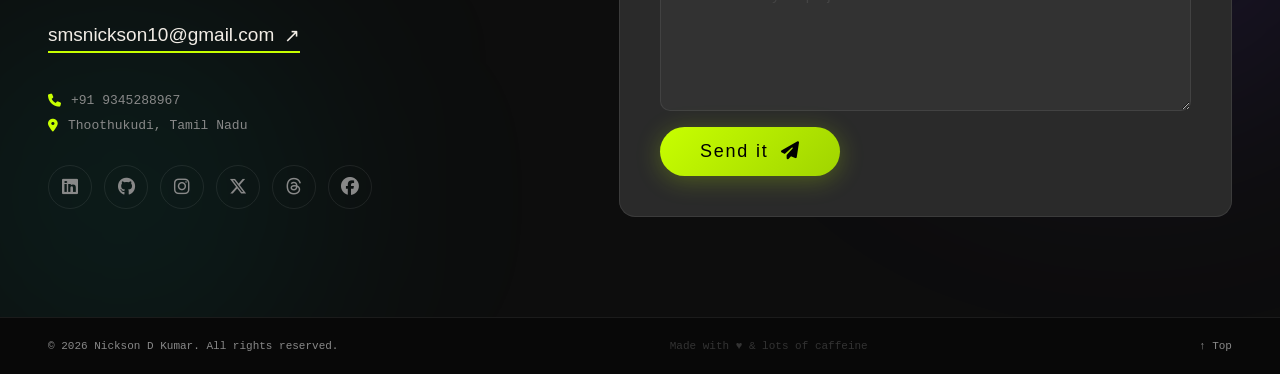
==== commit 480b3d9c: "Update skills list and project title in index.html Added new skills to the marquee and updated proje" ====
--- a/index.html
+++ b/index.html
@@ -93,9 +93,13 @@
       <span>HTML</span><b>✦</b><span>CSS</span><b>✦</b><span>JavaScript</span><b>✦</b>
       <span>Figma</span><b>✦</b><span>Adobe XD</span><b>✦</b><span>C++</span><b>✦</b>
       <span>Java</span><b>✦</b><span>Bootstrap</span><b>✦</b><span>UI Design</span><b>✦</b>
+      <span>ReactJS</span><b>✦</b><span>NodeJS</span><b>✦</b><span>Express</span><b>✦</b>
+      <span>MongoDB</span><b>✦</b><span>Flask/Django</span><b>✦</b><span>MYSQL</span><b>✦</b>
       <span>HTML</span><b>✦</b><span>CSS</span><b>✦</b><span>JavaScript</span><b>✦</b>
       <span>Figma</span><b>✦</b><span>Adobe XD</span><b>✦</b><span>C++</span><b>✦</b>
       <span>Java</span><b>✦</b><span>Bootstrap</span><b>✦</b><span>UI Design</span><b>✦</b>
+      <span>ReactJS</span><b>✦</b><span>NodeJS</span><b>✦</b><span>Express</span><b>✦</b>
+      <span>MongoDB</span><b>✦</b><span>Flask/Django</span><b>✦</b><span>MYSQL</span><b>✦</b> 
     </div>
   </div>
 
@@ -251,7 +255,7 @@
             <span class="pc-num">04</span>
             <span class="pc-tag">Full-Stack | CRM</span>
           </div>
-          <h3>NEC Alumni Automation<br>DM Alumni CRM</h3>
+          <h3>NEC Alumni Automation<br>Data Management</h3>
           <p class="pc-desc">Role-based alumni CRM platform engineered for comprehensive institutional lifecycle management.</p>
           <ul class="pc-highlights">
             <li>Role-based alumni CRM with dashboards for administrators, officers, staff, and student coordinators.</li>
@@ -451,6 +455,12 @@
           <span class="skp">C <em>80%</em></span>
           <span class="skp">C++ <em>75%</em></span>
           <span class="skp">Java <em>60%</em></span>
+          <span class="skp">ReactJS <em>79%</em></span>
+          <span class="skp">NodeJS <em>70%</em></span>
+          <span class="skp">MongoDB <em>75%</em></span>
+          <span class="skp">Express <em>70%</em></span>
+          <span class="skp">Flask <em>79%</em></span>
+          <span class="skp">Django <em>60%</em></span>
         </div>
       </div>
       <div class="skills-design-card mag-card card-gradient-teal">
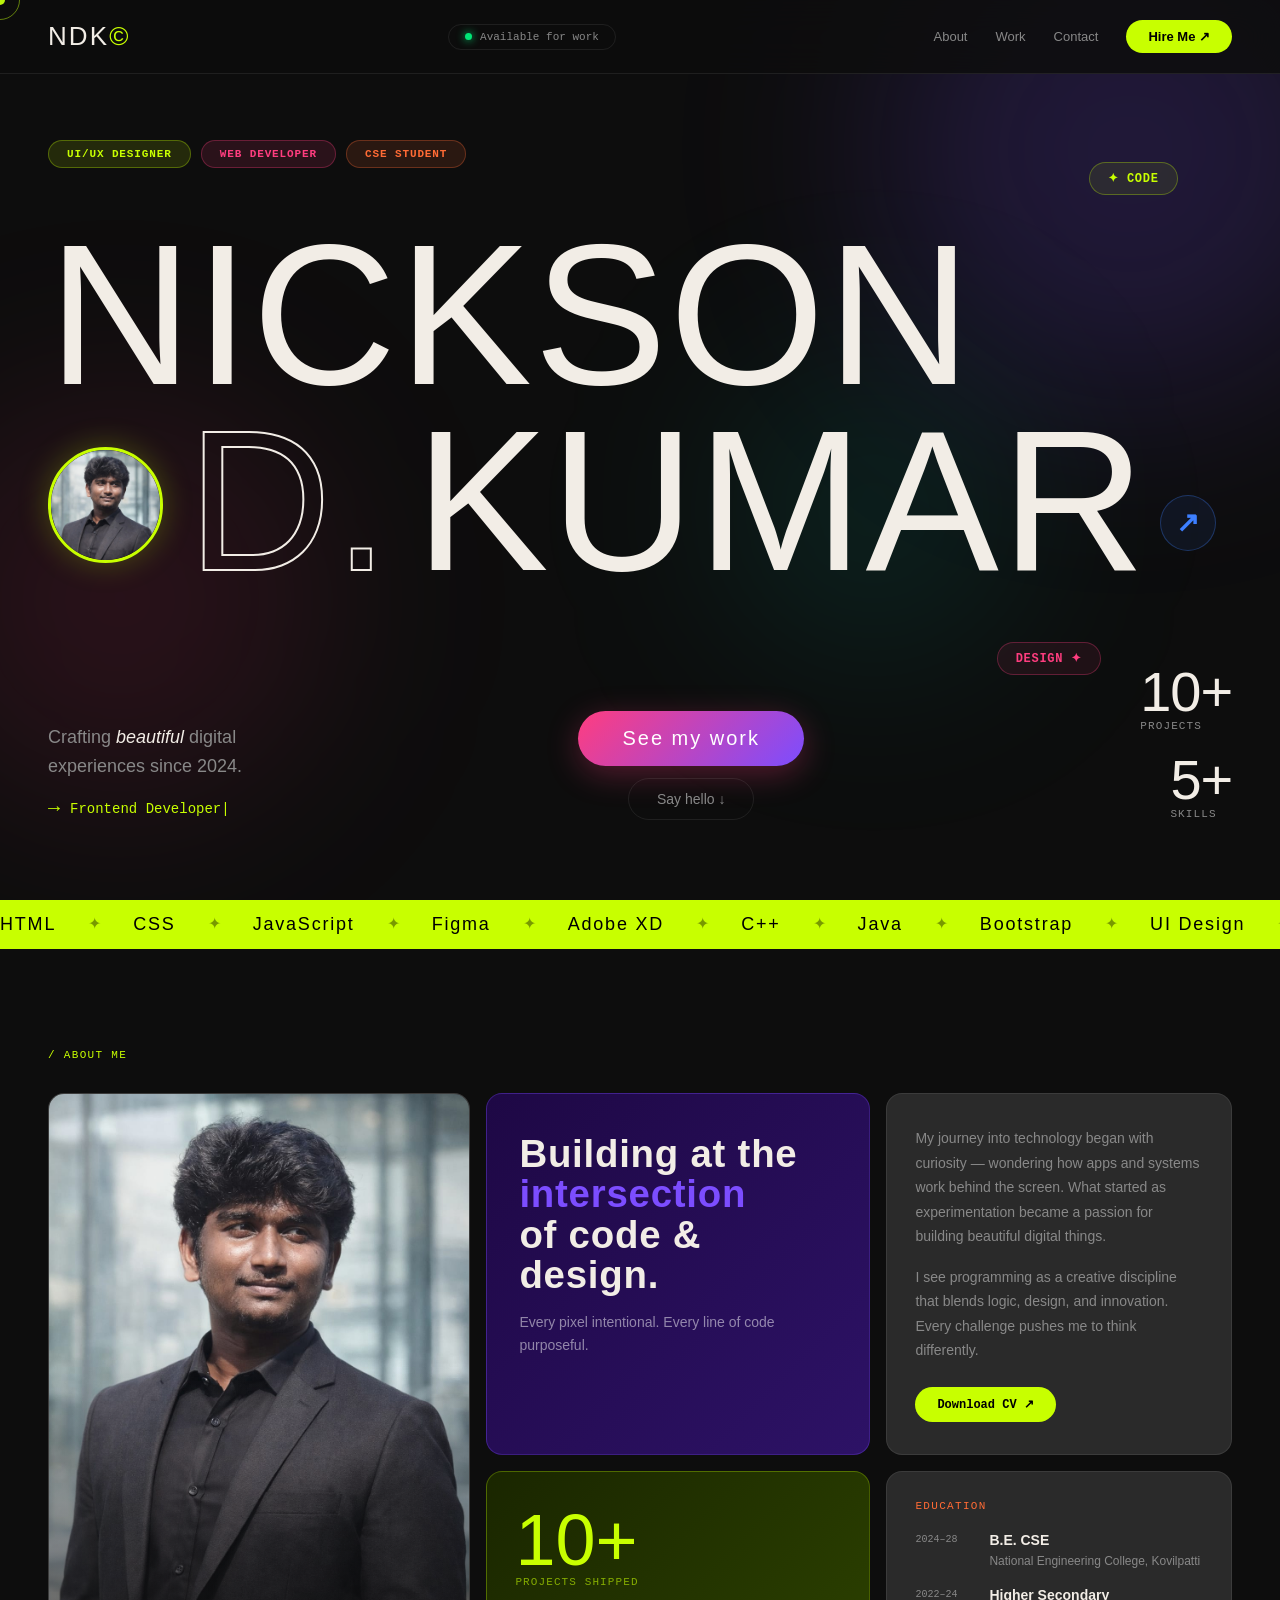
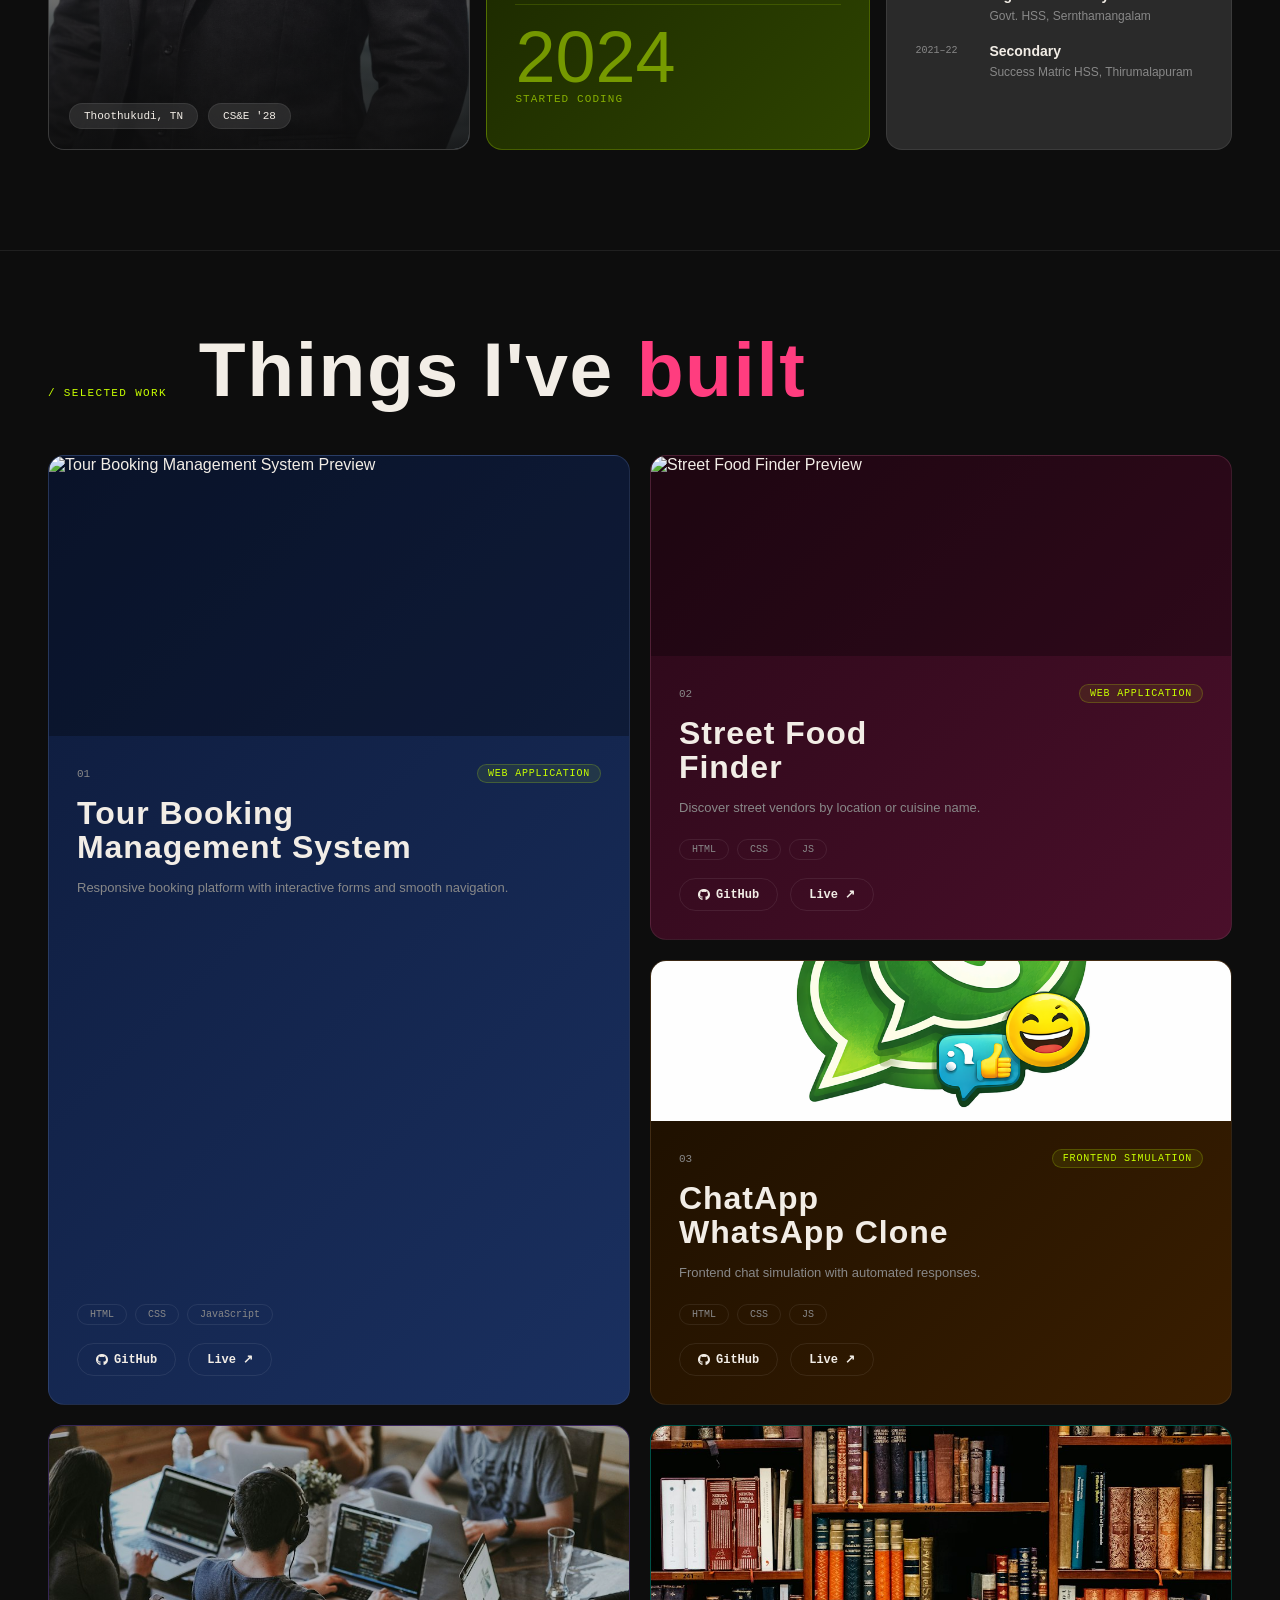
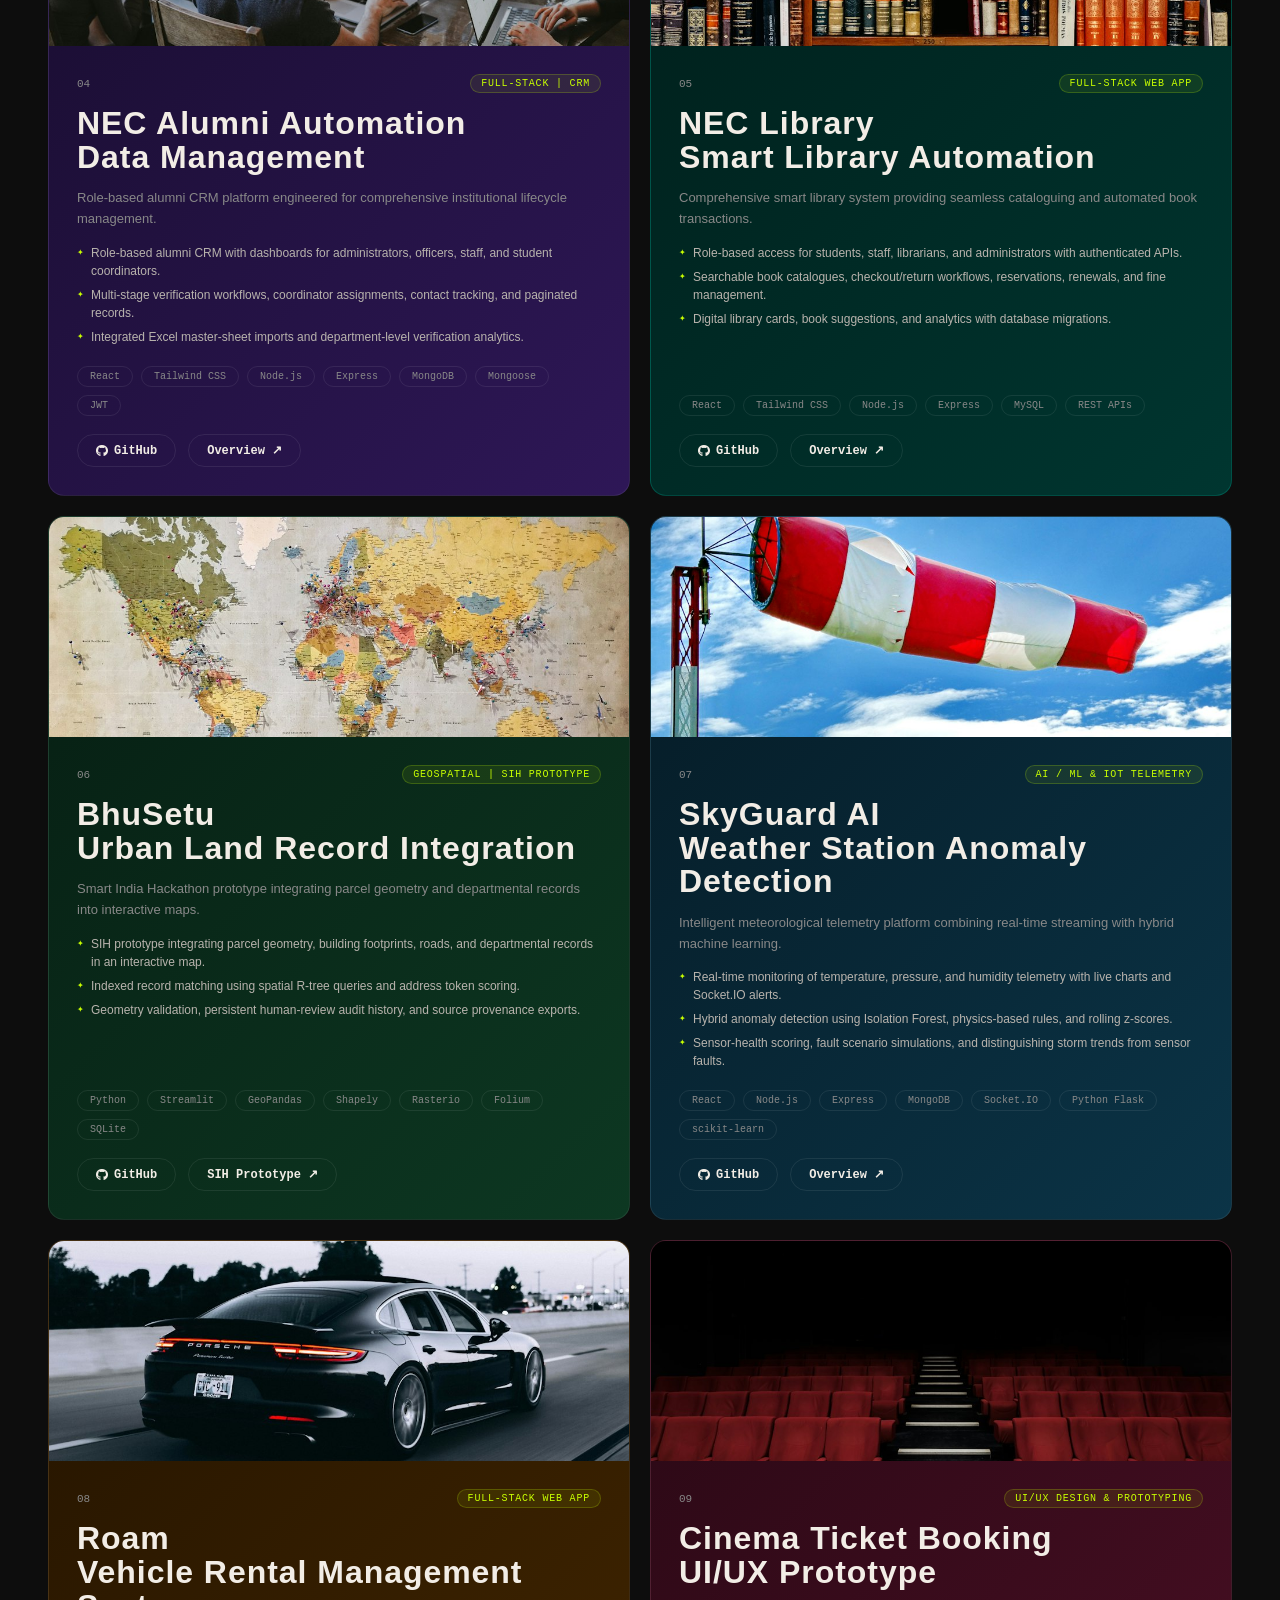
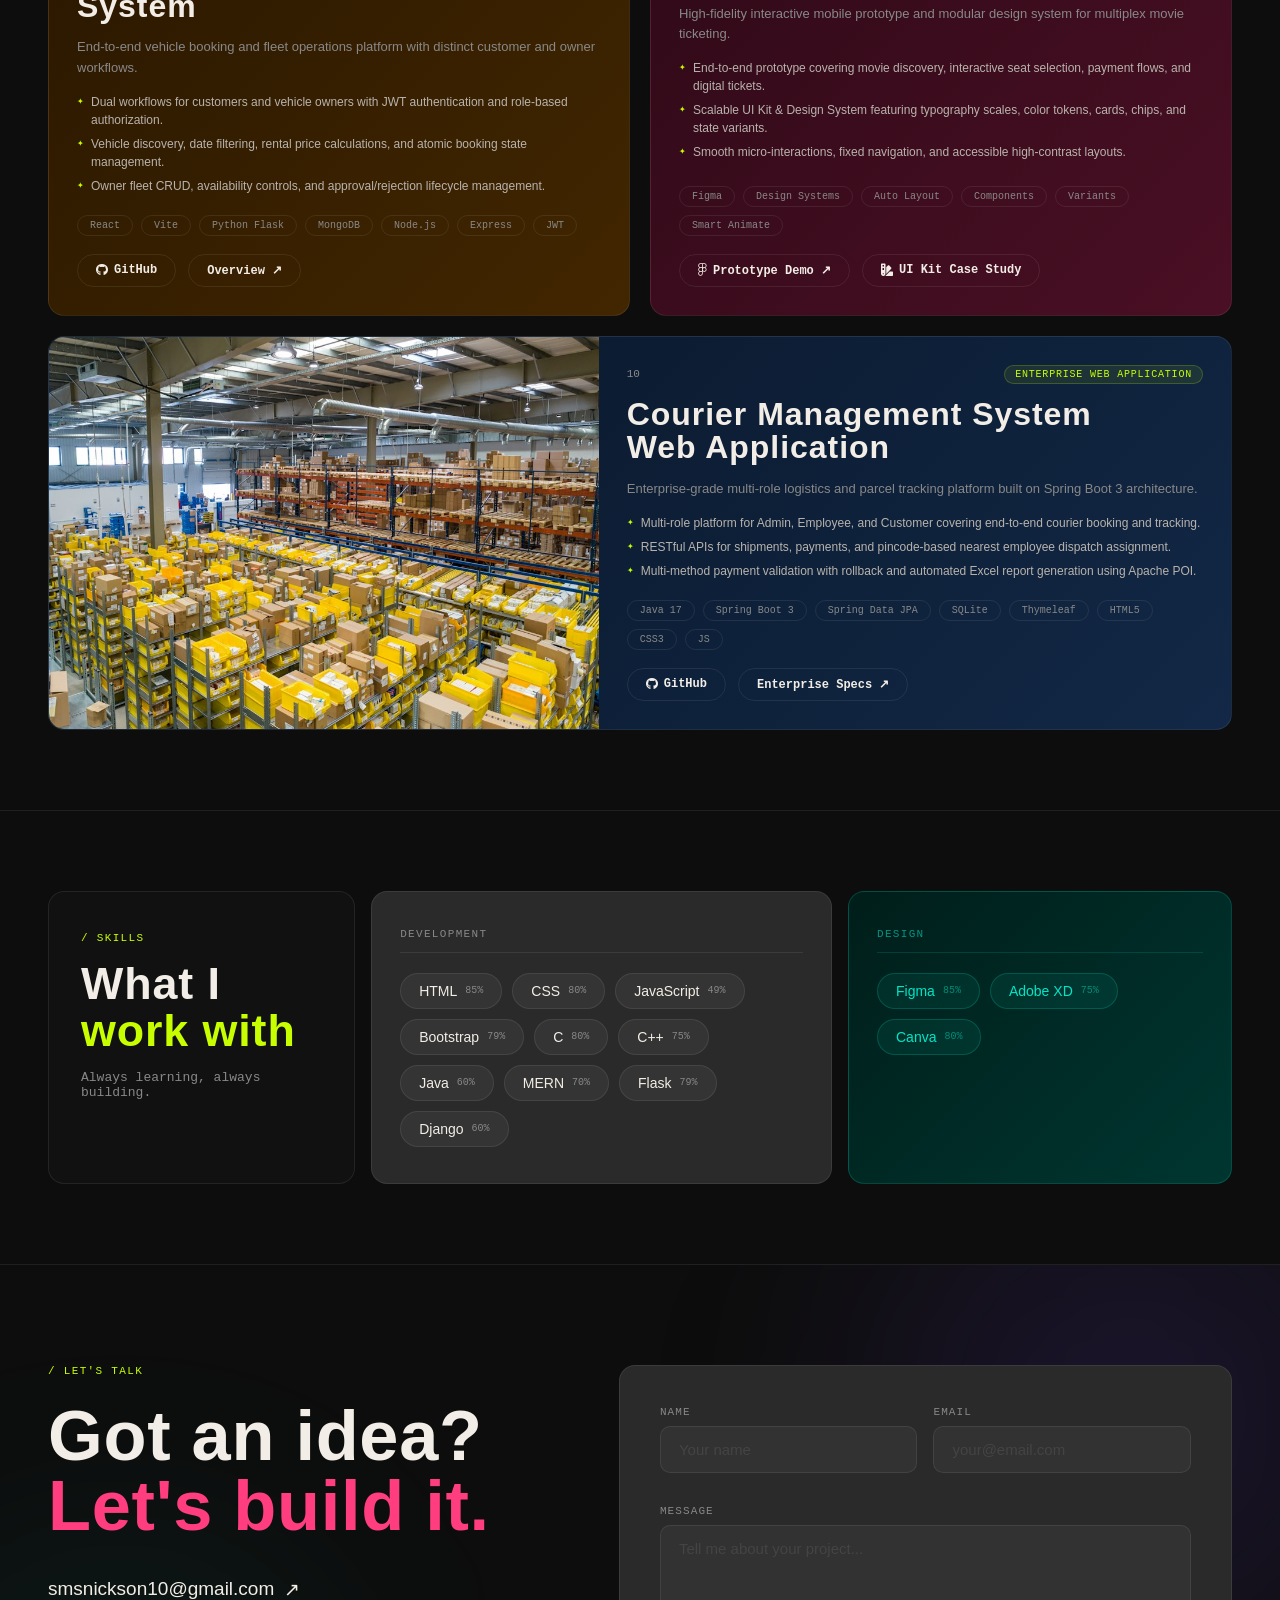
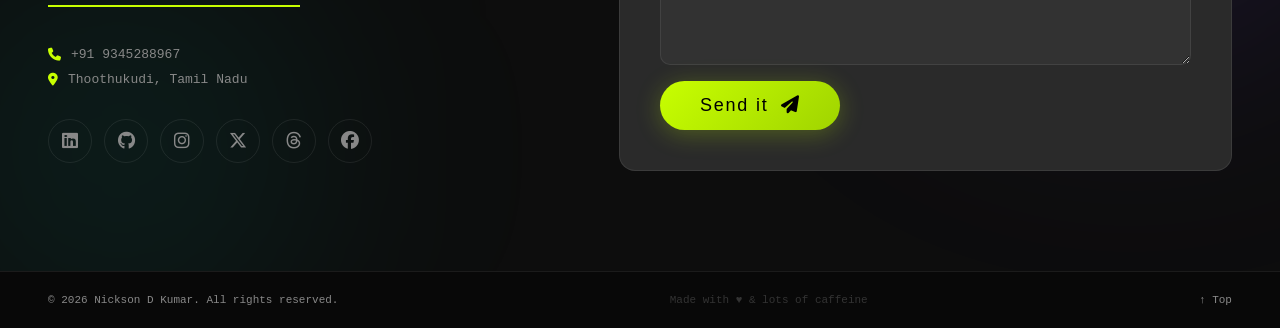
==== commit 401baeea: "Replace ReactJS and NodeJS with MERN Stack" ====
--- a/index.html
+++ b/index.html
@@ -93,13 +93,11 @@
       <span>HTML</span><b>✦</b><span>CSS</span><b>✦</b><span>JavaScript</span><b>✦</b>
       <span>Figma</span><b>✦</b><span>Adobe XD</span><b>✦</b><span>C++</span><b>✦</b>
       <span>Java</span><b>✦</b><span>Bootstrap</span><b>✦</b><span>UI Design</span><b>✦</b>
-      <span>ReactJS</span><b>✦</b><span>NodeJS</span><b>✦</b><span>Express</span><b>✦</b>
-      <span>MongoDB</span><b>✦</b><span>Flask/Django</span><b>✦</b><span>MYSQL</span><b>✦</b>
+      <span>MERN Stack</span><b>✦</b><span>Flask/Django</span><b>✦</b><span>MYSQL</span><b>✦</b>
       <span>HTML</span><b>✦</b><span>CSS</span><b>✦</b><span>JavaScript</span><b>✦</b>
       <span>Figma</span><b>✦</b><span>Adobe XD</span><b>✦</b><span>C++</span><b>✦</b>
       <span>Java</span><b>✦</b><span>Bootstrap</span><b>✦</b><span>UI Design</span><b>✦</b>
-      <span>ReactJS</span><b>✦</b><span>NodeJS</span><b>✦</b><span>Express</span><b>✦</b>
-      <span>MongoDB</span><b>✦</b><span>Flask/Django</span><b>✦</b><span>MYSQL</span><b>✦</b> 
+      <span>MERN Stack</span><b>✦</b><span>Flask/Django</span><b>✦</b><span>MYSQL</span><b>✦</b> 
     </div>
   </div>
 
@@ -455,10 +453,7 @@
           <span class="skp">C <em>80%</em></span>
           <span class="skp">C++ <em>75%</em></span>
           <span class="skp">Java <em>60%</em></span>
-          <span class="skp">ReactJS <em>79%</em></span>
-          <span class="skp">NodeJS <em>70%</em></span>
-          <span class="skp">MongoDB <em>75%</em></span>
-          <span class="skp">Express <em>70%</em></span>
+          <span class="skp">MERN <em>70%</em></span>
           <span class="skp">Flask <em>79%</em></span>
           <span class="skp">Django <em>60%</em></span>
         </div>
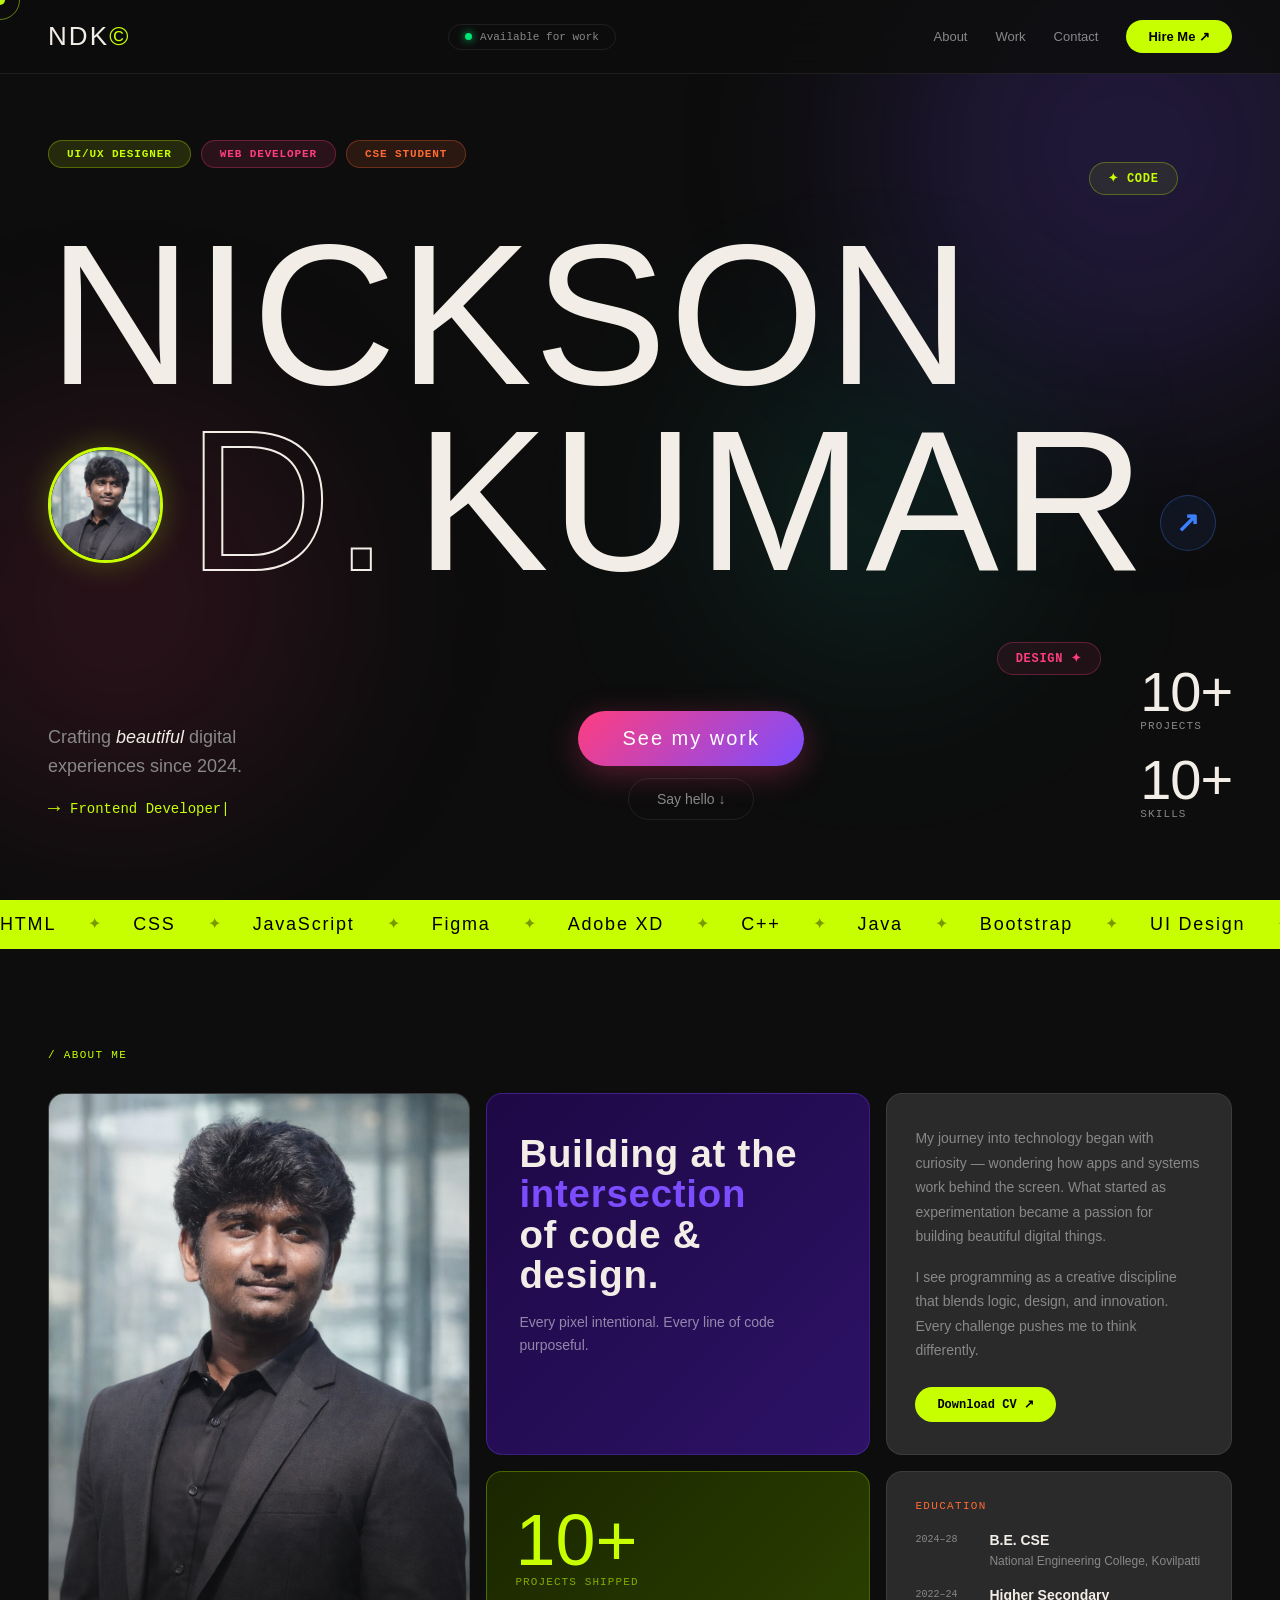
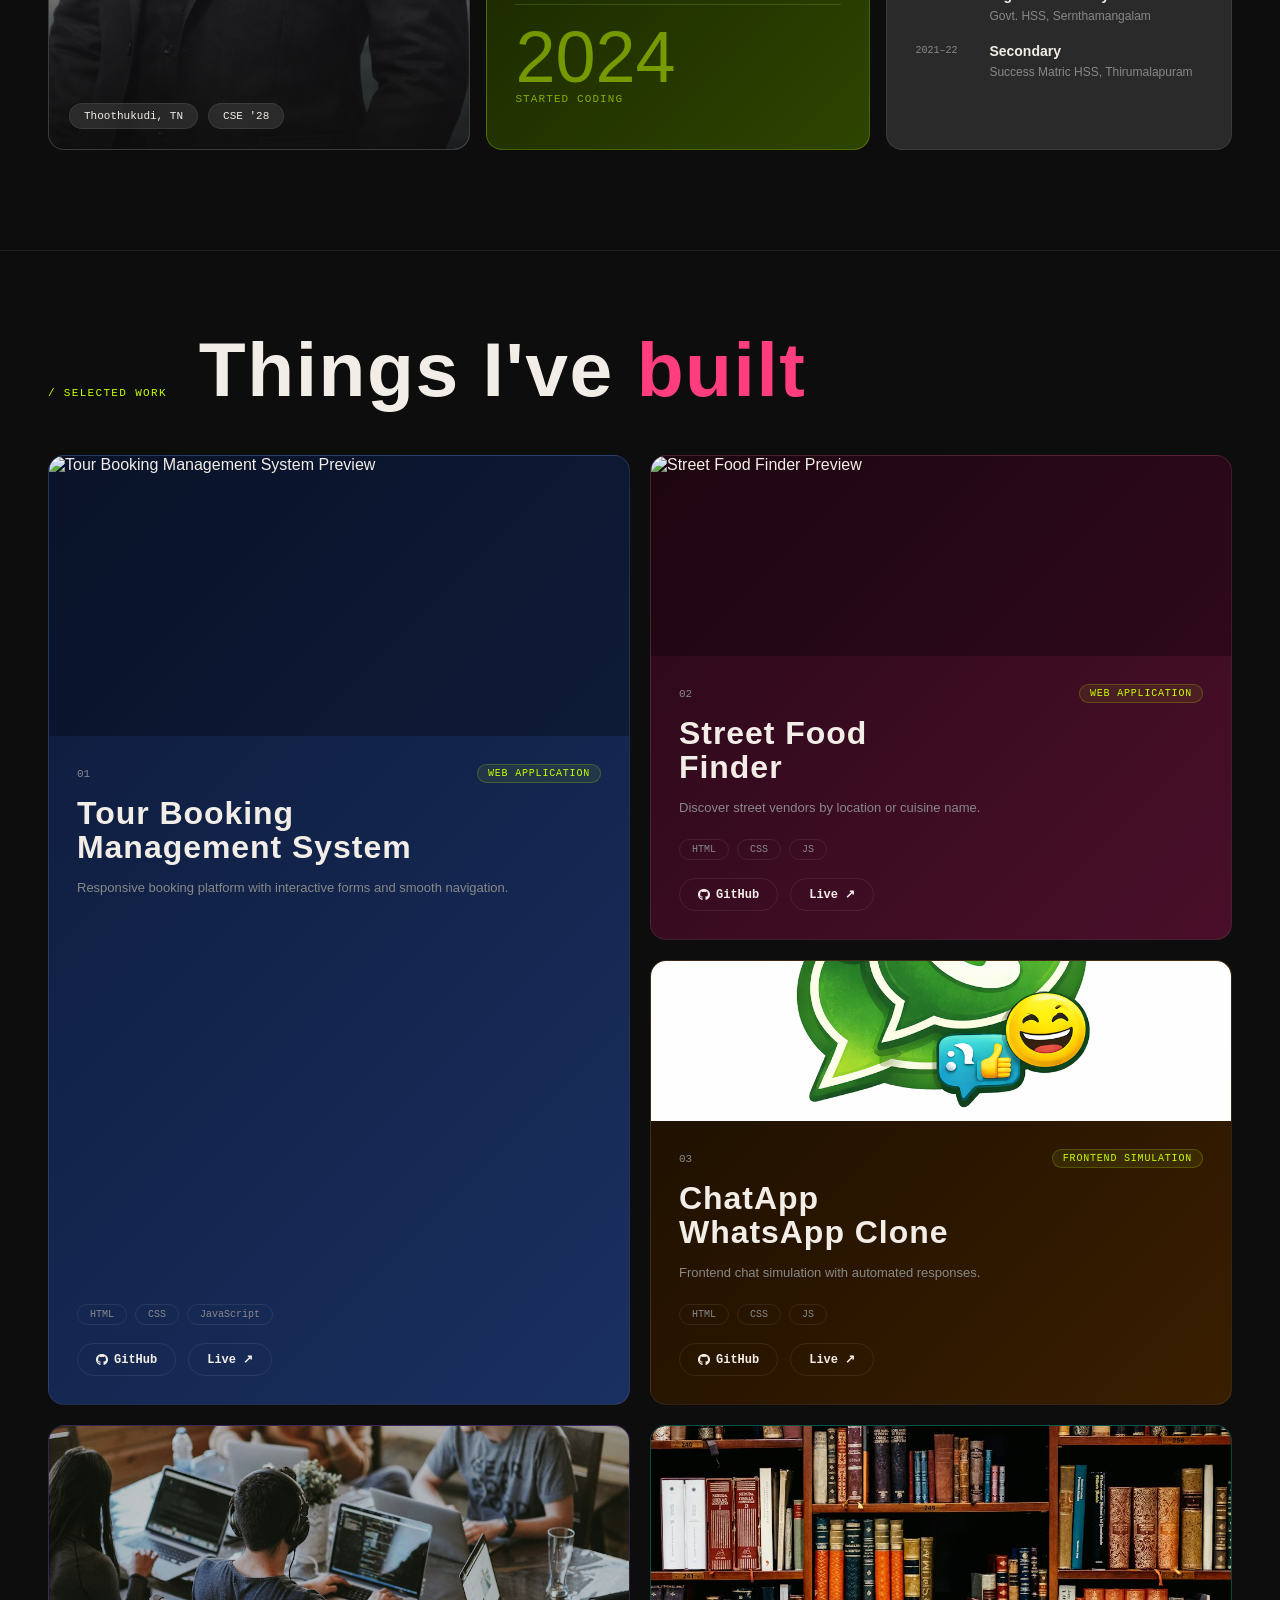
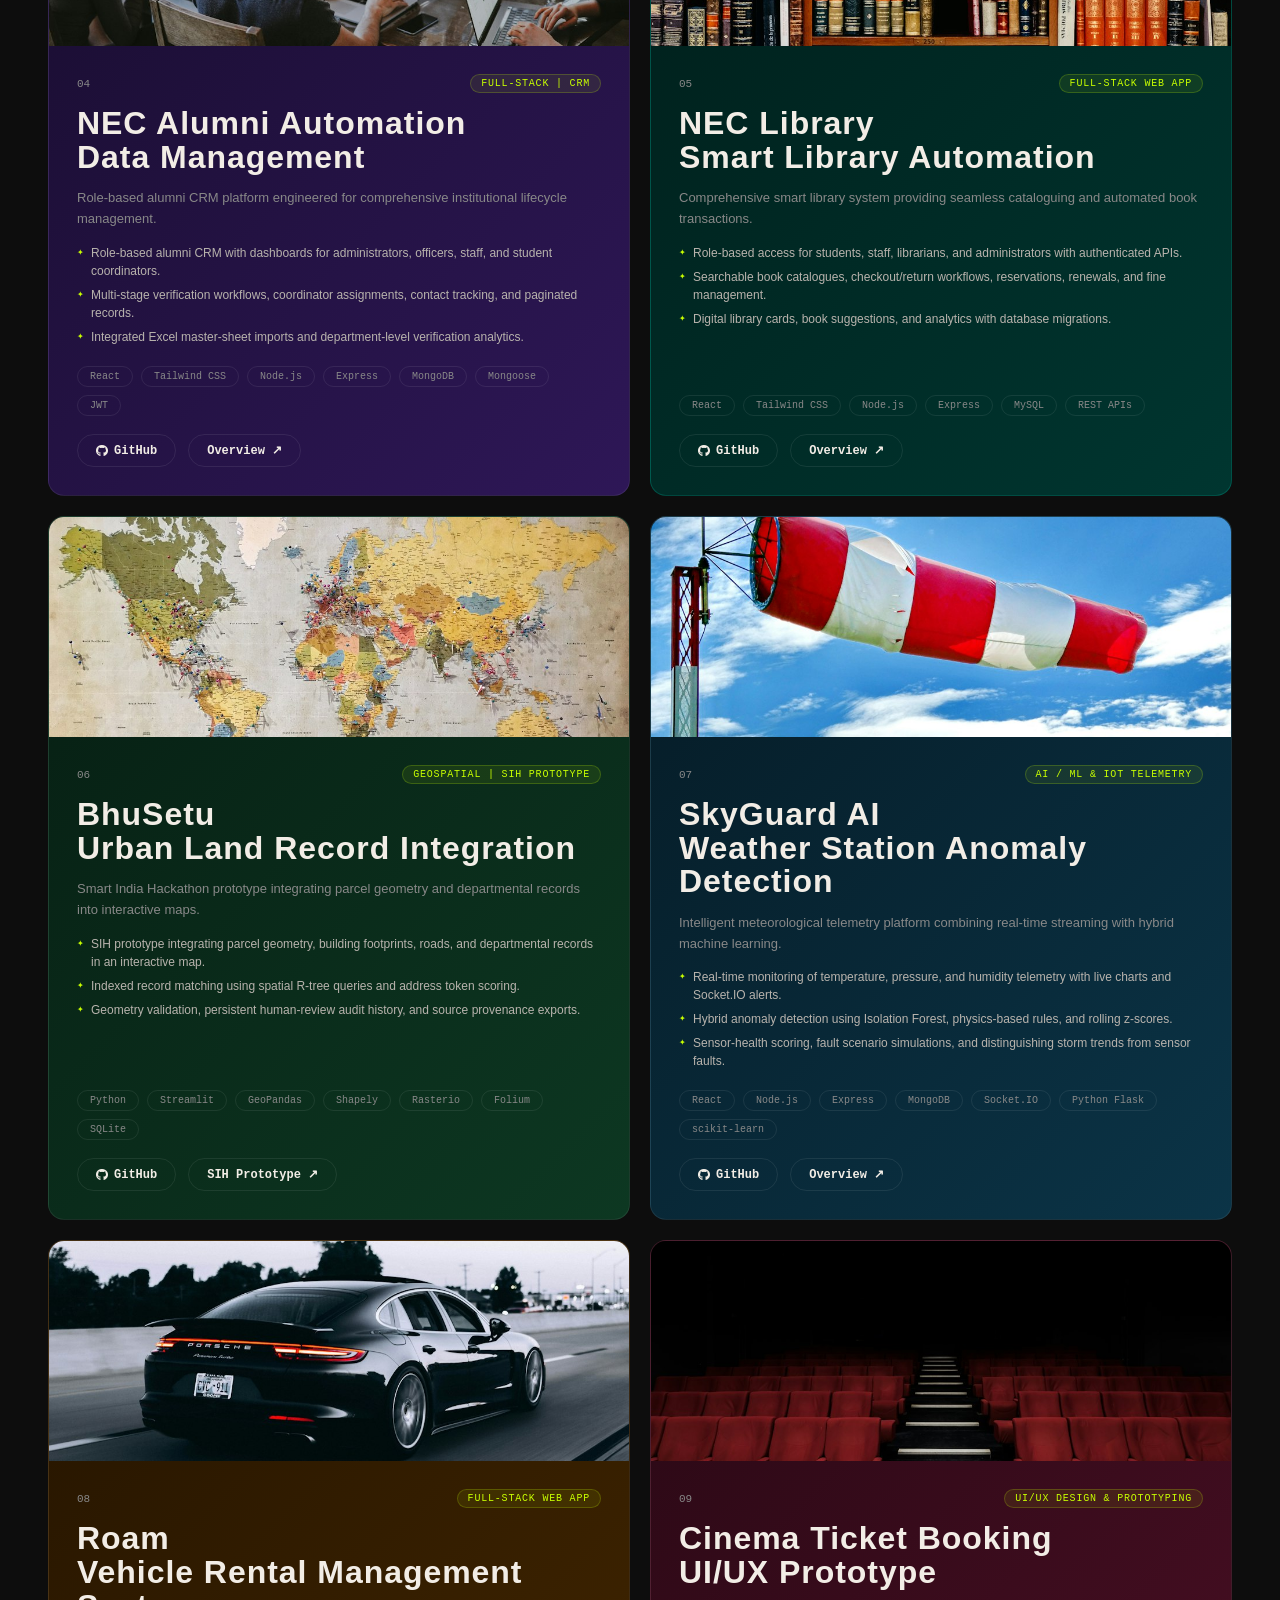
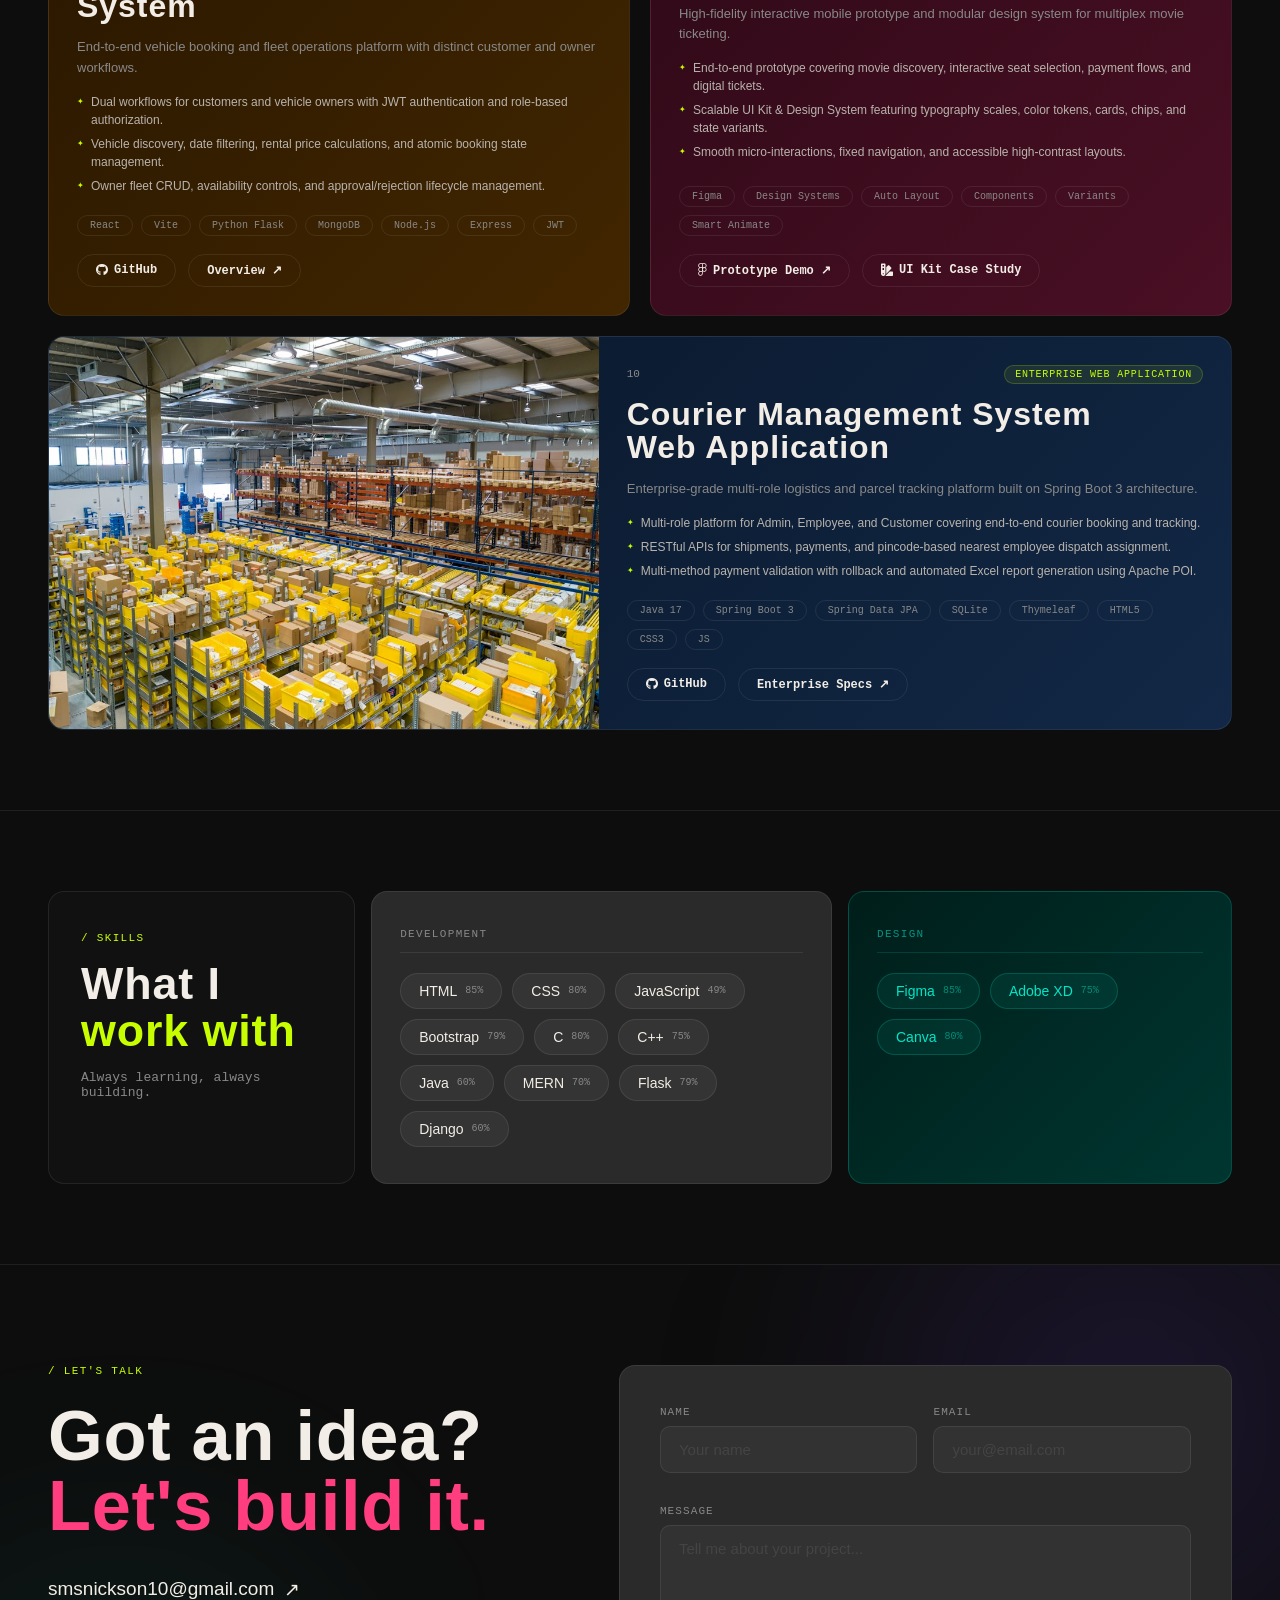
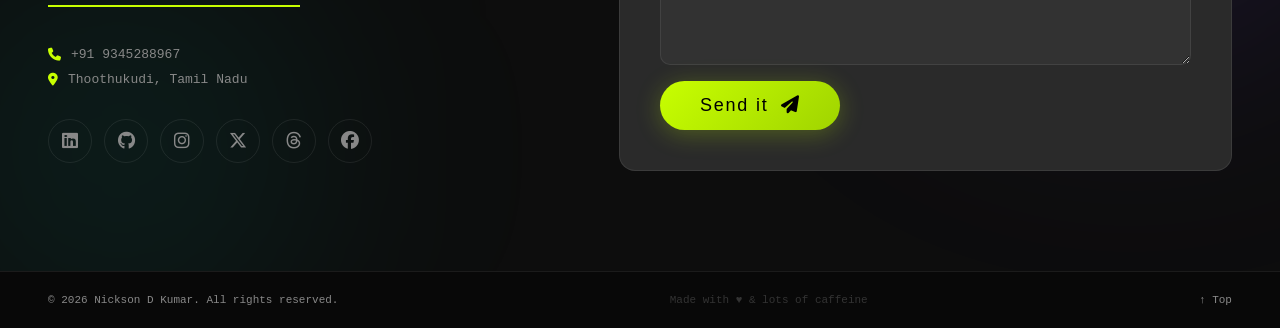
==== commit 418c372f: "Update counter and education information in HTML" ====
--- a/index.html
+++ b/index.html
@@ -74,7 +74,7 @@
           <span class="counter-l">Projects</span>
         </div>
         <div class="counter-item">
-          <span class="counter-n">5+</span>
+          <span class="counter-n">10+</span>
           <span class="counter-l">Skills</span>
         </div>
       </div>
@@ -112,7 +112,7 @@
         <img src="image.jpeg" alt="Nickson D Kumar">
         <div class="photo-overlay-text">
           <span>Thoothukudi, TN</span>
-          <span>CS&E '28</span>
+          <span>CSE '28</span>
         </div>
         <div class="photo-gradient"></div>
       </div>
